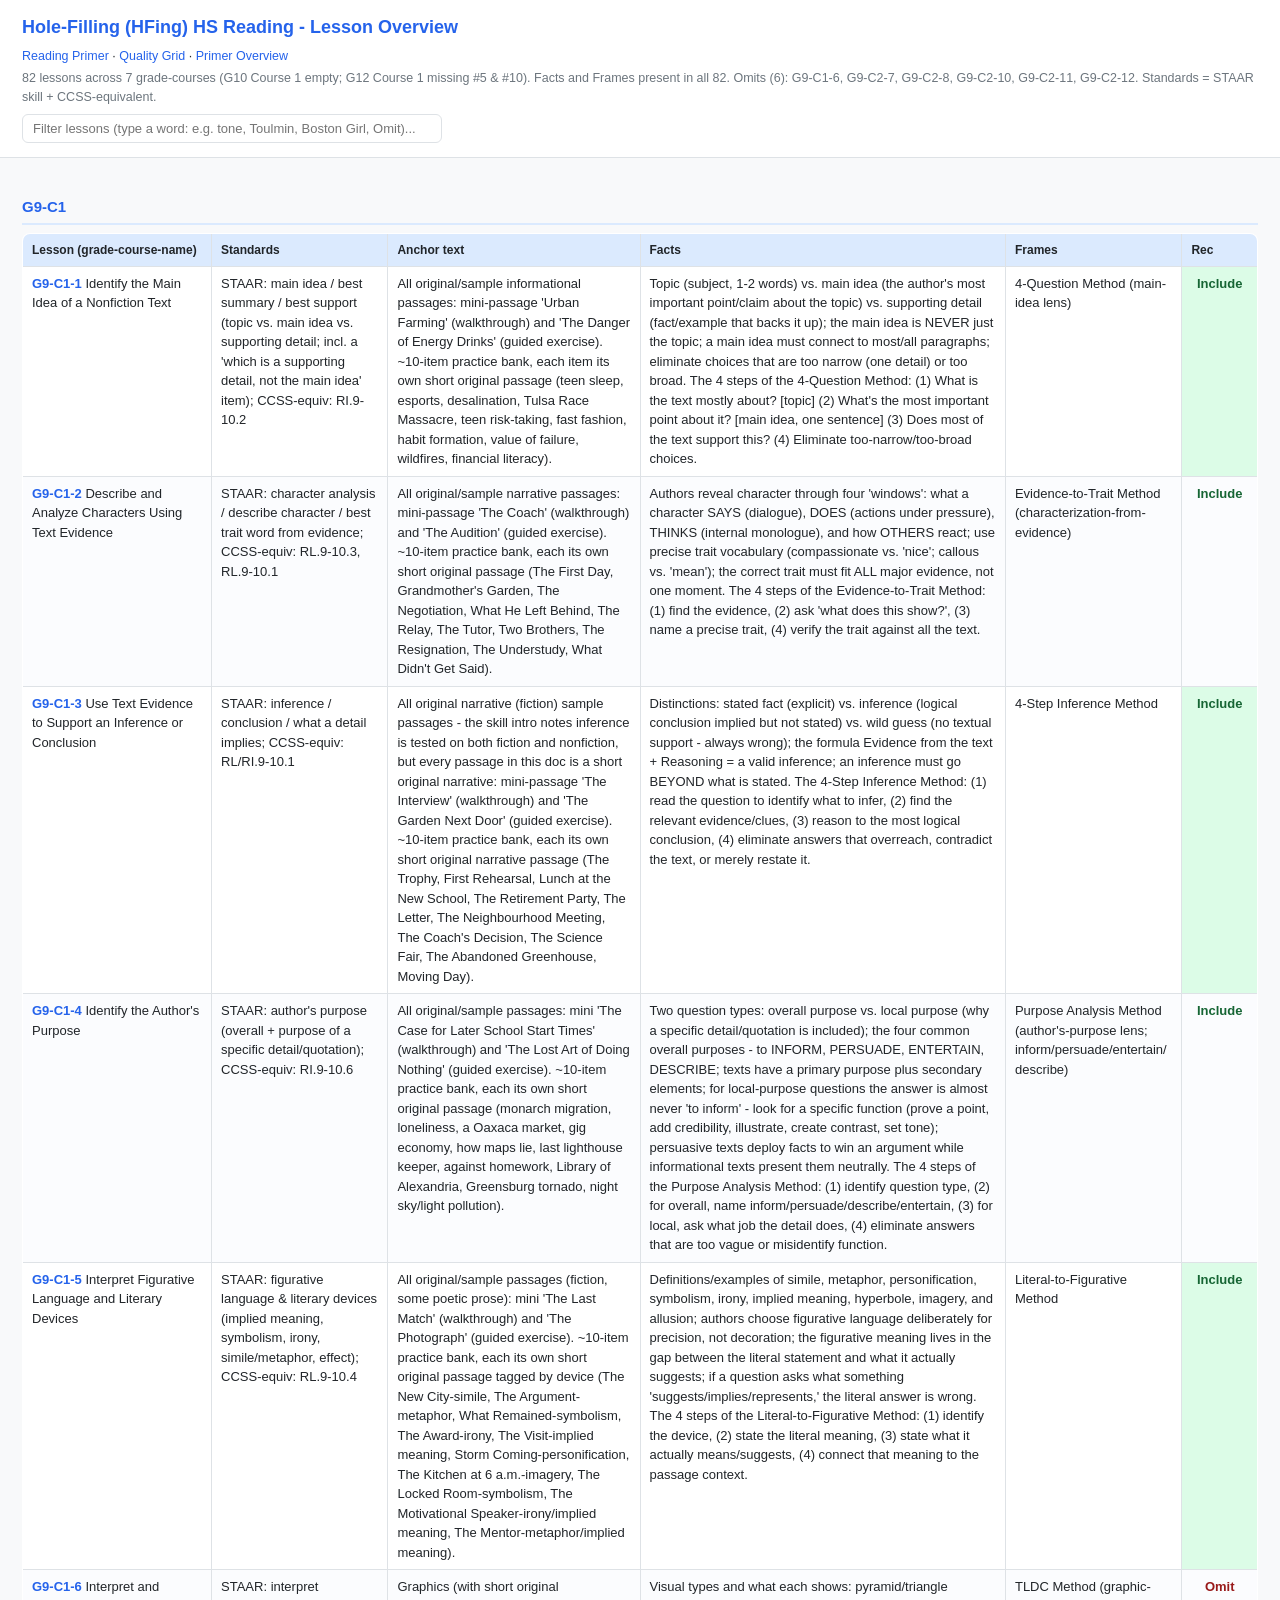
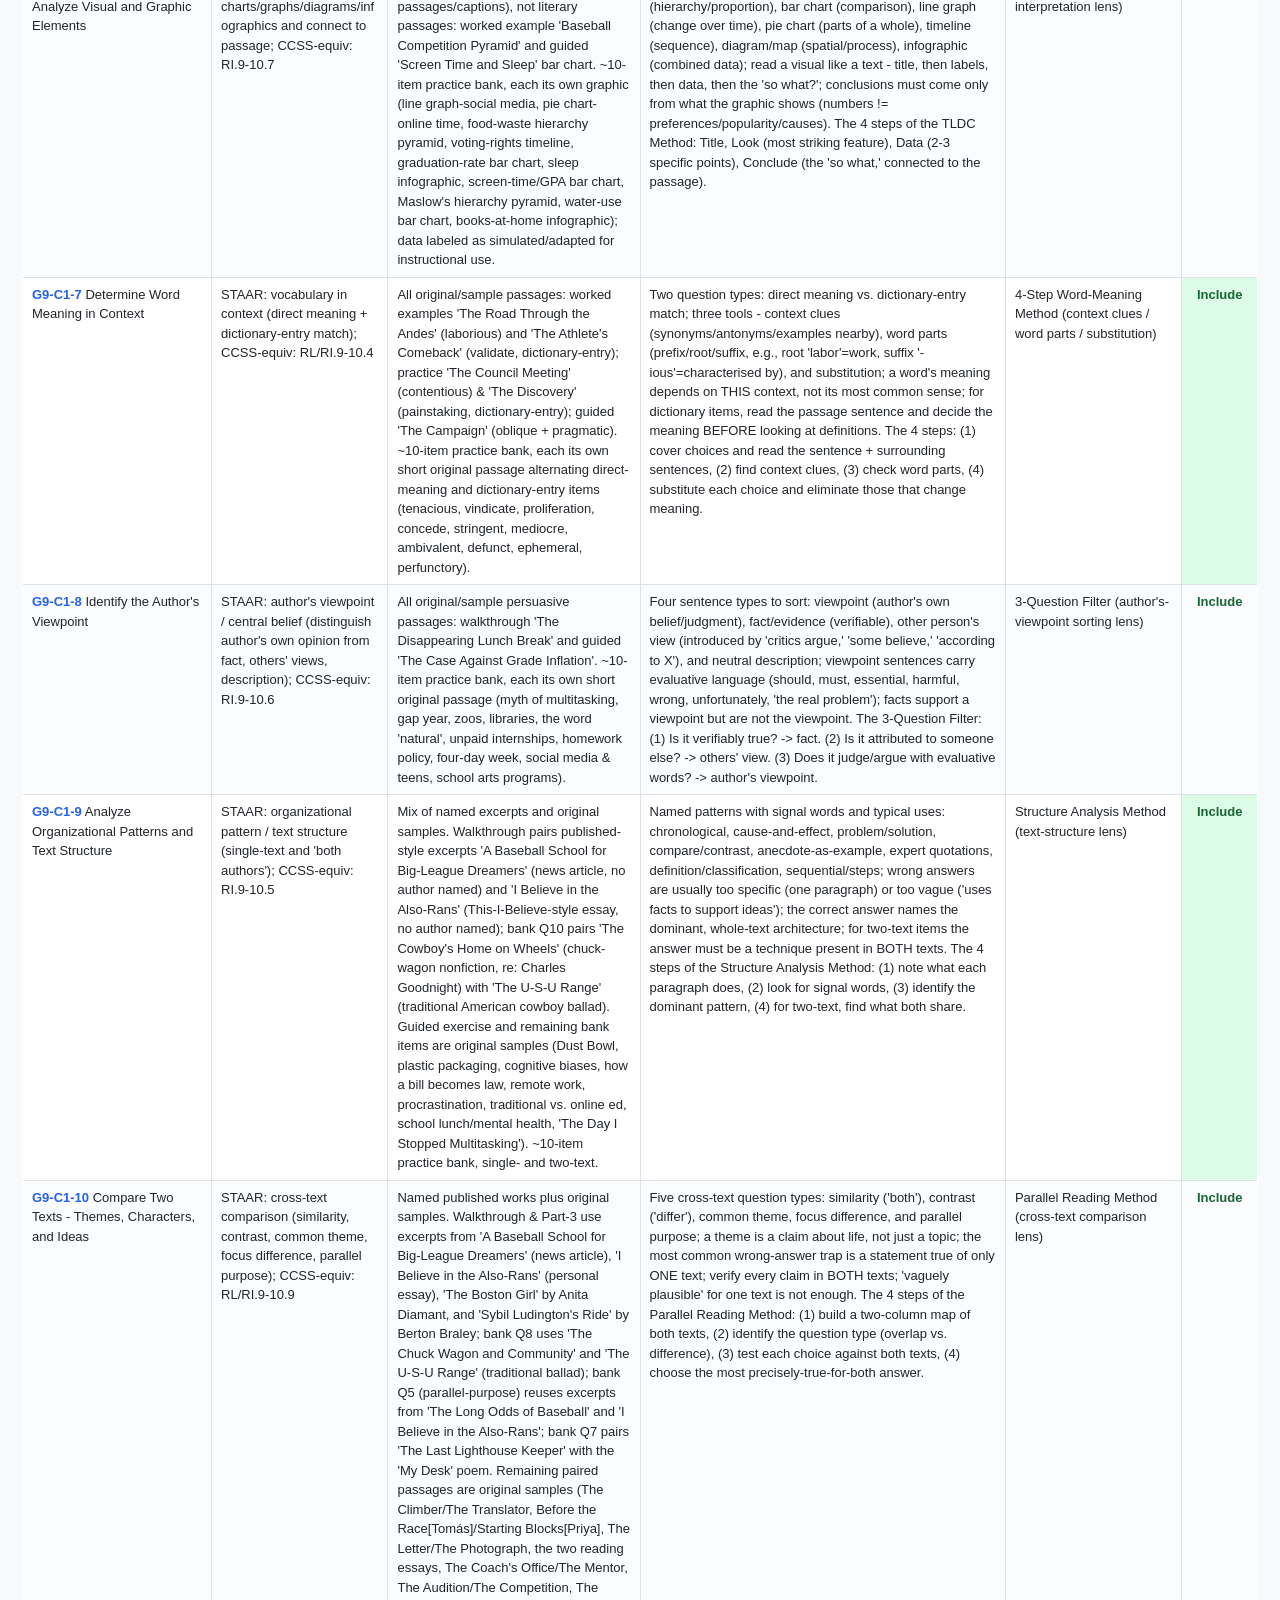
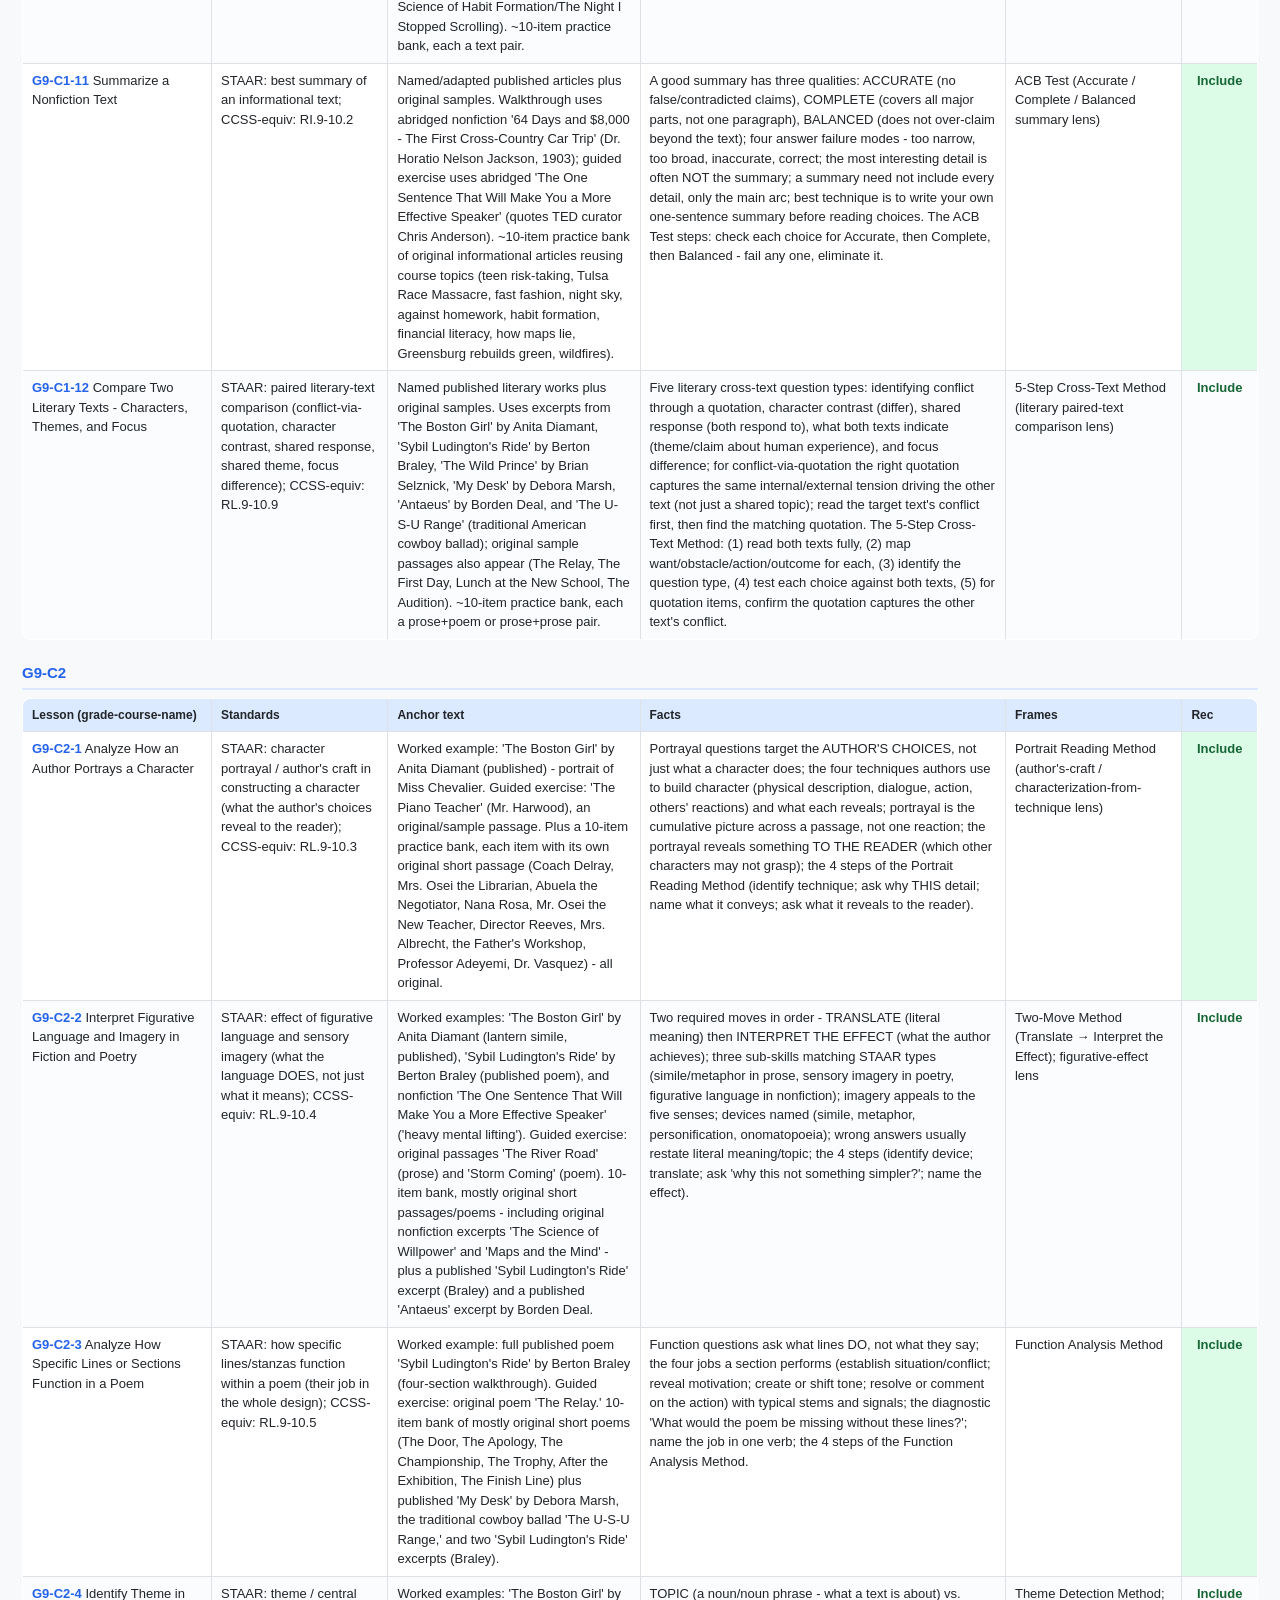
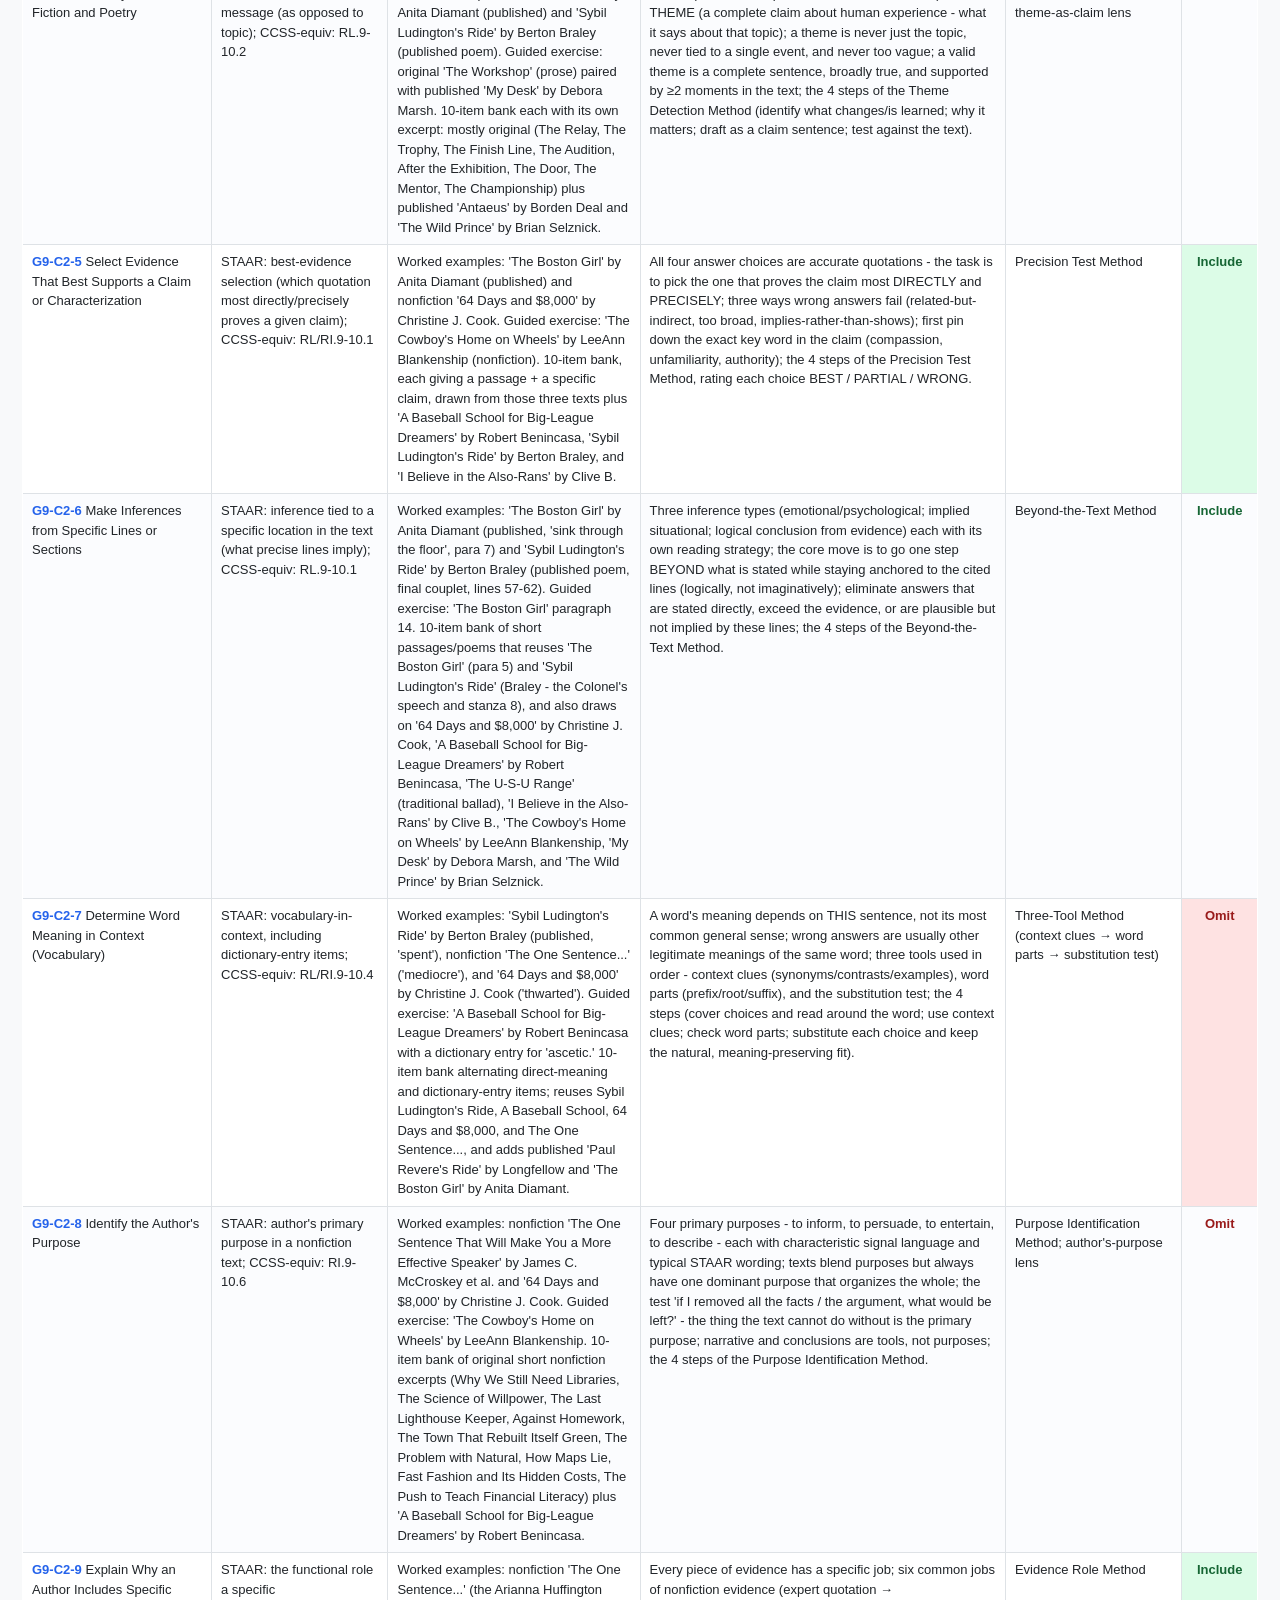
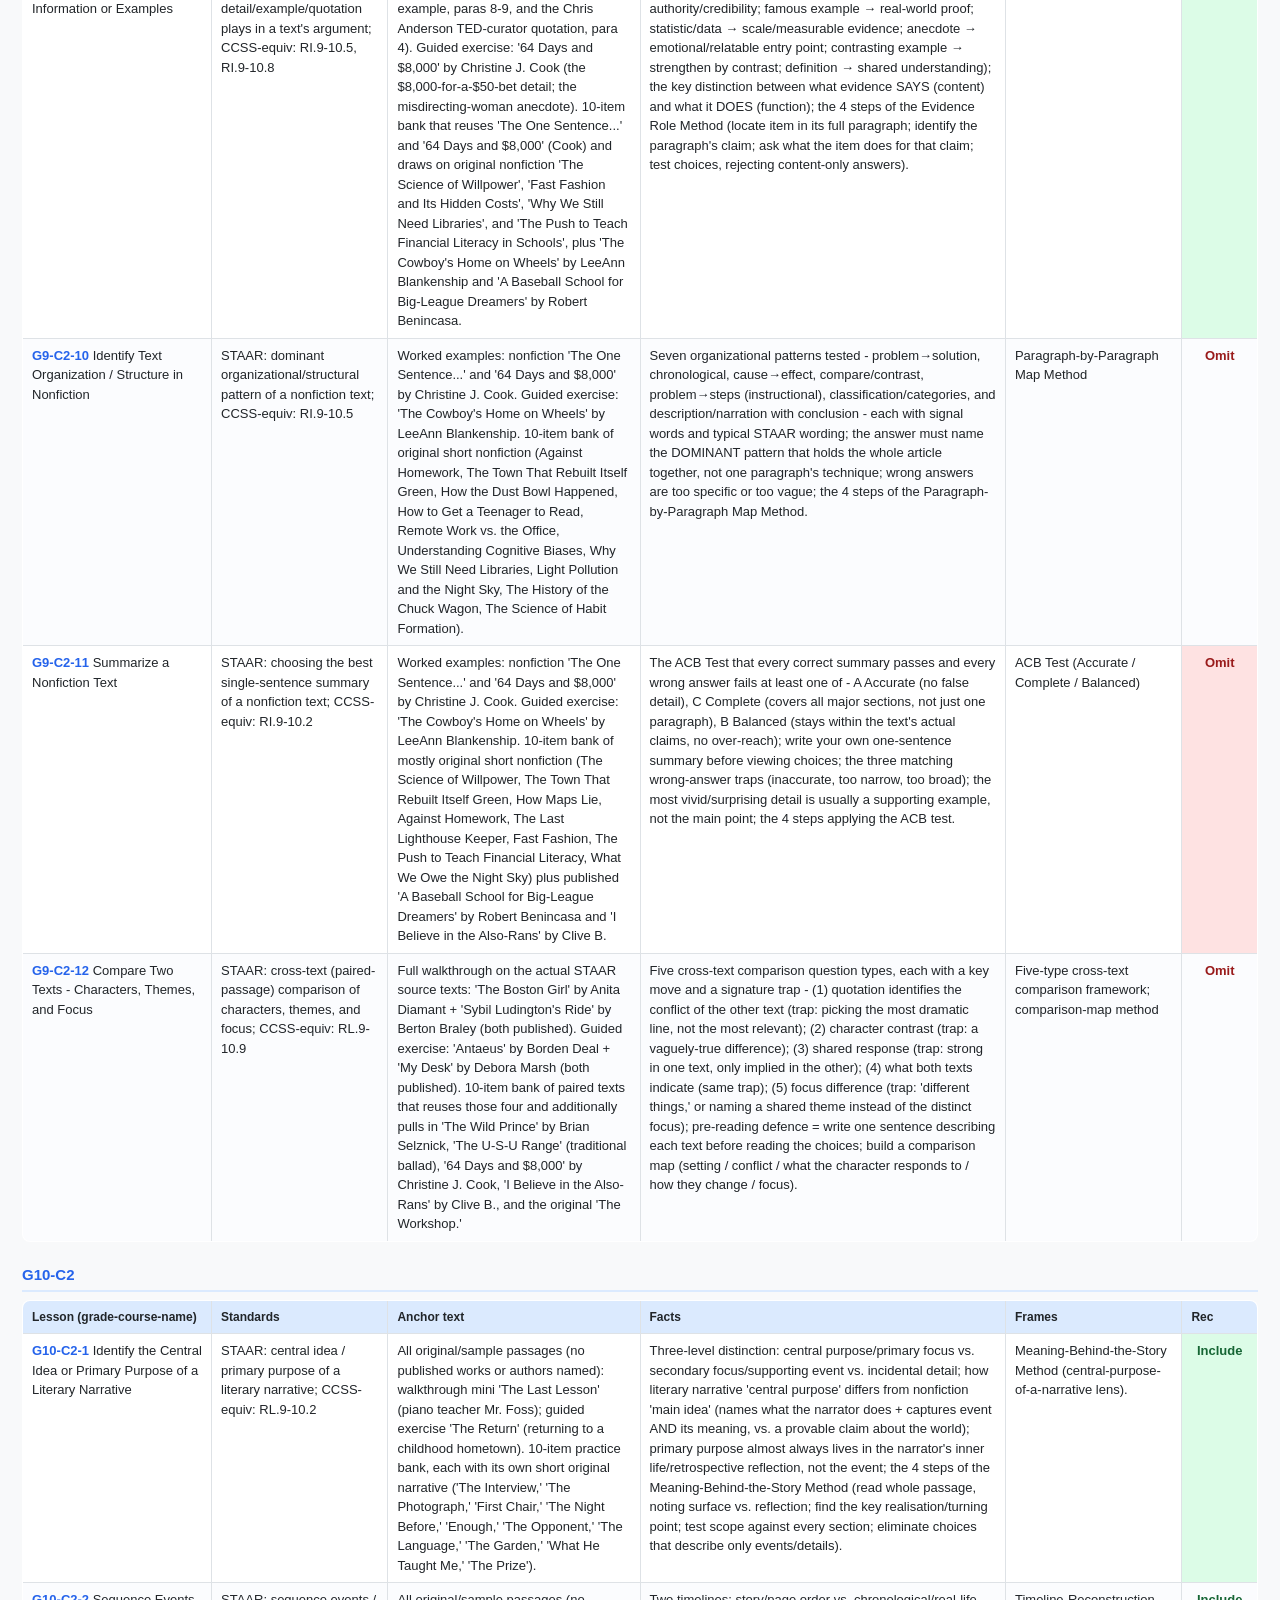
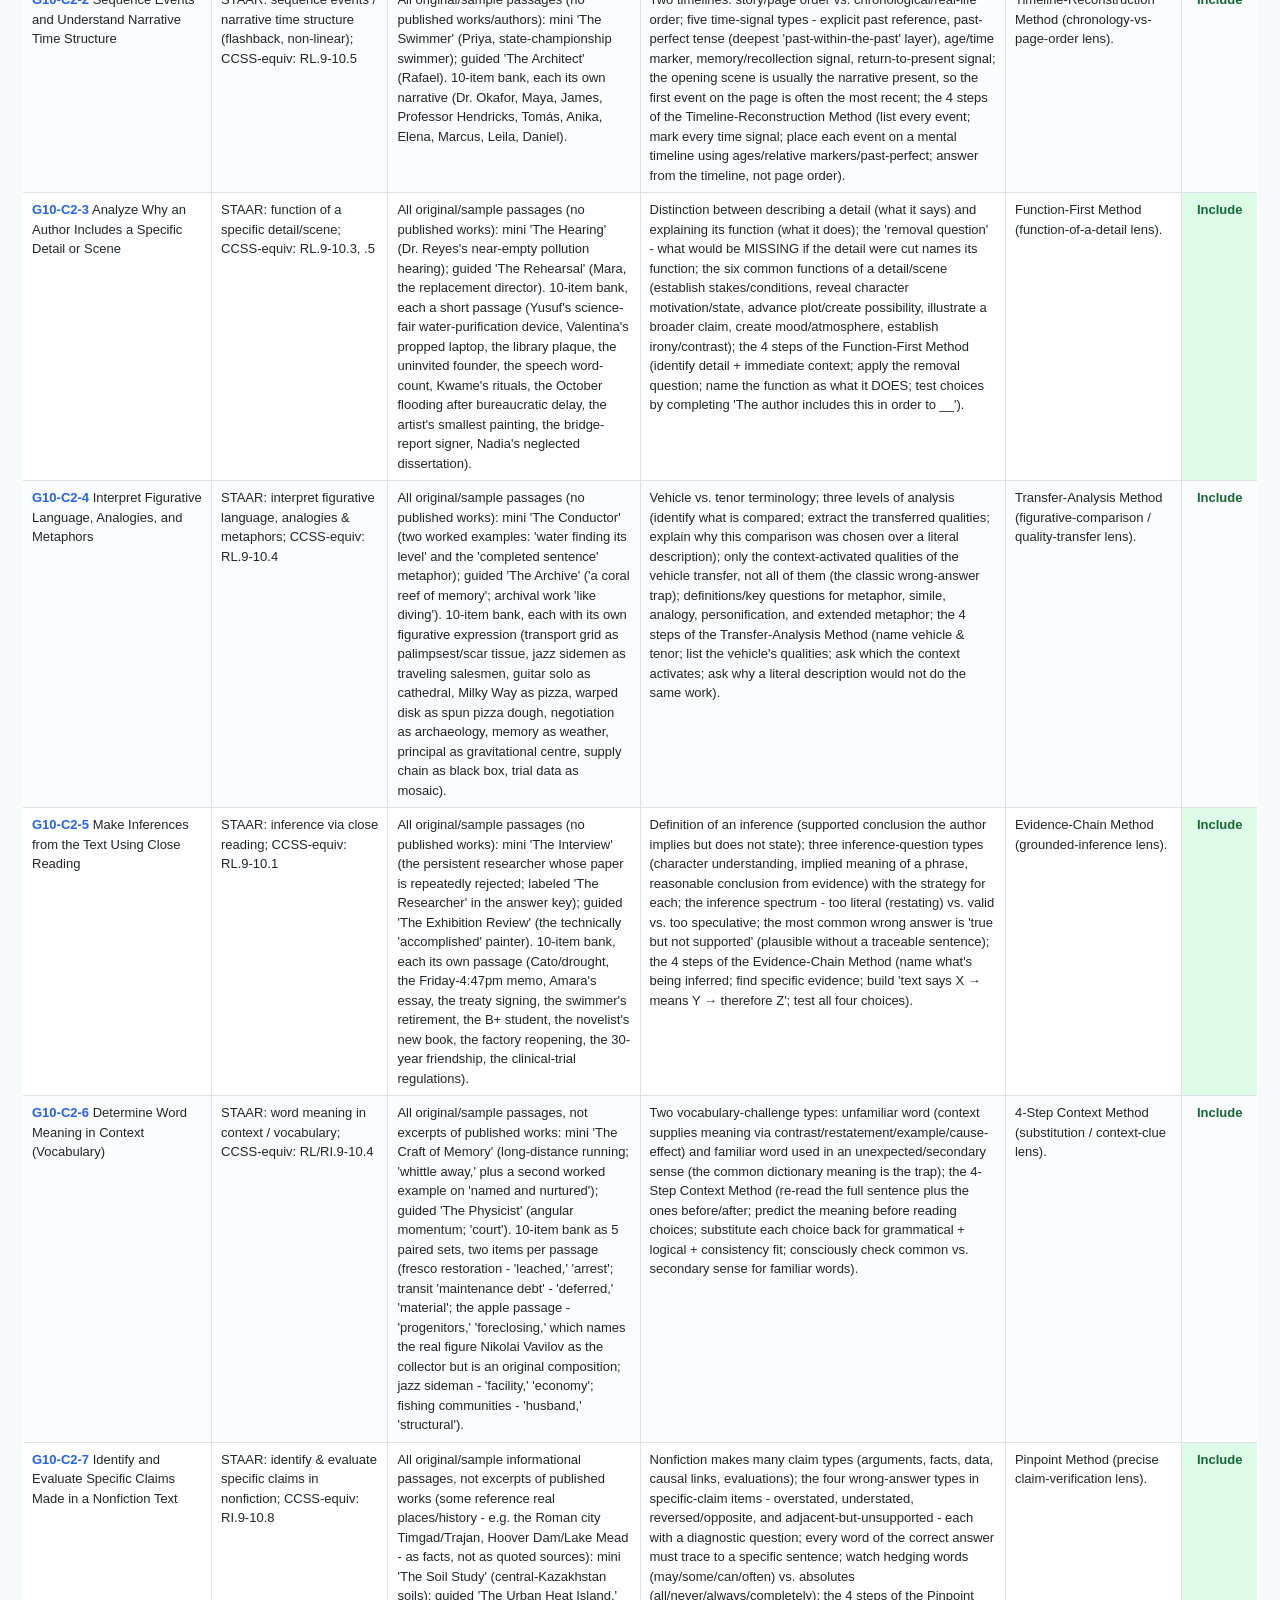
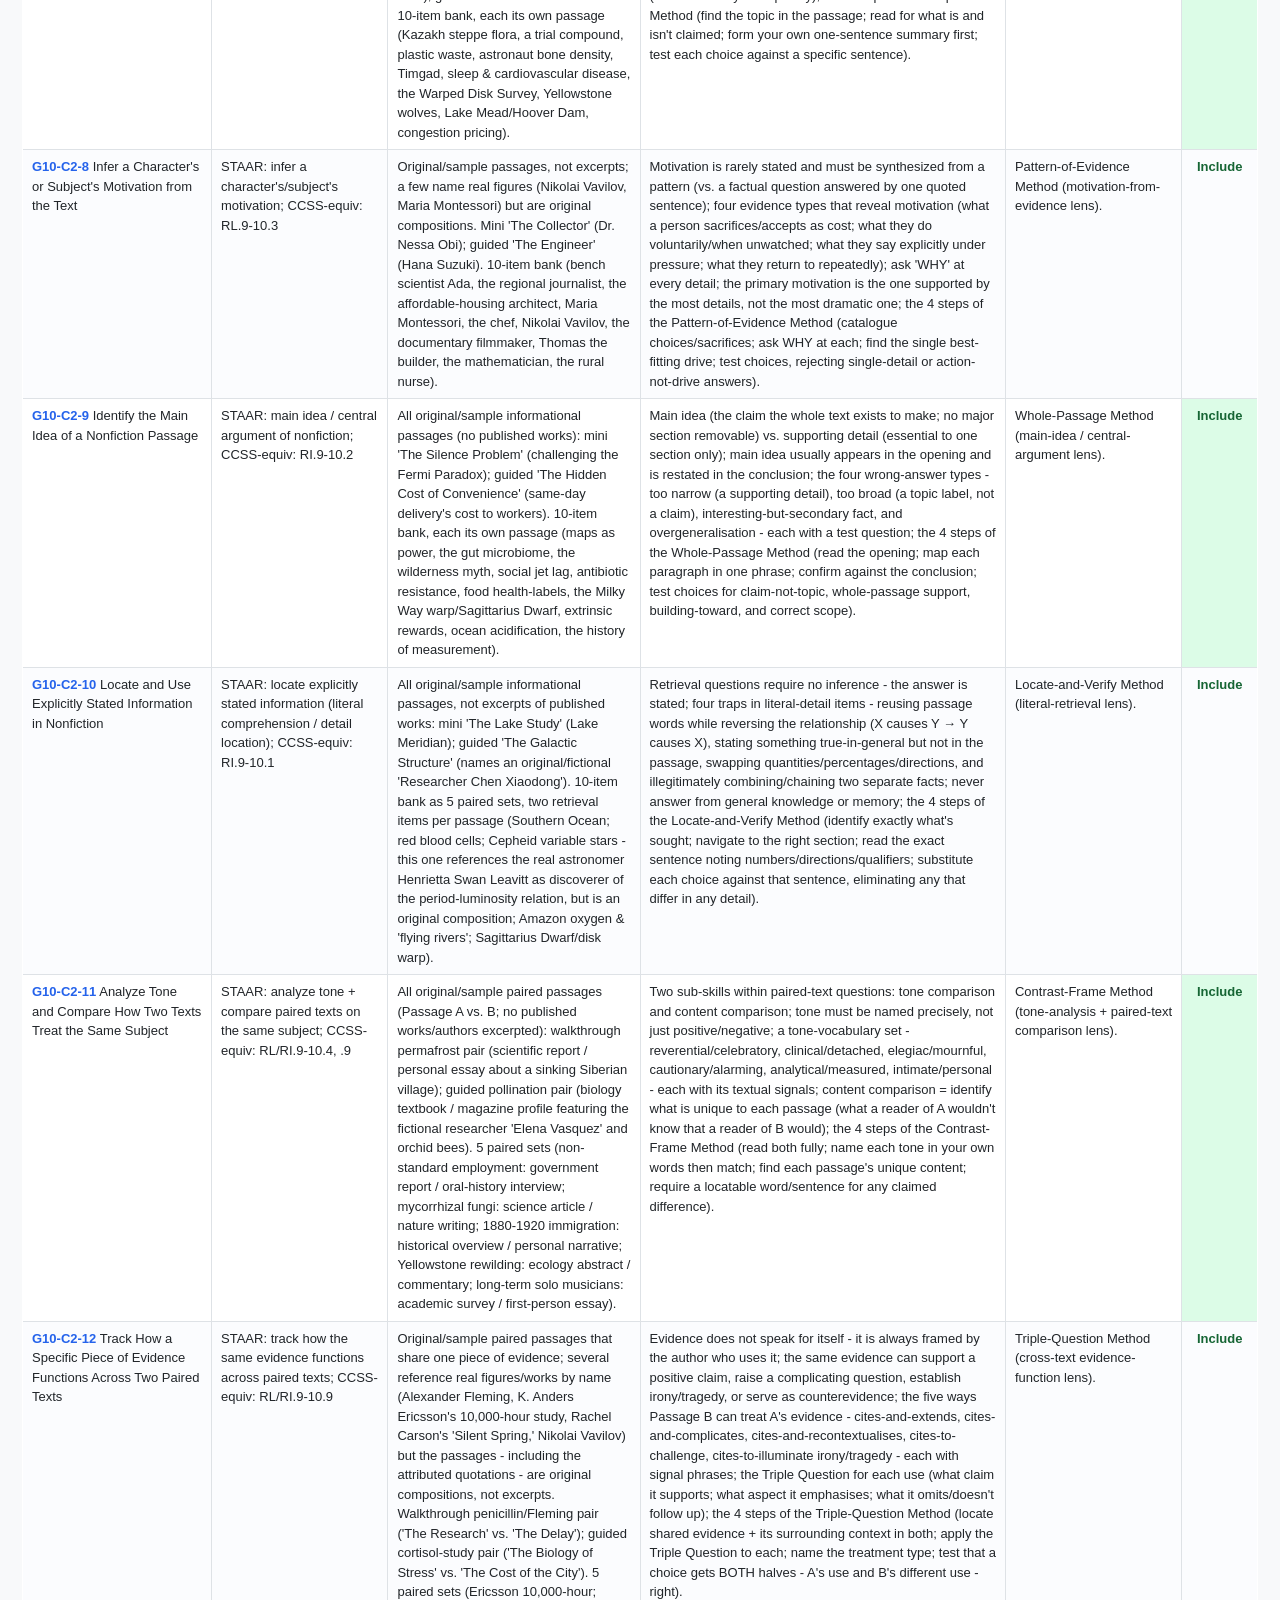
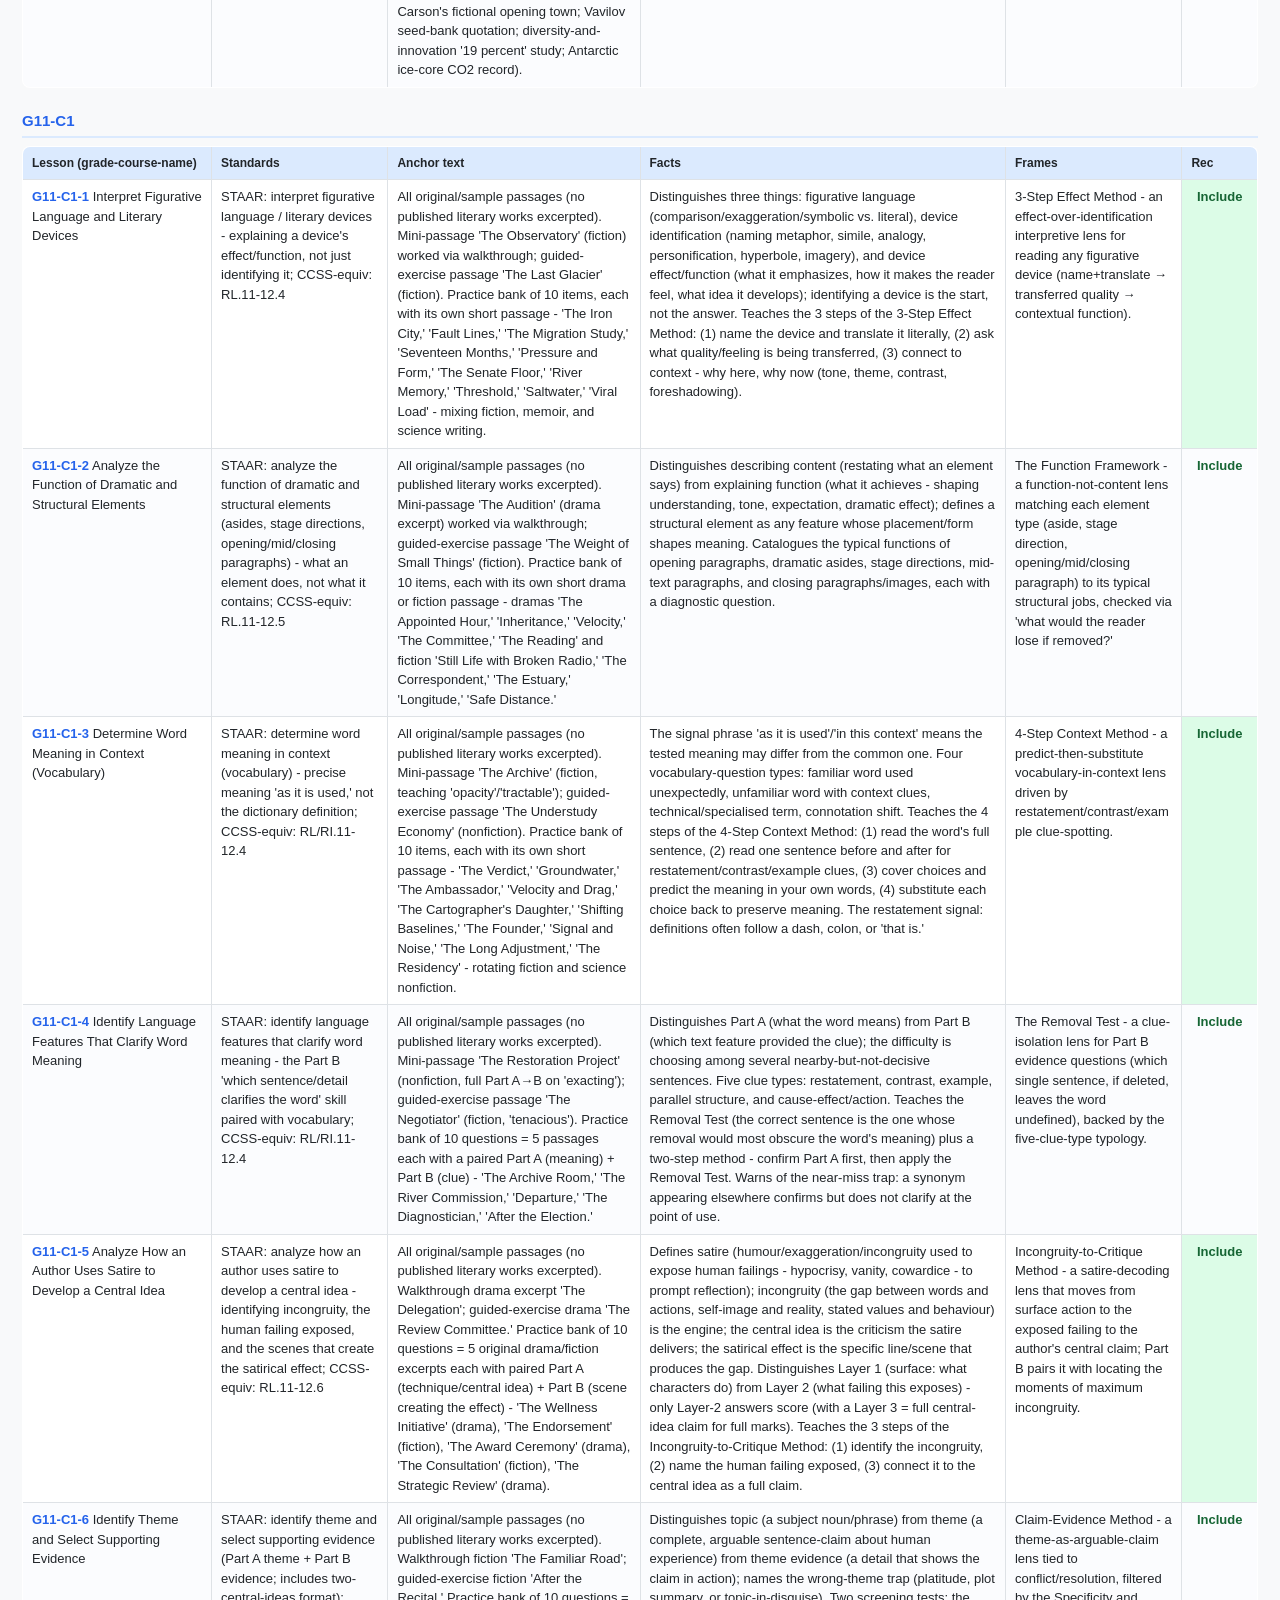
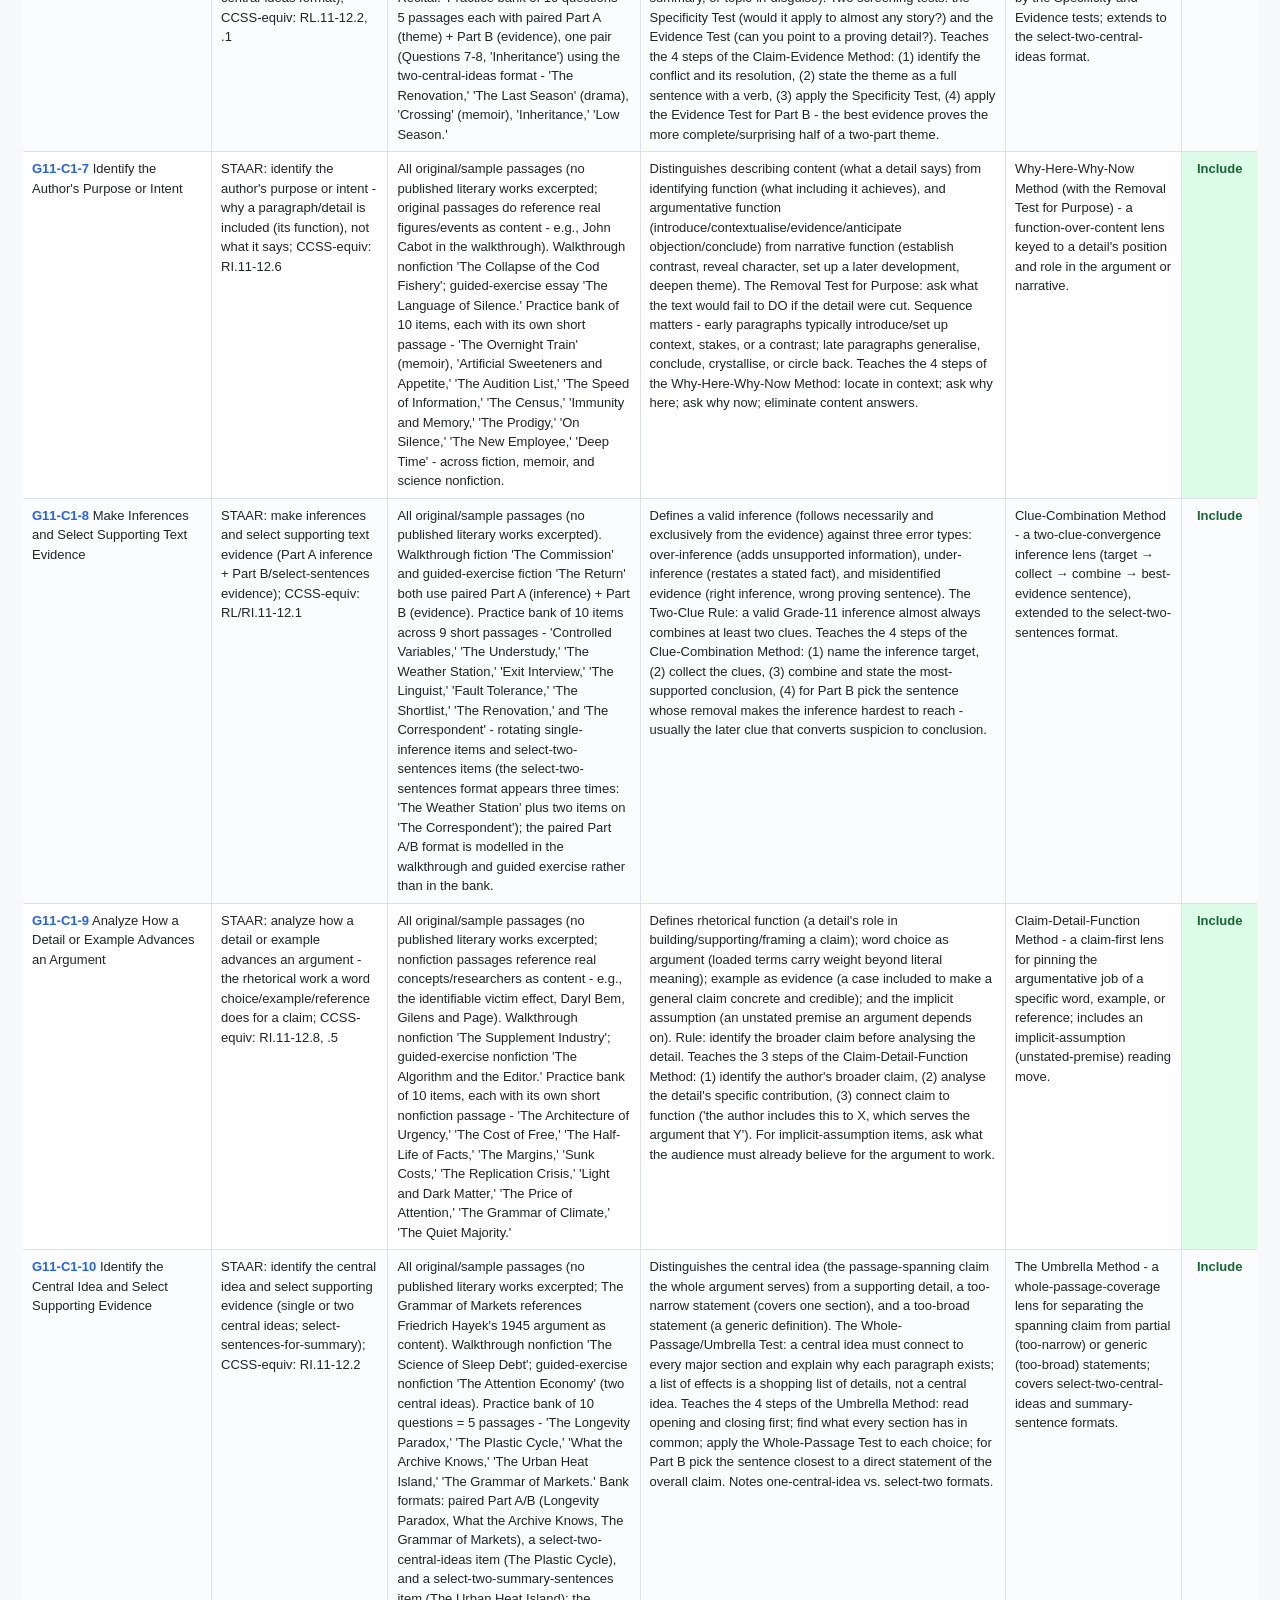
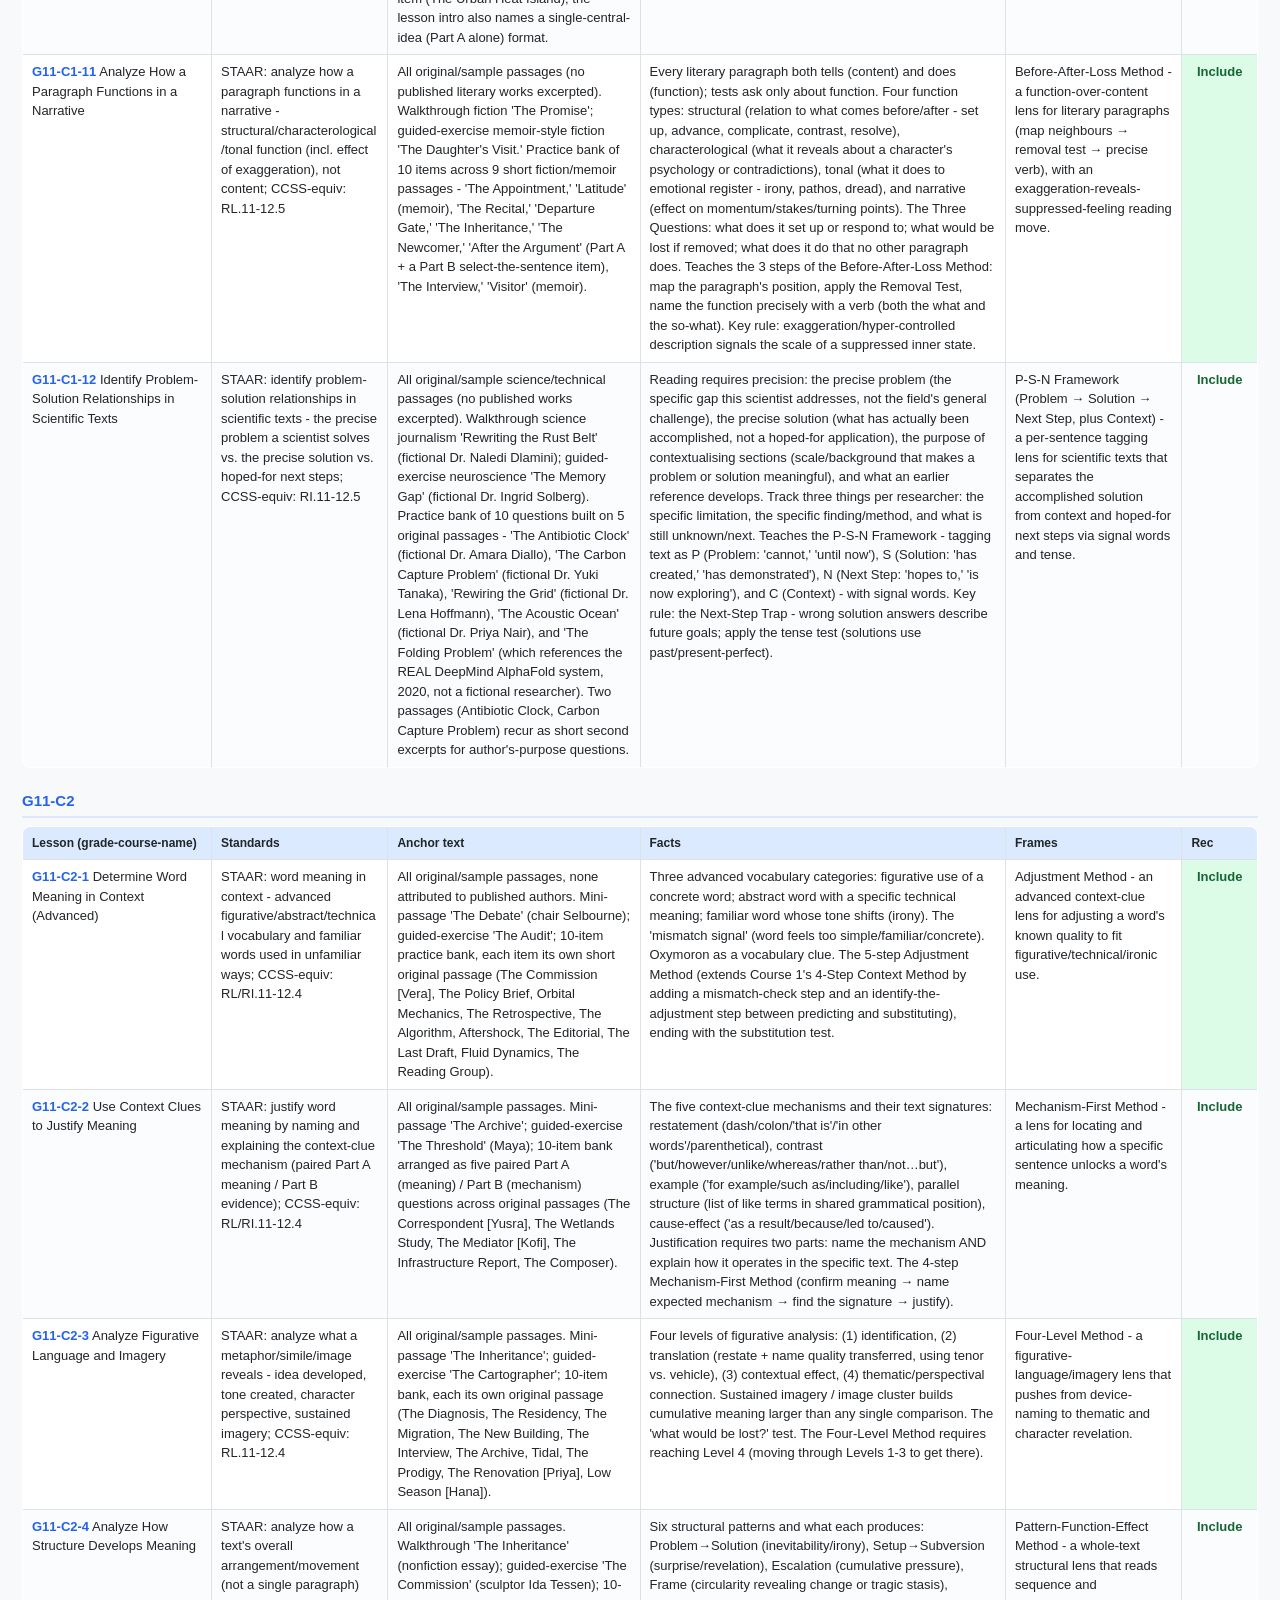
==== hfing-overview.html @ e2d39e0c "Add Primer + HFing lesson-overview pages; cross-link nav - primer-overview.html: 160 Primer lessons " ====
<!doctype html><html lang="en"><head><meta charset="utf-8"><meta name="viewport" content="width=device-width,initial-scale=1">
<title>Hole-Filling (HFing) HS Reading - Lesson Overview</title><style>
 :root{--bg:#f8f9fa;--surface:#fff;--border:#dee2e6;--text:#212529;--muted:#6c757d;--primary:#2563eb;--primary-light:#dbeafe;--ok:#166534;--ok-bg:#dcfce7;--x:#991b1b;--x-bg:#fee2e2;}
 *{box-sizing:border-box} body{font:13px/1.5 -apple-system,BlinkMacSystemFont,"Segoe UI",Roboto,sans-serif;margin:0;color:var(--text);background:var(--bg)}
 .header{background:var(--surface);border-bottom:1px solid var(--border);padding:14px 22px;position:sticky;top:0;z-index:5}
 .header h1{margin:0;font-size:18px;color:var(--primary)} .header .sub{color:var(--muted);font-size:12.5px;margin-top:3px}
 .header input{margin-top:8px;width:min(420px,100%);padding:6px 10px;border:1px solid var(--border);border-radius:6px;font-size:13px}
 .wrap{max-width:1400px;margin:0 auto;padding:16px 22px}
 h2{font-size:15px;color:var(--primary);margin:22px 0 6px;border-bottom:2px solid var(--primary-light);padding-bottom:4px}
 table{border-collapse:collapse;width:100%;background:var(--surface);border:1px solid var(--border);border-radius:8px;overflow:hidden;margin:8px 0;table-layout:fixed}
 th,td{border:1px solid var(--border);padding:7px 9px;text-align:left;vertical-align:top;word-wrap:break-word;overflow-wrap:anywhere}
 th{background:var(--primary-light);font-size:12px;font-weight:600}
 tr:nth-child(even) td{background:#fbfcfe}
 col.lesson{width:15%} col.std{width:14%} col.anchor{width:20%} col.facts{width:29%} col.frames{width:14%} col.rec{width:6%}
 .id{font-weight:700;color:var(--primary);white-space:nowrap}
 .rec{text-align:center;font-weight:600} .inc{background:var(--ok-bg);color:var(--ok)} .omit{background:var(--x-bg);color:var(--x)}
 .hide{display:none}
</style></head><body>
<header class="header"><h1>Hole-Filling (HFing) HS Reading - Lesson Overview</h1>
<nav style="margin-top:6px;font-size:12.5px"><a href="primer-g9-12.html" style="color:#2563eb;text-decoration:none;font-weight:500">Reading Primer</a> &middot; <a href="primer-quality-grid.html" style="color:#2563eb;text-decoration:none;font-weight:500">Quality Grid</a> &middot; <a href="primer-overview.html" style="color:#2563eb;text-decoration:none;font-weight:500">Primer Overview</a></nav>
<div class="sub">82 lessons across 7 grade-courses (G10 Course 1 empty; G12 Course 1 missing #5 &amp; #10). Facts and Frames present in all 82. Omits (6): G9-C1-6, G9-C2-7, G9-C2-8, G9-C2-10, G9-C2-11, G9-C2-12. Standards = STAAR skill + CCSS-equivalent.</div>
<input id="q" type="text" placeholder="Filter lessons (type a word: e.g. tone, Toulmin, Boston Girl, Omit)..." onkeyup="filt()"></header>
<div class="wrap">
<h2 data-gc="G9-C1">G9-C1</h2><table><colgroup><col class="lesson"><col class="std"><col class="anchor"><col class="facts"><col class="frames"><col class="rec"></colgroup><thead><tr><th>Lesson (grade-course-name)</th><th>Standards</th><th>Anchor text</th><th>Facts</th><th>Frames</th><th>Rec</th></tr></thead><tbody>
<tr class="row"><td><span class="id">G9-C1-1</span> Identify the Main Idea of a Nonfiction Text</td><td>STAAR: main idea / best summary / best support (topic vs. main idea vs. supporting detail; incl. a &#x27;which is a supporting detail, not the main idea&#x27; item); CCSS-equiv: RI.9-10.2</td><td>All original/sample informational passages: mini-passage &#x27;Urban Farming&#x27; (walkthrough) and &#x27;The Danger of Energy Drinks&#x27; (guided exercise). ~10-item practice bank, each item its own short original passage (teen sleep, esports, desalination, Tulsa Race Massacre, teen risk-taking, fast fashion, habit formation, value of failure, wildfires, financial literacy).</td><td>Topic (subject, 1-2 words) vs. main idea (the author&#x27;s most important point/claim about the topic) vs. supporting detail (fact/example that backs it up); the main idea is NEVER just the topic; a main idea must connect to most/all paragraphs; eliminate choices that are too narrow (one detail) or too broad. The 4 steps of the 4-Question Method: (1) What is the text mostly about? [topic] (2) What&#x27;s the most important point about it? [main idea, one sentence] (3) Does most of the text support this? (4) Eliminate too-narrow/too-broad choices.</td><td>4-Question Method (main-idea lens)</td><td class="rec inc">Include</td></tr>
<tr class="row"><td><span class="id">G9-C1-2</span> Describe and Analyze Characters Using Text Evidence</td><td>STAAR: character analysis / describe character / best trait word from evidence; CCSS-equiv: RL.9-10.3, RL.9-10.1</td><td>All original/sample narrative passages: mini-passage &#x27;The Coach&#x27; (walkthrough) and &#x27;The Audition&#x27; (guided exercise). ~10-item practice bank, each its own short original passage (The First Day, Grandmother&#x27;s Garden, The Negotiation, What He Left Behind, The Relay, The Tutor, Two Brothers, The Resignation, The Understudy, What Didn&#x27;t Get Said).</td><td>Authors reveal character through four &#x27;windows&#x27;: what a character SAYS (dialogue), DOES (actions under pressure), THINKS (internal monologue), and how OTHERS react; use precise trait vocabulary (compassionate vs. &#x27;nice&#x27;; callous vs. &#x27;mean&#x27;); the correct trait must fit ALL major evidence, not one moment. The 4 steps of the Evidence-to-Trait Method: (1) find the evidence, (2) ask &#x27;what does this show?&#x27;, (3) name a precise trait, (4) verify the trait against all the text.</td><td>Evidence-to-Trait Method (characterization-from-evidence)</td><td class="rec inc">Include</td></tr>
<tr class="row"><td><span class="id">G9-C1-3</span> Use Text Evidence to Support an Inference or Conclusion</td><td>STAAR: inference / conclusion / what a detail implies; CCSS-equiv: RL/RI.9-10.1</td><td>All original narrative (fiction) sample passages - the skill intro notes inference is tested on both fiction and nonfiction, but every passage in this doc is a short original narrative: mini-passage &#x27;The Interview&#x27; (walkthrough) and &#x27;The Garden Next Door&#x27; (guided exercise). ~10-item practice bank, each its own short original narrative passage (The Trophy, First Rehearsal, Lunch at the New School, The Retirement Party, The Letter, The Neighbourhood Meeting, The Coach&#x27;s Decision, The Science Fair, The Abandoned Greenhouse, Moving Day).</td><td>Distinctions: stated fact (explicit) vs. inference (logical conclusion implied but not stated) vs. wild guess (no textual support - always wrong); the formula Evidence from the text + Reasoning = a valid inference; an inference must go BEYOND what is stated. The 4-Step Inference Method: (1) read the question to identify what to infer, (2) find the relevant evidence/clues, (3) reason to the most logical conclusion, (4) eliminate answers that overreach, contradict the text, or merely restate it.</td><td>4-Step Inference Method</td><td class="rec inc">Include</td></tr>
<tr class="row"><td><span class="id">G9-C1-4</span> Identify the Author&#x27;s Purpose</td><td>STAAR: author&#x27;s purpose (overall + purpose of a specific detail/quotation); CCSS-equiv: RI.9-10.6</td><td>All original/sample passages: mini &#x27;The Case for Later School Start Times&#x27; (walkthrough) and &#x27;The Lost Art of Doing Nothing&#x27; (guided exercise). ~10-item practice bank, each its own short original passage (monarch migration, loneliness, a Oaxaca market, gig economy, how maps lie, last lighthouse keeper, against homework, Library of Alexandria, Greensburg tornado, night sky/light pollution).</td><td>Two question types: overall purpose vs. local purpose (why a specific detail/quotation is included); the four common overall purposes - to INFORM, PERSUADE, ENTERTAIN, DESCRIBE; texts have a primary purpose plus secondary elements; for local-purpose questions the answer is almost never &#x27;to inform&#x27; - look for a specific function (prove a point, add credibility, illustrate, create contrast, set tone); persuasive texts deploy facts to win an argument while informational texts present them neutrally. The 4 steps of the Purpose Analysis Method: (1) identify question type, (2) for overall, name inform/persuade/describe/entertain, (3) for local, ask what job the detail does, (4) eliminate answers that are too vague or misidentify function.</td><td>Purpose Analysis Method (author&#x27;s-purpose lens; inform/persuade/entertain/describe)</td><td class="rec inc">Include</td></tr>
<tr class="row"><td><span class="id">G9-C1-5</span> Interpret Figurative Language and Literary Devices</td><td>STAAR: figurative language &amp; literary devices (implied meaning, symbolism, irony, simile/metaphor, effect); CCSS-equiv: RL.9-10.4</td><td>All original/sample passages (fiction, some poetic prose): mini &#x27;The Last Match&#x27; (walkthrough) and &#x27;The Photograph&#x27; (guided exercise). ~10-item practice bank, each its own short original passage tagged by device (The New City-simile, The Argument-metaphor, What Remained-symbolism, The Award-irony, The Visit-implied meaning, Storm Coming-personification, The Kitchen at 6 a.m.-imagery, The Locked Room-symbolism, The Motivational Speaker-irony/implied meaning, The Mentor-metaphor/implied meaning).</td><td>Definitions/examples of simile, metaphor, personification, symbolism, irony, implied meaning, hyperbole, imagery, and allusion; authors choose figurative language deliberately for precision, not decoration; the figurative meaning lives in the gap between the literal statement and what it actually suggests; if a question asks what something &#x27;suggests/implies/represents,&#x27; the literal answer is wrong. The 4 steps of the Literal-to-Figurative Method: (1) identify the device, (2) state the literal meaning, (3) state what it actually means/suggests, (4) connect that meaning to the passage context.</td><td>Literal-to-Figurative Method</td><td class="rec inc">Include</td></tr>
<tr class="row"><td><span class="id">G9-C1-6</span> Interpret and Analyze Visual and Graphic Elements</td><td>STAAR: interpret charts/graphs/diagrams/infographics and connect to passage; CCSS-equiv: RI.9-10.7</td><td>Graphics (with short original passages/captions), not literary passages: worked example &#x27;Baseball Competition Pyramid&#x27; and guided &#x27;Screen Time and Sleep&#x27; bar chart. ~10-item practice bank, each its own graphic (line graph-social media, pie chart-online time, food-waste hierarchy pyramid, voting-rights timeline, graduation-rate bar chart, sleep infographic, screen-time/GPA bar chart, Maslow&#x27;s hierarchy pyramid, water-use bar chart, books-at-home infographic); data labeled as simulated/adapted for instructional use.</td><td>Visual types and what each shows: pyramid/triangle (hierarchy/proportion), bar chart (comparison), line graph (change over time), pie chart (parts of a whole), timeline (sequence), diagram/map (spatial/process), infographic (combined data); read a visual like a text - title, then labels, then data, then the &#x27;so what?&#x27;; conclusions must come only from what the graphic shows (numbers != preferences/popularity/causes). The 4 steps of the TLDC Method: Title, Look (most striking feature), Data (2-3 specific points), Conclude (the &#x27;so what,&#x27; connected to the passage).</td><td>TLDC Method (graphic-interpretation lens)</td><td class="rec omit">Omit</td></tr>
<tr class="row"><td><span class="id">G9-C1-7</span> Determine Word Meaning in Context</td><td>STAAR: vocabulary in context (direct meaning + dictionary-entry match); CCSS-equiv: RL/RI.9-10.4</td><td>All original/sample passages: worked examples &#x27;The Road Through the Andes&#x27; (laborious) and &#x27;The Athlete&#x27;s Comeback&#x27; (validate, dictionary-entry); practice &#x27;The Council Meeting&#x27; (contentious) &amp; &#x27;The Discovery&#x27; (painstaking, dictionary-entry); guided &#x27;The Campaign&#x27; (oblique + pragmatic). ~10-item practice bank, each its own short original passage alternating direct-meaning and dictionary-entry items (tenacious, vindicate, proliferation, concede, stringent, mediocre, ambivalent, defunct, ephemeral, perfunctory).</td><td>Two question types: direct meaning vs. dictionary-entry match; three tools - context clues (synonyms/antonyms/examples nearby), word parts (prefix/root/suffix, e.g., root &#x27;labor&#x27;=work, suffix &#x27;-ious&#x27;=characterised by), and substitution; a word&#x27;s meaning depends on THIS context, not its most common sense; for dictionary items, read the passage sentence and decide the meaning BEFORE looking at definitions. The 4 steps: (1) cover choices and read the sentence + surrounding sentences, (2) find context clues, (3) check word parts, (4) substitute each choice and eliminate those that change meaning.</td><td>4-Step Word-Meaning Method (context clues / word parts / substitution)</td><td class="rec inc">Include</td></tr>
<tr class="row"><td><span class="id">G9-C1-8</span> Identify the Author&#x27;s Viewpoint</td><td>STAAR: author&#x27;s viewpoint / central belief (distinguish author&#x27;s own opinion from fact, others&#x27; views, description); CCSS-equiv: RI.9-10.6</td><td>All original/sample persuasive passages: walkthrough &#x27;The Disappearing Lunch Break&#x27; and guided &#x27;The Case Against Grade Inflation&#x27;. ~10-item practice bank, each its own short original passage (myth of multitasking, gap year, zoos, libraries, the word &#x27;natural&#x27;, unpaid internships, homework policy, four-day week, social media &amp; teens, school arts programs).</td><td>Four sentence types to sort: viewpoint (author&#x27;s own belief/judgment), fact/evidence (verifiable), other person&#x27;s view (introduced by &#x27;critics argue,&#x27; &#x27;some believe,&#x27; &#x27;according to X&#x27;), and neutral description; viewpoint sentences carry evaluative language (should, must, essential, harmful, wrong, unfortunately, &#x27;the real problem&#x27;); facts support a viewpoint but are not the viewpoint. The 3-Question Filter: (1) Is it verifiably true? -&gt; fact. (2) Is it attributed to someone else? -&gt; others&#x27; view. (3) Does it judge/argue with evaluative words? -&gt; author&#x27;s viewpoint.</td><td>3-Question Filter (author&#x27;s-viewpoint sorting lens)</td><td class="rec inc">Include</td></tr>
<tr class="row"><td><span class="id">G9-C1-9</span> Analyze Organizational Patterns and Text Structure</td><td>STAAR: organizational pattern / text structure (single-text and &#x27;both authors&#x27;); CCSS-equiv: RI.9-10.5</td><td>Mix of named excerpts and original samples. Walkthrough pairs published-style excerpts &#x27;A Baseball School for Big-League Dreamers&#x27; (news article, no author named) and &#x27;I Believe in the Also-Rans&#x27; (This-I-Believe-style essay, no author named); bank Q10 pairs &#x27;The Cowboy&#x27;s Home on Wheels&#x27; (chuck-wagon nonfiction, re: Charles Goodnight) with &#x27;The U-S-U Range&#x27; (traditional American cowboy ballad). Guided exercise and remaining bank items are original samples (Dust Bowl, plastic packaging, cognitive biases, how a bill becomes law, remote work, procrastination, traditional vs. online ed, school lunch/mental health, &#x27;The Day I Stopped Multitasking&#x27;). ~10-item practice bank, single- and two-text.</td><td>Named patterns with signal words and typical uses: chronological, cause-and-effect, problem/solution, compare/contrast, anecdote-as-example, expert quotations, definition/classification, sequential/steps; wrong answers are usually too specific (one paragraph) or too vague (&#x27;uses facts to support ideas&#x27;); the correct answer names the dominant, whole-text architecture; for two-text items the answer must be a technique present in BOTH texts. The 4 steps of the Structure Analysis Method: (1) note what each paragraph does, (2) look for signal words, (3) identify the dominant pattern, (4) for two-text, find what both share.</td><td>Structure Analysis Method (text-structure lens)</td><td class="rec inc">Include</td></tr>
<tr class="row"><td><span class="id">G9-C1-10</span> Compare Two Texts - Themes, Characters, and Ideas</td><td>STAAR: cross-text comparison (similarity, contrast, common theme, focus difference, parallel purpose); CCSS-equiv: RL/RI.9-10.9</td><td>Named published works plus original samples. Walkthrough &amp; Part-3 use excerpts from &#x27;A Baseball School for Big-League Dreamers&#x27; (news article), &#x27;I Believe in the Also-Rans&#x27; (personal essay), &#x27;The Boston Girl&#x27; by Anita Diamant, and &#x27;Sybil Ludington&#x27;s Ride&#x27; by Berton Braley; bank Q8 uses &#x27;The Chuck Wagon and Community&#x27; and &#x27;The U-S-U Range&#x27; (traditional ballad); bank Q5 (parallel-purpose) reuses excerpts from &#x27;The Long Odds of Baseball&#x27; and &#x27;I Believe in the Also-Rans&#x27;; bank Q7 pairs &#x27;The Last Lighthouse Keeper&#x27; with the &#x27;My Desk&#x27; poem. Remaining paired passages are original samples (The Climber/The Translator, Before the Race[Tomás]/Starting Blocks[Priya], The Letter/The Photograph, the two reading essays, The Coach&#x27;s Office/The Mentor, The Audition/The Competition, The Science of Habit Formation/The Night I Stopped Scrolling). ~10-item practice bank, each a text pair.</td><td>Five cross-text question types: similarity (&#x27;both&#x27;), contrast (&#x27;differ&#x27;), common theme, focus difference, and parallel purpose; a theme is a claim about life, not just a topic; the most common wrong-answer trap is a statement true of only ONE text; verify every claim in BOTH texts; &#x27;vaguely plausible&#x27; for one text is not enough. The 4 steps of the Parallel Reading Method: (1) build a two-column map of both texts, (2) identify the question type (overlap vs. difference), (3) test each choice against both texts, (4) choose the most precisely-true-for-both answer.</td><td>Parallel Reading Method (cross-text comparison lens)</td><td class="rec inc">Include</td></tr>
<tr class="row"><td><span class="id">G9-C1-11</span> Summarize a Nonfiction Text</td><td>STAAR: best summary of an informational text; CCSS-equiv: RI.9-10.2</td><td>Named/adapted published articles plus original samples. Walkthrough uses abridged nonfiction &#x27;64 Days and $8,000 - The First Cross-Country Car Trip&#x27; (Dr. Horatio Nelson Jackson, 1903); guided exercise uses abridged &#x27;The One Sentence That Will Make You a More Effective Speaker&#x27; (quotes TED curator Chris Anderson). ~10-item practice bank of original informational articles reusing course topics (teen risk-taking, Tulsa Race Massacre, fast fashion, night sky, against homework, habit formation, financial literacy, how maps lie, Greensburg rebuilds green, wildfires).</td><td>A good summary has three qualities: ACCURATE (no false/contradicted claims), COMPLETE (covers all major parts, not one paragraph), BALANCED (does not over-claim beyond the text); four answer failure modes - too narrow, too broad, inaccurate, correct; the most interesting detail is often NOT the summary; a summary need not include every detail, only the main arc; best technique is to write your own one-sentence summary before reading choices. The ACB Test steps: check each choice for Accurate, then Complete, then Balanced - fail any one, eliminate it.</td><td>ACB Test (Accurate / Complete / Balanced summary lens)</td><td class="rec inc">Include</td></tr>
<tr class="row"><td><span class="id">G9-C1-12</span> Compare Two Literary Texts - Characters, Themes, and Focus</td><td>STAAR: paired literary-text comparison (conflict-via-quotation, character contrast, shared response, shared theme, focus difference); CCSS-equiv: RL.9-10.9</td><td>Named published literary works plus original samples. Uses excerpts from &#x27;The Boston Girl&#x27; by Anita Diamant, &#x27;Sybil Ludington&#x27;s Ride&#x27; by Berton Braley, &#x27;The Wild Prince&#x27; by Brian Selznick, &#x27;My Desk&#x27; by Debora Marsh, &#x27;Antaeus&#x27; by Borden Deal, and &#x27;The U-S-U Range&#x27; (traditional American cowboy ballad); original sample passages also appear (The Relay, The First Day, Lunch at the New School, The Audition). ~10-item practice bank, each a prose+poem or prose+prose pair.</td><td>Five literary cross-text question types: identifying conflict through a quotation, character contrast (differ), shared response (both respond to), what both texts indicate (theme/claim about human experience), and focus difference; for conflict-via-quotation the right quotation captures the same internal/external tension driving the other text (not just a shared topic); read the target text&#x27;s conflict first, then find the matching quotation. The 5-Step Cross-Text Method: (1) read both texts fully, (2) map want/obstacle/action/outcome for each, (3) identify the question type, (4) test each choice against both texts, (5) for quotation items, confirm the quotation captures the other text&#x27;s conflict.</td><td>5-Step Cross-Text Method (literary paired-text comparison lens)</td><td class="rec inc">Include</td></tr>
</tbody></table>
<h2 data-gc="G9-C2">G9-C2</h2><table><colgroup><col class="lesson"><col class="std"><col class="anchor"><col class="facts"><col class="frames"><col class="rec"></colgroup><thead><tr><th>Lesson (grade-course-name)</th><th>Standards</th><th>Anchor text</th><th>Facts</th><th>Frames</th><th>Rec</th></tr></thead><tbody>
<tr class="row"><td><span class="id">G9-C2-1</span> Analyze How an Author Portrays a Character</td><td>STAAR: character portrayal / author&#x27;s craft in constructing a character (what the author&#x27;s choices reveal to the reader); CCSS-equiv: RL.9-10.3</td><td>Worked example: &#x27;The Boston Girl&#x27; by Anita Diamant (published) - portrait of Miss Chevalier. Guided exercise: &#x27;The Piano Teacher&#x27; (Mr. Harwood), an original/sample passage. Plus a 10-item practice bank, each item with its own original short passage (Coach Delray, Mrs. Osei the Librarian, Abuela the Negotiator, Nana Rosa, Mr. Osei the New Teacher, Director Reeves, Mrs. Albrecht, the Father&#x27;s Workshop, Professor Adeyemi, Dr. Vasquez) - all original.</td><td>Portrayal questions target the AUTHOR&#x27;S CHOICES, not just what a character does; the four techniques authors use to build character (physical description, dialogue, action, others&#x27; reactions) and what each reveals; portrayal is the cumulative picture across a passage, not one reaction; the portrayal reveals something TO THE READER (which other characters may not grasp); the 4 steps of the Portrait Reading Method (identify technique; ask why THIS detail; name what it conveys; ask what it reveals to the reader).</td><td>Portrait Reading Method (author&#x27;s-craft / characterization-from-technique lens)</td><td class="rec inc">Include</td></tr>
<tr class="row"><td><span class="id">G9-C2-2</span> Interpret Figurative Language and Imagery in Fiction and Poetry</td><td>STAAR: effect of figurative language and sensory imagery (what the language DOES, not just what it means); CCSS-equiv: RL.9-10.4</td><td>Worked examples: &#x27;The Boston Girl&#x27; by Anita Diamant (lantern simile, published), &#x27;Sybil Ludington&#x27;s Ride&#x27; by Berton Braley (published poem), and nonfiction &#x27;The One Sentence That Will Make You a More Effective Speaker&#x27; (&#x27;heavy mental lifting&#x27;). Guided exercise: original passages &#x27;The River Road&#x27; (prose) and &#x27;Storm Coming&#x27; (poem). 10-item bank, mostly original short passages/poems - including original nonfiction excerpts &#x27;The Science of Willpower&#x27; and &#x27;Maps and the Mind&#x27; - plus a published &#x27;Sybil Ludington&#x27;s Ride&#x27; excerpt (Braley) and a published &#x27;Antaeus&#x27; excerpt by Borden Deal.</td><td>Two required moves in order - TRANSLATE (literal meaning) then INTERPRET THE EFFECT (what the author achieves); three sub-skills matching STAAR types (simile/metaphor in prose, sensory imagery in poetry, figurative language in nonfiction); imagery appeals to the five senses; devices named (simile, metaphor, personification, onomatopoeia); wrong answers usually restate literal meaning/topic; the 4 steps (identify device; translate; ask &#x27;why this not something simpler?&#x27;; name the effect).</td><td>Two-Move Method (Translate → Interpret the Effect); figurative-effect lens</td><td class="rec inc">Include</td></tr>
<tr class="row"><td><span class="id">G9-C2-3</span> Analyze How Specific Lines or Sections Function in a Poem</td><td>STAAR: how specific lines/stanzas function within a poem (their job in the whole design); CCSS-equiv: RL.9-10.5</td><td>Worked example: full published poem &#x27;Sybil Ludington&#x27;s Ride&#x27; by Berton Braley (four-section walkthrough). Guided exercise: original poem &#x27;The Relay.&#x27; 10-item bank of mostly original short poems (The Door, The Apology, The Championship, The Trophy, After the Exhibition, The Finish Line) plus published &#x27;My Desk&#x27; by Debora Marsh, the traditional cowboy ballad &#x27;The U-S-U Range,&#x27; and two &#x27;Sybil Ludington&#x27;s Ride&#x27; excerpts (Braley).</td><td>Function questions ask what lines DO, not what they say; the four jobs a section performs (establish situation/conflict; reveal motivation; create or shift tone; resolve or comment on the action) with typical stems and signals; the diagnostic &#x27;What would the poem be missing without these lines?&#x27;; name the job in one verb; the 4 steps of the Function Analysis Method.</td><td>Function Analysis Method</td><td class="rec inc">Include</td></tr>
<tr class="row"><td><span class="id">G9-C2-4</span> Identify Theme in Fiction and Poetry</td><td>STAAR: theme / central message (as opposed to topic); CCSS-equiv: RL.9-10.2</td><td>Worked examples: &#x27;The Boston Girl&#x27; by Anita Diamant (published) and &#x27;Sybil Ludington&#x27;s Ride&#x27; by Berton Braley (published poem). Guided exercise: original &#x27;The Workshop&#x27; (prose) paired with published &#x27;My Desk&#x27; by Debora Marsh. 10-item bank each with its own excerpt: mostly original (The Relay, The Trophy, The Finish Line, The Audition, After the Exhibition, The Door, The Mentor, The Championship) plus published &#x27;Antaeus&#x27; by Borden Deal and &#x27;The Wild Prince&#x27; by Brian Selznick.</td><td>TOPIC (a noun/noun phrase - what a text is about) vs. THEME (a complete claim about human experience - what it says about that topic); a theme is never just the topic, never tied to a single event, and never too vague; a valid theme is a complete sentence, broadly true, and supported by ≥2 moments in the text; the 4 steps of the Theme Detection Method (identify what changes/is learned; why it matters; draft as a claim sentence; test against the text).</td><td>Theme Detection Method; theme-as-claim lens</td><td class="rec inc">Include</td></tr>
<tr class="row"><td><span class="id">G9-C2-5</span> Select Evidence That Best Supports a Claim or Characterization</td><td>STAAR: best-evidence selection (which quotation most directly/precisely proves a given claim); CCSS-equiv: RL/RI.9-10.1</td><td>Worked examples: &#x27;The Boston Girl&#x27; by Anita Diamant (published) and nonfiction &#x27;64 Days and $8,000&#x27; by Christine J. Cook. Guided exercise: &#x27;The Cowboy&#x27;s Home on Wheels&#x27; by LeeAnn Blankenship (nonfiction). 10-item bank, each giving a passage + a specific claim, drawn from those three texts plus &#x27;A Baseball School for Big-League Dreamers&#x27; by Robert Benincasa, &#x27;Sybil Ludington&#x27;s Ride&#x27; by Berton Braley, and &#x27;I Believe in the Also-Rans&#x27; by Clive B.</td><td>All four answer choices are accurate quotations - the task is to pick the one that proves the claim most DIRECTLY and PRECISELY; three ways wrong answers fail (related-but-indirect, too broad, implies-rather-than-shows); first pin down the exact key word in the claim (compassion, unfamiliarity, authority); the 4 steps of the Precision Test Method, rating each choice BEST / PARTIAL / WRONG.</td><td>Precision Test Method</td><td class="rec inc">Include</td></tr>
<tr class="row"><td><span class="id">G9-C2-6</span> Make Inferences from Specific Lines or Sections</td><td>STAAR: inference tied to a specific location in the text (what precise lines imply); CCSS-equiv: RL.9-10.1</td><td>Worked examples: &#x27;The Boston Girl&#x27; by Anita Diamant (published, &#x27;sink through the floor&#x27;, para 7) and &#x27;Sybil Ludington&#x27;s Ride&#x27; by Berton Braley (published poem, final couplet, lines 57-62). Guided exercise: &#x27;The Boston Girl&#x27; paragraph 14. 10-item bank of short passages/poems that reuses &#x27;The Boston Girl&#x27; (para 5) and &#x27;Sybil Ludington&#x27;s Ride&#x27; (Braley - the Colonel&#x27;s speech and stanza 8), and also draws on &#x27;64 Days and $8,000&#x27; by Christine J. Cook, &#x27;A Baseball School for Big-League Dreamers&#x27; by Robert Benincasa, &#x27;The U-S-U Range&#x27; (traditional ballad), &#x27;I Believe in the Also-Rans&#x27; by Clive B., &#x27;The Cowboy&#x27;s Home on Wheels&#x27; by LeeAnn Blankenship, &#x27;My Desk&#x27; by Debora Marsh, and &#x27;The Wild Prince&#x27; by Brian Selznick.</td><td>Three inference types (emotional/psychological; implied situational; logical conclusion from evidence) each with its own reading strategy; the core move is to go one step BEYOND what is stated while staying anchored to the cited lines (logically, not imaginatively); eliminate answers that are stated directly, exceed the evidence, or are plausible but not implied by these lines; the 4 steps of the Beyond-the-Text Method.</td><td>Beyond-the-Text Method</td><td class="rec inc">Include</td></tr>
<tr class="row"><td><span class="id">G9-C2-7</span> Determine Word Meaning in Context (Vocabulary)</td><td>STAAR: vocabulary-in-context, including dictionary-entry items; CCSS-equiv: RL/RI.9-10.4</td><td>Worked examples: &#x27;Sybil Ludington&#x27;s Ride&#x27; by Berton Braley (published, &#x27;spent&#x27;), nonfiction &#x27;The One Sentence...&#x27; (&#x27;mediocre&#x27;), and &#x27;64 Days and $8,000&#x27; by Christine J. Cook (&#x27;thwarted&#x27;). Guided exercise: &#x27;A Baseball School for Big-League Dreamers&#x27; by Robert Benincasa with a dictionary entry for &#x27;ascetic.&#x27; 10-item bank alternating direct-meaning and dictionary-entry items; reuses Sybil Ludington&#x27;s Ride, A Baseball School, 64 Days and $8,000, and The One Sentence..., and adds published &#x27;Paul Revere&#x27;s Ride&#x27; by Longfellow and &#x27;The Boston Girl&#x27; by Anita Diamant.</td><td>A word&#x27;s meaning depends on THIS sentence, not its most common general sense; wrong answers are usually other legitimate meanings of the same word; three tools used in order - context clues (synonyms/contrasts/examples), word parts (prefix/root/suffix), and the substitution test; the 4 steps (cover choices and read around the word; use context clues; check word parts; substitute each choice and keep the natural, meaning-preserving fit).</td><td>Three-Tool Method (context clues → word parts → substitution test)</td><td class="rec omit">Omit</td></tr>
<tr class="row"><td><span class="id">G9-C2-8</span> Identify the Author&#x27;s Purpose</td><td>STAAR: author&#x27;s primary purpose in a nonfiction text; CCSS-equiv: RI.9-10.6</td><td>Worked examples: nonfiction &#x27;The One Sentence That Will Make You a More Effective Speaker&#x27; by James C. McCroskey et al. and &#x27;64 Days and $8,000&#x27; by Christine J. Cook. Guided exercise: &#x27;The Cowboy&#x27;s Home on Wheels&#x27; by LeeAnn Blankenship. 10-item bank of original short nonfiction excerpts (Why We Still Need Libraries, The Science of Willpower, The Last Lighthouse Keeper, Against Homework, The Town That Rebuilt Itself Green, The Problem with Natural, How Maps Lie, Fast Fashion and Its Hidden Costs, The Push to Teach Financial Literacy) plus &#x27;A Baseball School for Big-League Dreamers&#x27; by Robert Benincasa.</td><td>Four primary purposes - to inform, to persuade, to entertain, to describe - each with characteristic signal language and typical STAAR wording; texts blend purposes but always have one dominant purpose that organizes the whole; the test &#x27;if I removed all the facts / the argument, what would be left?&#x27; - the thing the text cannot do without is the primary purpose; narrative and conclusions are tools, not purposes; the 4 steps of the Purpose Identification Method.</td><td>Purpose Identification Method; author&#x27;s-purpose lens</td><td class="rec omit">Omit</td></tr>
<tr class="row"><td><span class="id">G9-C2-9</span> Explain Why an Author Includes Specific Information or Examples</td><td>STAAR: the functional role a specific detail/example/quotation plays in a text&#x27;s argument; CCSS-equiv: RI.9-10.5, RI.9-10.8</td><td>Worked examples: nonfiction &#x27;The One Sentence...&#x27; (the Arianna Huffington example, paras 8-9, and the Chris Anderson TED-curator quotation, para 4). Guided exercise: &#x27;64 Days and $8,000&#x27; by Christine J. Cook (the $8,000-for-a-$50-bet detail; the misdirecting-woman anecdote). 10-item bank that reuses &#x27;The One Sentence...&#x27; and &#x27;64 Days and $8,000&#x27; (Cook) and draws on original nonfiction &#x27;The Science of Willpower&#x27;, &#x27;Fast Fashion and Its Hidden Costs&#x27;, &#x27;Why We Still Need Libraries&#x27;, and &#x27;The Push to Teach Financial Literacy in Schools&#x27;, plus &#x27;The Cowboy&#x27;s Home on Wheels&#x27; by LeeAnn Blankenship and &#x27;A Baseball School for Big-League Dreamers&#x27; by Robert Benincasa.</td><td>Every piece of evidence has a specific job; six common jobs of nonfiction evidence (expert quotation → authority/credibility; famous example → real-world proof; statistic/data → scale/measurable evidence; anecdote → emotional/relatable entry point; contrasting example → strengthen by contrast; definition → shared understanding); the key distinction between what evidence SAYS (content) and what it DOES (function); the 4 steps of the Evidence Role Method (locate item in its full paragraph; identify the paragraph&#x27;s claim; ask what the item does for that claim; test choices, rejecting content-only answers).</td><td>Evidence Role Method</td><td class="rec inc">Include</td></tr>
<tr class="row"><td><span class="id">G9-C2-10</span> Identify Text Organization / Structure in Nonfiction</td><td>STAAR: dominant organizational/structural pattern of a nonfiction text; CCSS-equiv: RI.9-10.5</td><td>Worked examples: nonfiction &#x27;The One Sentence...&#x27; and &#x27;64 Days and $8,000&#x27; by Christine J. Cook. Guided exercise: &#x27;The Cowboy&#x27;s Home on Wheels&#x27; by LeeAnn Blankenship. 10-item bank of original short nonfiction (Against Homework, The Town That Rebuilt Itself Green, How the Dust Bowl Happened, How to Get a Teenager to Read, Remote Work vs. the Office, Understanding Cognitive Biases, Why We Still Need Libraries, Light Pollution and the Night Sky, The History of the Chuck Wagon, The Science of Habit Formation).</td><td>Seven organizational patterns tested - problem→solution, chronological, cause→effect, compare/contrast, problem→steps (instructional), classification/categories, and description/narration with conclusion - each with signal words and typical STAAR wording; the answer must name the DOMINANT pattern that holds the whole article together, not one paragraph&#x27;s technique; wrong answers are too specific or too vague; the 4 steps of the Paragraph-by-Paragraph Map Method.</td><td>Paragraph-by-Paragraph Map Method</td><td class="rec omit">Omit</td></tr>
<tr class="row"><td><span class="id">G9-C2-11</span> Summarize a Nonfiction Text</td><td>STAAR: choosing the best single-sentence summary of a nonfiction text; CCSS-equiv: RI.9-10.2</td><td>Worked examples: nonfiction &#x27;The One Sentence...&#x27; and &#x27;64 Days and $8,000&#x27; by Christine J. Cook. Guided exercise: &#x27;The Cowboy&#x27;s Home on Wheels&#x27; by LeeAnn Blankenship. 10-item bank of mostly original short nonfiction (The Science of Willpower, The Town That Rebuilt Itself Green, How Maps Lie, Against Homework, The Last Lighthouse Keeper, Fast Fashion, The Push to Teach Financial Literacy, What We Owe the Night Sky) plus published &#x27;A Baseball School for Big-League Dreamers&#x27; by Robert Benincasa and &#x27;I Believe in the Also-Rans&#x27; by Clive B.</td><td>The ACB Test that every correct summary passes and every wrong answer fails at least one of - A Accurate (no false detail), C Complete (covers all major sections, not just one paragraph), B Balanced (stays within the text&#x27;s actual claims, no over-reach); write your own one-sentence summary before viewing choices; the three matching wrong-answer traps (inaccurate, too narrow, too broad); the most vivid/surprising detail is usually a supporting example, not the main point; the 4 steps applying the ACB test.</td><td>ACB Test (Accurate / Complete / Balanced)</td><td class="rec omit">Omit</td></tr>
<tr class="row"><td><span class="id">G9-C2-12</span> Compare Two Texts - Characters, Themes, and Focus</td><td>STAAR: cross-text (paired-passage) comparison of characters, themes, and focus; CCSS-equiv: RL.9-10.9</td><td>Full walkthrough on the actual STAAR source texts: &#x27;The Boston Girl&#x27; by Anita Diamant + &#x27;Sybil Ludington&#x27;s Ride&#x27; by Berton Braley (both published). Guided exercise: &#x27;Antaeus&#x27; by Borden Deal + &#x27;My Desk&#x27; by Debora Marsh (both published). 10-item bank of paired texts that reuses those four and additionally pulls in &#x27;The Wild Prince&#x27; by Brian Selznick, &#x27;The U-S-U Range&#x27; (traditional ballad), &#x27;64 Days and $8,000&#x27; by Christine J. Cook, &#x27;I Believe in the Also-Rans&#x27; by Clive B., and the original &#x27;The Workshop.&#x27;</td><td>Five cross-text comparison question types, each with a key move and a signature trap - (1) quotation identifies the conflict of the other text (trap: picking the most dramatic line, not the most relevant); (2) character contrast (trap: a vaguely-true difference); (3) shared response (trap: strong in one text, only implied in the other); (4) what both texts indicate (same trap); (5) focus difference (trap: &#x27;different things,&#x27; or naming a shared theme instead of the distinct focus); pre-reading defence = write one sentence describing each text before reading the choices; build a comparison map (setting / conflict / what the character responds to / how they change / focus).</td><td>Five-type cross-text comparison framework; comparison-map method</td><td class="rec omit">Omit</td></tr>
</tbody></table>
<h2 data-gc="G10-C2">G10-C2</h2><table><colgroup><col class="lesson"><col class="std"><col class="anchor"><col class="facts"><col class="frames"><col class="rec"></colgroup><thead><tr><th>Lesson (grade-course-name)</th><th>Standards</th><th>Anchor text</th><th>Facts</th><th>Frames</th><th>Rec</th></tr></thead><tbody>
<tr class="row"><td><span class="id">G10-C2-1</span> Identify the Central Idea or Primary Purpose of a Literary Narrative</td><td>STAAR: central idea / primary purpose of a literary narrative; CCSS-equiv: RL.9-10.2</td><td>All original/sample passages (no published works or authors named): walkthrough mini &#x27;The Last Lesson&#x27; (piano teacher Mr. Foss); guided exercise &#x27;The Return&#x27; (returning to a childhood hometown). 10-item practice bank, each with its own short original narrative (&#x27;The Interview,&#x27; &#x27;The Photograph,&#x27; &#x27;First Chair,&#x27; &#x27;The Night Before,&#x27; &#x27;Enough,&#x27; &#x27;The Opponent,&#x27; &#x27;The Language,&#x27; &#x27;The Garden,&#x27; &#x27;What He Taught Me,&#x27; &#x27;The Prize&#x27;).</td><td>Three-level distinction: central purpose/primary focus vs. secondary focus/supporting event vs. incidental detail; how literary narrative &#x27;central purpose&#x27; differs from nonfiction &#x27;main idea&#x27; (names what the narrator does + captures event AND its meaning, vs. a provable claim about the world); primary purpose almost always lives in the narrator&#x27;s inner life/retrospective reflection, not the event; the 4 steps of the Meaning-Behind-the-Story Method (read whole passage, noting surface vs. reflection; find the key realisation/turning point; test scope against every section; eliminate choices that describe only events/details).</td><td>Meaning-Behind-the-Story Method (central-purpose-of-a-narrative lens).</td><td class="rec inc">Include</td></tr>
<tr class="row"><td><span class="id">G10-C2-2</span> Sequence Events and Understand Narrative Time Structure</td><td>STAAR: sequence events / narrative time structure (flashback, non-linear); CCSS-equiv: RL.9-10.5</td><td>All original/sample passages (no published works/authors): mini &#x27;The Swimmer&#x27; (Priya, state-championship swimmer); guided &#x27;The Architect&#x27; (Rafael). 10-item bank, each its own narrative (Dr. Okafor, Maya, James, Professor Hendricks, Tomás, Anika, Elena, Marcus, Leila, Daniel).</td><td>Two timelines: story/page order vs. chronological/real-life order; five time-signal types - explicit past reference, past-perfect tense (deepest &#x27;past-within-the-past&#x27; layer), age/time marker, memory/recollection signal, return-to-present signal; the opening scene is usually the narrative present, so the first event on the page is often the most recent; the 4 steps of the Timeline-Reconstruction Method (list every event; mark every time signal; place each event on a mental timeline using ages/relative markers/past-perfect; answer from the timeline, not page order).</td><td>Timeline-Reconstruction Method (chronology-vs-page-order lens).</td><td class="rec inc">Include</td></tr>
<tr class="row"><td><span class="id">G10-C2-3</span> Analyze Why an Author Includes a Specific Detail or Scene</td><td>STAAR: function of a specific detail/scene; CCSS-equiv: RL.9-10.3, .5</td><td>All original/sample passages (no published works): mini &#x27;The Hearing&#x27; (Dr. Reyes&#x27;s near-empty pollution hearing); guided &#x27;The Rehearsal&#x27; (Mara, the replacement director). 10-item bank, each a short passage (Yusuf&#x27;s science-fair water-purification device, Valentina&#x27;s propped laptop, the library plaque, the uninvited founder, the speech word-count, Kwame&#x27;s rituals, the October flooding after bureaucratic delay, the artist&#x27;s smallest painting, the bridge-report signer, Nadia&#x27;s neglected dissertation).</td><td>Distinction between describing a detail (what it says) and explaining its function (what it does); the &#x27;removal question&#x27; - what would be MISSING if the detail were cut names its function; the six common functions of a detail/scene (establish stakes/conditions, reveal character motivation/state, advance plot/create possibility, illustrate a broader claim, create mood/atmosphere, establish irony/contrast); the 4 steps of the Function-First Method (identify detail + immediate context; apply the removal question; name the function as what it DOES; test choices by completing &#x27;The author includes this in order to __&#x27;).</td><td>Function-First Method (function-of-a-detail lens).</td><td class="rec inc">Include</td></tr>
<tr class="row"><td><span class="id">G10-C2-4</span> Interpret Figurative Language, Analogies, and Metaphors</td><td>STAAR: interpret figurative language, analogies &amp; metaphors; CCSS-equiv: RL.9-10.4</td><td>All original/sample passages (no published works): mini &#x27;The Conductor&#x27; (two worked examples: &#x27;water finding its level&#x27; and the &#x27;completed sentence&#x27; metaphor); guided &#x27;The Archive&#x27; (&#x27;a coral reef of memory&#x27;; archival work &#x27;like diving&#x27;). 10-item bank, each with its own figurative expression (transport grid as palimpsest/scar tissue, jazz sidemen as traveling salesmen, guitar solo as cathedral, Milky Way as pizza, warped disk as spun pizza dough, negotiation as archaeology, memory as weather, principal as gravitational centre, supply chain as black box, trial data as mosaic).</td><td>Vehicle vs. tenor terminology; three levels of analysis (identify what is compared; extract the transferred qualities; explain why this comparison was chosen over a literal description); only the context-activated qualities of the vehicle transfer, not all of them (the classic wrong-answer trap); definitions/key questions for metaphor, simile, analogy, personification, and extended metaphor; the 4 steps of the Transfer-Analysis Method (name vehicle &amp; tenor; list the vehicle&#x27;s qualities; ask which the context activates; ask why a literal description would not do the same work).</td><td>Transfer-Analysis Method (figurative-comparison / quality-transfer lens).</td><td class="rec inc">Include</td></tr>
<tr class="row"><td><span class="id">G10-C2-5</span> Make Inferences from the Text Using Close Reading</td><td>STAAR: inference via close reading; CCSS-equiv: RL.9-10.1</td><td>All original/sample passages (no published works): mini &#x27;The Interview&#x27; (the persistent researcher whose paper is repeatedly rejected; labeled &#x27;The Researcher&#x27; in the answer key); guided &#x27;The Exhibition Review&#x27; (the technically &#x27;accomplished&#x27; painter). 10-item bank, each its own passage (Cato/drought, the Friday-4:47pm memo, Amara&#x27;s essay, the treaty signing, the swimmer&#x27;s retirement, the B+ student, the novelist&#x27;s new book, the factory reopening, the 30-year friendship, the clinical-trial regulations).</td><td>Definition of an inference (supported conclusion the author implies but does not state); three inference-question types (character understanding, implied meaning of a phrase, reasonable conclusion from evidence) with the strategy for each; the inference spectrum - too literal (restating) vs. valid vs. too speculative; the most common wrong answer is &#x27;true but not supported&#x27; (plausible without a traceable sentence); the 4 steps of the Evidence-Chain Method (name what&#x27;s being inferred; find specific evidence; build &#x27;text says X → means Y → therefore Z&#x27;; test all four choices).</td><td>Evidence-Chain Method (grounded-inference lens).</td><td class="rec inc">Include</td></tr>
<tr class="row"><td><span class="id">G10-C2-6</span> Determine Word Meaning in Context (Vocabulary)</td><td>STAAR: word meaning in context / vocabulary; CCSS-equiv: RL/RI.9-10.4</td><td>All original/sample passages, not excerpts of published works: mini &#x27;The Craft of Memory&#x27; (long-distance running; &#x27;whittle away,&#x27; plus a second worked example on &#x27;named and nurtured&#x27;); guided &#x27;The Physicist&#x27; (angular momentum; &#x27;court&#x27;). 10-item bank as 5 paired sets, two items per passage (fresco restoration - &#x27;leached,&#x27; &#x27;arrest&#x27;; transit &#x27;maintenance debt&#x27; - &#x27;deferred,&#x27; &#x27;material&#x27;; the apple passage - &#x27;progenitors,&#x27; &#x27;foreclosing,&#x27; which names the real figure Nikolai Vavilov as the collector but is an original composition; jazz sideman - &#x27;facility,&#x27; &#x27;economy&#x27;; fishing communities - &#x27;husband,&#x27; &#x27;structural&#x27;).</td><td>Two vocabulary-challenge types: unfamiliar word (context supplies meaning via contrast/restatement/example/cause-effect) and familiar word used in an unexpected/secondary sense (the common dictionary meaning is the trap); the 4-Step Context Method (re-read the full sentence plus the ones before/after; predict the meaning before reading choices; substitute each choice back for grammatical + logical + consistency fit; consciously check common vs. secondary sense for familiar words).</td><td>4-Step Context Method (substitution / context-clue lens).</td><td class="rec inc">Include</td></tr>
<tr class="row"><td><span class="id">G10-C2-7</span> Identify and Evaluate Specific Claims Made in a Nonfiction Text</td><td>STAAR: identify &amp; evaluate specific claims in nonfiction; CCSS-equiv: RI.9-10.8</td><td>All original/sample informational passages, not excerpts of published works (some reference real places/history - e.g. the Roman city Timgad/Trajan, Hoover Dam/Lake Mead - as facts, not as quoted sources): mini &#x27;The Soil Study&#x27; (central-Kazakhstan soils); guided &#x27;The Urban Heat Island.&#x27; 10-item bank, each its own passage (Kazakh steppe flora, a trial compound, plastic waste, astronaut bone density, Timgad, sleep &amp; cardiovascular disease, the Warped Disk Survey, Yellowstone wolves, Lake Mead/Hoover Dam, congestion pricing).</td><td>Nonfiction makes many claim types (arguments, facts, data, causal links, evaluations); the four wrong-answer types in specific-claim items - overstated, understated, reversed/opposite, and adjacent-but-unsupported - each with a diagnostic question; every word of the correct answer must trace to a specific sentence; watch hedging words (may/some/can/often) vs. absolutes (all/never/always/completely); the 4 steps of the Pinpoint Method (find the topic in the passage; read for what is and isn&#x27;t claimed; form your own one-sentence summary first; test each choice against a specific sentence).</td><td>Pinpoint Method (precise claim-verification lens).</td><td class="rec inc">Include</td></tr>
<tr class="row"><td><span class="id">G10-C2-8</span> Infer a Character&#x27;s or Subject&#x27;s Motivation from the Text</td><td>STAAR: infer a character&#x27;s/subject&#x27;s motivation; CCSS-equiv: RL.9-10.3</td><td>Original/sample passages, not excerpts; a few name real figures (Nikolai Vavilov, Maria Montessori) but are original compositions. Mini &#x27;The Collector&#x27; (Dr. Nessa Obi); guided &#x27;The Engineer&#x27; (Hana Suzuki). 10-item bank (bench scientist Ada, the regional journalist, the affordable-housing architect, Maria Montessori, the chef, Nikolai Vavilov, the documentary filmmaker, Thomas the builder, the mathematician, the rural nurse).</td><td>Motivation is rarely stated and must be synthesized from a pattern (vs. a factual question answered by one quoted sentence); four evidence types that reveal motivation (what a person sacrifices/accepts as cost; what they do voluntarily/when unwatched; what they say explicitly under pressure; what they return to repeatedly); ask &#x27;WHY&#x27; at every detail; the primary motivation is the one supported by the most details, not the most dramatic one; the 4 steps of the Pattern-of-Evidence Method (catalogue choices/sacrifices; ask WHY at each; find the single best-fitting drive; test choices, rejecting single-detail or action-not-drive answers).</td><td>Pattern-of-Evidence Method (motivation-from-evidence lens).</td><td class="rec inc">Include</td></tr>
<tr class="row"><td><span class="id">G10-C2-9</span> Identify the Main Idea of a Nonfiction Passage</td><td>STAAR: main idea / central argument of nonfiction; CCSS-equiv: RI.9-10.2</td><td>All original/sample informational passages (no published works): mini &#x27;The Silence Problem&#x27; (challenging the Fermi Paradox); guided &#x27;The Hidden Cost of Convenience&#x27; (same-day delivery&#x27;s cost to workers). 10-item bank, each its own passage (maps as power, the gut microbiome, the wilderness myth, social jet lag, antibiotic resistance, food health-labels, the Milky Way warp/Sagittarius Dwarf, extrinsic rewards, ocean acidification, the history of measurement).</td><td>Main idea (the claim the whole text exists to make; no major section removable) vs. supporting detail (essential to one section only); main idea usually appears in the opening and is restated in the conclusion; the four wrong-answer types - too narrow (a supporting detail), too broad (a topic label, not a claim), interesting-but-secondary fact, and overgeneralisation - each with a test question; the 4 steps of the Whole-Passage Method (read the opening; map each paragraph in one phrase; confirm against the conclusion; test choices for claim-not-topic, whole-passage support, building-toward, and correct scope).</td><td>Whole-Passage Method (main-idea / central-argument lens).</td><td class="rec inc">Include</td></tr>
<tr class="row"><td><span class="id">G10-C2-10</span> Locate and Use Explicitly Stated Information in Nonfiction</td><td>STAAR: locate explicitly stated information (literal comprehension / detail location); CCSS-equiv: RI.9-10.1</td><td>All original/sample informational passages, not excerpts of published works: mini &#x27;The Lake Study&#x27; (Lake Meridian); guided &#x27;The Galactic Structure&#x27; (names an original/fictional &#x27;Researcher Chen Xiaodong&#x27;). 10-item bank as 5 paired sets, two retrieval items per passage (Southern Ocean; red blood cells; Cepheid variable stars - this one references the real astronomer Henrietta Swan Leavitt as discoverer of the period-luminosity relation, but is an original composition; Amazon oxygen &amp; &#x27;flying rivers&#x27;; Sagittarius Dwarf/disk warp).</td><td>Retrieval questions require no inference - the answer is stated; four traps in literal-detail items - reusing passage words while reversing the relationship (X causes Y → Y causes X), stating something true-in-general but not in the passage, swapping quantities/percentages/directions, and illegitimately combining/chaining two separate facts; never answer from general knowledge or memory; the 4 steps of the Locate-and-Verify Method (identify exactly what&#x27;s sought; navigate to the right section; read the exact sentence noting numbers/directions/qualifiers; substitute each choice against that sentence, eliminating any that differ in any detail).</td><td>Locate-and-Verify Method (literal-retrieval lens).</td><td class="rec inc">Include</td></tr>
<tr class="row"><td><span class="id">G10-C2-11</span> Analyze Tone and Compare How Two Texts Treat the Same Subject</td><td>STAAR: analyze tone + compare paired texts on the same subject; CCSS-equiv: RL/RI.9-10.4, .9</td><td>All original/sample paired passages (Passage A vs. B; no published works/authors excerpted): walkthrough permafrost pair (scientific report / personal essay about a sinking Siberian village); guided pollination pair (biology textbook / magazine profile featuring the fictional researcher &#x27;Elena Vasquez&#x27; and orchid bees). 5 paired sets (non-standard employment: government report / oral-history interview; mycorrhizal fungi: science article / nature writing; 1880-1920 immigration: historical overview / personal narrative; Yellowstone rewilding: ecology abstract / commentary; long-term solo musicians: academic survey / first-person essay).</td><td>Two sub-skills within paired-text questions: tone comparison and content comparison; tone must be named precisely, not just positive/negative; a tone-vocabulary set - reverential/celebratory, clinical/detached, elegiac/mournful, cautionary/alarming, analytical/measured, intimate/personal - each with its textual signals; content comparison = identify what is unique to each passage (what a reader of A wouldn&#x27;t know that a reader of B would); the 4 steps of the Contrast-Frame Method (read both fully; name each tone in your own words then match; find each passage&#x27;s unique content; require a locatable word/sentence for any claimed difference).</td><td>Contrast-Frame Method (tone-analysis + paired-text comparison lens).</td><td class="rec inc">Include</td></tr>
<tr class="row"><td><span class="id">G10-C2-12</span> Track How a Specific Piece of Evidence Functions Across Two Paired Texts</td><td>STAAR: track how the same evidence functions across paired texts; CCSS-equiv: RL/RI.9-10.9</td><td>Original/sample paired passages that share one piece of evidence; several reference real figures/works by name (Alexander Fleming, K. Anders Ericsson&#x27;s 10,000-hour study, Rachel Carson&#x27;s &#x27;Silent Spring,&#x27; Nikolai Vavilov) but the passages - including the attributed quotations - are original compositions, not excerpts. Walkthrough penicillin/Fleming pair (&#x27;The Research&#x27; vs. &#x27;The Delay&#x27;); guided cortisol-study pair (&#x27;The Biology of Stress&#x27; vs. &#x27;The Cost of the City&#x27;). 5 paired sets (Ericsson 10,000-hour; Carson&#x27;s fictional opening town; Vavilov seed-bank quotation; diversity-and-innovation &#x27;19 percent&#x27; study; Antarctic ice-core CO2 record).</td><td>Evidence does not speak for itself - it is always framed by the author who uses it; the same evidence can support a positive claim, raise a complicating question, establish irony/tragedy, or serve as counterevidence; the five ways Passage B can treat A&#x27;s evidence - cites-and-extends, cites-and-complicates, cites-and-recontextualises, cites-to-challenge, cites-to-illuminate irony/tragedy - each with signal phrases; the Triple Question for each use (what claim it supports; what aspect it emphasises; what it omits/doesn&#x27;t follow up); the 4 steps of the Triple-Question Method (locate shared evidence + its surrounding context in both; apply the Triple Question to each; name the treatment type; test that a choice gets BOTH halves - A&#x27;s use and B&#x27;s different use - right).</td><td>Triple-Question Method (cross-text evidence-function lens).</td><td class="rec inc">Include</td></tr>
</tbody></table>
<h2 data-gc="G11-C1">G11-C1</h2><table><colgroup><col class="lesson"><col class="std"><col class="anchor"><col class="facts"><col class="frames"><col class="rec"></colgroup><thead><tr><th>Lesson (grade-course-name)</th><th>Standards</th><th>Anchor text</th><th>Facts</th><th>Frames</th><th>Rec</th></tr></thead><tbody>
<tr class="row"><td><span class="id">G11-C1-1</span> Interpret Figurative Language and Literary Devices</td><td>STAAR: interpret figurative language / literary devices - explaining a device&#x27;s effect/function, not just identifying it; CCSS-equiv: RL.11-12.4</td><td>All original/sample passages (no published literary works excerpted). Mini-passage &#x27;The Observatory&#x27; (fiction) worked via walkthrough; guided-exercise passage &#x27;The Last Glacier&#x27; (fiction). Practice bank of 10 items, each with its own short passage - &#x27;The Iron City,&#x27; &#x27;Fault Lines,&#x27; &#x27;The Migration Study,&#x27; &#x27;Seventeen Months,&#x27; &#x27;Pressure and Form,&#x27; &#x27;The Senate Floor,&#x27; &#x27;River Memory,&#x27; &#x27;Threshold,&#x27; &#x27;Saltwater,&#x27; &#x27;Viral Load&#x27; - mixing fiction, memoir, and science writing.</td><td>Distinguishes three things: figurative language (comparison/exaggeration/symbolic vs. literal), device identification (naming metaphor, simile, analogy, personification, hyperbole, imagery), and device effect/function (what it emphasizes, how it makes the reader feel, what idea it develops); identifying a device is the start, not the answer. Teaches the 3 steps of the 3-Step Effect Method: (1) name the device and translate it literally, (2) ask what quality/feeling is being transferred, (3) connect to context - why here, why now (tone, theme, contrast, foreshadowing).</td><td>3-Step Effect Method - an effect-over-identification interpretive lens for reading any figurative device (name+translate → transferred quality → contextual function).</td><td class="rec inc">Include</td></tr>
<tr class="row"><td><span class="id">G11-C1-2</span> Analyze the Function of Dramatic and Structural Elements</td><td>STAAR: analyze the function of dramatic and structural elements (asides, stage directions, opening/mid/closing paragraphs) - what an element does, not what it contains; CCSS-equiv: RL.11-12.5</td><td>All original/sample passages (no published literary works excerpted). Mini-passage &#x27;The Audition&#x27; (drama excerpt) worked via walkthrough; guided-exercise passage &#x27;The Weight of Small Things&#x27; (fiction). Practice bank of 10 items, each with its own short drama or fiction passage - dramas &#x27;The Appointed Hour,&#x27; &#x27;Inheritance,&#x27; &#x27;Velocity,&#x27; &#x27;The Committee,&#x27; &#x27;The Reading&#x27; and fiction &#x27;Still Life with Broken Radio,&#x27; &#x27;The Correspondent,&#x27; &#x27;The Estuary,&#x27; &#x27;Longitude,&#x27; &#x27;Safe Distance.&#x27;</td><td>Distinguishes describing content (restating what an element says) from explaining function (what it achieves - shaping understanding, tone, expectation, dramatic effect); defines a structural element as any feature whose placement/form shapes meaning. Catalogues the typical functions of opening paragraphs, dramatic asides, stage directions, mid-text paragraphs, and closing paragraphs/images, each with a diagnostic question.</td><td>The Function Framework - a function-not-content lens matching each element type (aside, stage direction, opening/mid/closing paragraph) to its typical structural jobs, checked via &#x27;what would the reader lose if removed?&#x27;</td><td class="rec inc">Include</td></tr>
<tr class="row"><td><span class="id">G11-C1-3</span> Determine Word Meaning in Context (Vocabulary)</td><td>STAAR: determine word meaning in context (vocabulary) - precise meaning &#x27;as it is used,&#x27; not the dictionary definition; CCSS-equiv: RL/RI.11-12.4</td><td>All original/sample passages (no published literary works excerpted). Mini-passage &#x27;The Archive&#x27; (fiction, teaching &#x27;opacity&#x27;/&#x27;tractable&#x27;); guided-exercise passage &#x27;The Understudy Economy&#x27; (nonfiction). Practice bank of 10 items, each with its own short passage - &#x27;The Verdict,&#x27; &#x27;Groundwater,&#x27; &#x27;The Ambassador,&#x27; &#x27;Velocity and Drag,&#x27; &#x27;The Cartographer&#x27;s Daughter,&#x27; &#x27;Shifting Baselines,&#x27; &#x27;The Founder,&#x27; &#x27;Signal and Noise,&#x27; &#x27;The Long Adjustment,&#x27; &#x27;The Residency&#x27; - rotating fiction and science nonfiction.</td><td>The signal phrase &#x27;as it is used&#x27;/&#x27;in this context&#x27; means the tested meaning may differ from the common one. Four vocabulary-question types: familiar word used unexpectedly, unfamiliar word with context clues, technical/specialised term, connotation shift. Teaches the 4 steps of the 4-Step Context Method: (1) read the word&#x27;s full sentence, (2) read one sentence before and after for restatement/contrast/example clues, (3) cover choices and predict the meaning in your own words, (4) substitute each choice back to preserve meaning. The restatement signal: definitions often follow a dash, colon, or &#x27;that is.&#x27;</td><td>4-Step Context Method - a predict-then-substitute vocabulary-in-context lens driven by restatement/contrast/example clue-spotting.</td><td class="rec inc">Include</td></tr>
<tr class="row"><td><span class="id">G11-C1-4</span> Identify Language Features That Clarify Word Meaning</td><td>STAAR: identify language features that clarify word meaning - the Part B &#x27;which sentence/detail clarifies the word&#x27; skill paired with vocabulary; CCSS-equiv: RL/RI.11-12.4</td><td>All original/sample passages (no published literary works excerpted). Mini-passage &#x27;The Restoration Project&#x27; (nonfiction, full Part A→B on &#x27;exacting&#x27;); guided-exercise passage &#x27;The Negotiator&#x27; (fiction, &#x27;tenacious&#x27;). Practice bank of 10 questions = 5 passages each with a paired Part A (meaning) + Part B (clue) - &#x27;The Archive Room,&#x27; &#x27;The River Commission,&#x27; &#x27;Departure,&#x27; &#x27;The Diagnostician,&#x27; &#x27;After the Election.&#x27;</td><td>Distinguishes Part A (what the word means) from Part B (which text feature provided the clue); the difficulty is choosing among several nearby-but-not-decisive sentences. Five clue types: restatement, contrast, example, parallel structure, and cause-effect/action. Teaches the Removal Test (the correct sentence is the one whose removal would most obscure the word&#x27;s meaning) plus a two-step method - confirm Part A first, then apply the Removal Test. Warns of the near-miss trap: a synonym appearing elsewhere confirms but does not clarify at the point of use.</td><td>The Removal Test - a clue-isolation lens for Part B evidence questions (which single sentence, if deleted, leaves the word undefined), backed by the five-clue-type typology.</td><td class="rec inc">Include</td></tr>
<tr class="row"><td><span class="id">G11-C1-5</span> Analyze How an Author Uses Satire to Develop a Central Idea</td><td>STAAR: analyze how an author uses satire to develop a central idea - identifying incongruity, the human failing exposed, and the scenes that create the satirical effect; CCSS-equiv: RL.11-12.6</td><td>All original/sample passages (no published literary works excerpted). Walkthrough drama excerpt &#x27;The Delegation&#x27;; guided-exercise drama &#x27;The Review Committee.&#x27; Practice bank of 10 questions = 5 original drama/fiction excerpts each with paired Part A (technique/central idea) + Part B (scene creating the effect) - &#x27;The Wellness Initiative&#x27; (drama), &#x27;The Endorsement&#x27; (fiction), &#x27;The Award Ceremony&#x27; (drama), &#x27;The Consultation&#x27; (fiction), &#x27;The Strategic Review&#x27; (drama).</td><td>Defines satire (humour/exaggeration/incongruity used to expose human failings - hypocrisy, vanity, cowardice - to prompt reflection); incongruity (the gap between words and actions, self-image and reality, stated values and behaviour) is the engine; the central idea is the criticism the satire delivers; the satirical effect is the specific line/scene that produces the gap. Distinguishes Layer 1 (surface: what characters do) from Layer 2 (what failing this exposes) - only Layer-2 answers score (with a Layer 3 = full central-idea claim for full marks). Teaches the 3 steps of the Incongruity-to-Critique Method: (1) identify the incongruity, (2) name the human failing exposed, (3) connect it to the central idea as a full claim.</td><td>Incongruity-to-Critique Method - a satire-decoding lens that moves from surface action to the exposed failing to the author&#x27;s central claim; Part B pairs it with locating the moments of maximum incongruity.</td><td class="rec inc">Include</td></tr>
<tr class="row"><td><span class="id">G11-C1-6</span> Identify Theme and Select Supporting Evidence</td><td>STAAR: identify theme and select supporting evidence (Part A theme + Part B evidence; includes two-central-ideas format); CCSS-equiv: RL.11-12.2, .1</td><td>All original/sample passages (no published literary works excerpted). Walkthrough fiction &#x27;The Familiar Road&#x27;; guided-exercise fiction &#x27;After the Recital.&#x27; Practice bank of 10 questions = 5 passages each with paired Part A (theme) + Part B (evidence), one pair (Questions 7-8, &#x27;Inheritance&#x27;) using the two-central-ideas format - &#x27;The Renovation,&#x27; &#x27;The Last Season&#x27; (drama), &#x27;Crossing&#x27; (memoir), &#x27;Inheritance,&#x27; &#x27;Low Season.&#x27;</td><td>Distinguishes topic (a subject noun/phrase) from theme (a complete, arguable sentence-claim about human experience) from theme evidence (a detail that shows the claim in action); names the wrong-theme trap (platitude, plot summary, or topic-in-disguise). Two screening tests: the Specificity Test (would it apply to almost any story?) and the Evidence Test (can you point to a proving detail?). Teaches the 4 steps of the Claim-Evidence Method: (1) identify the conflict and its resolution, (2) state the theme as a full sentence with a verb, (3) apply the Specificity Test, (4) apply the Evidence Test for Part B - the best evidence proves the more complete/surprising half of a two-part theme.</td><td>Claim-Evidence Method - a theme-as-arguable-claim lens tied to conflict/resolution, filtered by the Specificity and Evidence tests; extends to the select-two-central-ideas format.</td><td class="rec inc">Include</td></tr>
<tr class="row"><td><span class="id">G11-C1-7</span> Identify the Author&#x27;s Purpose or Intent</td><td>STAAR: identify the author&#x27;s purpose or intent - why a paragraph/detail is included (its function), not what it says; CCSS-equiv: RI.11-12.6</td><td>All original/sample passages (no published literary works excerpted; original passages do reference real figures/events as content - e.g., John Cabot in the walkthrough). Walkthrough nonfiction &#x27;The Collapse of the Cod Fishery&#x27;; guided-exercise essay &#x27;The Language of Silence.&#x27; Practice bank of 10 items, each with its own short passage - &#x27;The Overnight Train&#x27; (memoir), &#x27;Artificial Sweeteners and Appetite,&#x27; &#x27;The Audition List,&#x27; &#x27;The Speed of Information,&#x27; &#x27;The Census,&#x27; &#x27;Immunity and Memory,&#x27; &#x27;The Prodigy,&#x27; &#x27;On Silence,&#x27; &#x27;The New Employee,&#x27; &#x27;Deep Time&#x27; - across fiction, memoir, and science nonfiction.</td><td>Distinguishes describing content (what a detail says) from identifying function (what including it achieves), and argumentative function (introduce/contextualise/evidence/anticipate objection/conclude) from narrative function (establish contrast, reveal character, set up a later development, deepen theme). The Removal Test for Purpose: ask what the text would fail to DO if the detail were cut. Sequence matters - early paragraphs typically introduce/set up context, stakes, or a contrast; late paragraphs generalise, conclude, crystallise, or circle back. Teaches the 4 steps of the Why-Here-Why-Now Method: locate in context; ask why here; ask why now; eliminate content answers.</td><td>Why-Here-Why-Now Method (with the Removal Test for Purpose) - a function-over-content lens keyed to a detail&#x27;s position and role in the argument or narrative.</td><td class="rec inc">Include</td></tr>
<tr class="row"><td><span class="id">G11-C1-8</span> Make Inferences and Select Supporting Text Evidence</td><td>STAAR: make inferences and select supporting text evidence (Part A inference + Part B/select-sentences evidence); CCSS-equiv: RL/RI.11-12.1</td><td>All original/sample passages (no published literary works excerpted). Walkthrough fiction &#x27;The Commission&#x27; and guided-exercise fiction &#x27;The Return&#x27; both use paired Part A (inference) + Part B (evidence). Practice bank of 10 items across 9 short passages - &#x27;Controlled Variables,&#x27; &#x27;The Understudy,&#x27; &#x27;The Weather Station,&#x27; &#x27;Exit Interview,&#x27; &#x27;The Linguist,&#x27; &#x27;Fault Tolerance,&#x27; &#x27;The Shortlist,&#x27; &#x27;The Renovation,&#x27; and &#x27;The Correspondent&#x27; - rotating single-inference items and select-two-sentences items (the select-two-sentences format appears three times: &#x27;The Weather Station&#x27; plus two items on &#x27;The Correspondent&#x27;); the paired Part A/B format is modelled in the walkthrough and guided exercise rather than in the bank.</td><td>Defines a valid inference (follows necessarily and exclusively from the evidence) against three error types: over-inference (adds unsupported information), under-inference (restates a stated fact), and misidentified evidence (right inference, wrong proving sentence). The Two-Clue Rule: a valid Grade-11 inference almost always combines at least two clues. Teaches the 4 steps of the Clue-Combination Method: (1) name the inference target, (2) collect the clues, (3) combine and state the most-supported conclusion, (4) for Part B pick the sentence whose removal makes the inference hardest to reach - usually the later clue that converts suspicion to conclusion.</td><td>Clue-Combination Method - a two-clue-convergence inference lens (target → collect → combine → best-evidence sentence), extended to the select-two-sentences format.</td><td class="rec inc">Include</td></tr>
<tr class="row"><td><span class="id">G11-C1-9</span> Analyze How a Detail or Example Advances an Argument</td><td>STAAR: analyze how a detail or example advances an argument - the rhetorical work a word choice/example/reference does for a claim; CCSS-equiv: RI.11-12.8, .5</td><td>All original/sample passages (no published literary works excerpted; nonfiction passages reference real concepts/researchers as content - e.g., the identifiable victim effect, Daryl Bem, Gilens and Page). Walkthrough nonfiction &#x27;The Supplement Industry&#x27;; guided-exercise nonfiction &#x27;The Algorithm and the Editor.&#x27; Practice bank of 10 items, each with its own short nonfiction passage - &#x27;The Architecture of Urgency,&#x27; &#x27;The Cost of Free,&#x27; &#x27;The Half-Life of Facts,&#x27; &#x27;The Margins,&#x27; &#x27;Sunk Costs,&#x27; &#x27;The Replication Crisis,&#x27; &#x27;Light and Dark Matter,&#x27; &#x27;The Price of Attention,&#x27; &#x27;The Grammar of Climate,&#x27; &#x27;The Quiet Majority.&#x27;</td><td>Defines rhetorical function (a detail&#x27;s role in building/supporting/framing a claim); word choice as argument (loaded terms carry weight beyond literal meaning); example as evidence (a case included to make a general claim concrete and credible); and the implicit assumption (an unstated premise an argument depends on). Rule: identify the broader claim before analysing the detail. Teaches the 3 steps of the Claim-Detail-Function Method: (1) identify the author&#x27;s broader claim, (2) analyse the detail&#x27;s specific contribution, (3) connect claim to function (&#x27;the author includes this to X, which serves the argument that Y&#x27;). For implicit-assumption items, ask what the audience must already believe for the argument to work.</td><td>Claim-Detail-Function Method - a claim-first lens for pinning the argumentative job of a specific word, example, or reference; includes an implicit-assumption (unstated-premise) reading move.</td><td class="rec inc">Include</td></tr>
<tr class="row"><td><span class="id">G11-C1-10</span> Identify the Central Idea and Select Supporting Evidence</td><td>STAAR: identify the central idea and select supporting evidence (single or two central ideas; select-sentences-for-summary); CCSS-equiv: RI.11-12.2</td><td>All original/sample passages (no published literary works excerpted; The Grammar of Markets references Friedrich Hayek&#x27;s 1945 argument as content). Walkthrough nonfiction &#x27;The Science of Sleep Debt&#x27;; guided-exercise nonfiction &#x27;The Attention Economy&#x27; (two central ideas). Practice bank of 10 questions = 5 passages - &#x27;The Longevity Paradox,&#x27; &#x27;The Plastic Cycle,&#x27; &#x27;What the Archive Knows,&#x27; &#x27;The Urban Heat Island,&#x27; &#x27;The Grammar of Markets.&#x27; Bank formats: paired Part A/B (Longevity Paradox, What the Archive Knows, The Grammar of Markets), a select-two-central-ideas item (The Plastic Cycle), and a select-two-summary-sentences item (The Urban Heat Island); the lesson intro also names a single-central-idea (Part A alone) format.</td><td>Distinguishes the central idea (the passage-spanning claim the whole argument serves) from a supporting detail, a too-narrow statement (covers one section), and a too-broad statement (a generic definition). The Whole-Passage/Umbrella Test: a central idea must connect to every major section and explain why each paragraph exists; a list of effects is a shopping list of details, not a central idea. Teaches the 4 steps of the Umbrella Method: read opening and closing first; find what every section has in common; apply the Whole-Passage Test to each choice; for Part B pick the sentence closest to a direct statement of the overall claim. Notes one-central-idea vs. select-two formats.</td><td>The Umbrella Method - a whole-passage-coverage lens for separating the spanning claim from partial (too-narrow) or generic (too-broad) statements; covers select-two-central-ideas and summary-sentence formats.</td><td class="rec inc">Include</td></tr>
<tr class="row"><td><span class="id">G11-C1-11</span> Analyze How a Paragraph Functions in a Narrative</td><td>STAAR: analyze how a paragraph functions in a narrative - structural/characterological/tonal function (incl. effect of exaggeration), not content; CCSS-equiv: RL.11-12.5</td><td>All original/sample passages (no published literary works excerpted). Walkthrough fiction &#x27;The Promise&#x27;; guided-exercise memoir-style fiction &#x27;The Daughter&#x27;s Visit.&#x27; Practice bank of 10 items across 9 short fiction/memoir passages - &#x27;The Appointment,&#x27; &#x27;Latitude&#x27; (memoir), &#x27;The Recital,&#x27; &#x27;Departure Gate,&#x27; &#x27;The Inheritance,&#x27; &#x27;The Newcomer,&#x27; &#x27;After the Argument&#x27; (Part A + a Part B select-the-sentence item), &#x27;The Interview,&#x27; &#x27;Visitor&#x27; (memoir).</td><td>Every literary paragraph both tells (content) and does (function); tests ask only about function. Four function types: structural (relation to what comes before/after - set up, advance, complicate, contrast, resolve), characterological (what it reveals about a character&#x27;s psychology or contradictions), tonal (what it does to emotional register - irony, pathos, dread), and narrative (effect on momentum/stakes/turning points). The Three Questions: what does it set up or respond to; what would be lost if removed; what does it do that no other paragraph does. Teaches the 3 steps of the Before-After-Loss Method: map the paragraph&#x27;s position, apply the Removal Test, name the function precisely with a verb (both the what and the so-what). Key rule: exaggeration/hyper-controlled description signals the scale of a suppressed inner state.</td><td>Before-After-Loss Method - a function-over-content lens for literary paragraphs (map neighbours → removal test → precise verb), with an exaggeration-reveals-suppressed-feeling reading move.</td><td class="rec inc">Include</td></tr>
<tr class="row"><td><span class="id">G11-C1-12</span> Identify Problem-Solution Relationships in Scientific Texts</td><td>STAAR: identify problem-solution relationships in scientific texts - the precise problem a scientist solves vs. the precise solution vs. hoped-for next steps; CCSS-equiv: RI.11-12.5</td><td>All original/sample science/technical passages (no published works excerpted). Walkthrough science journalism &#x27;Rewriting the Rust Belt&#x27; (fictional Dr. Naledi Dlamini); guided-exercise neuroscience &#x27;The Memory Gap&#x27; (fictional Dr. Ingrid Solberg). Practice bank of 10 questions built on 5 original passages - &#x27;The Antibiotic Clock&#x27; (fictional Dr. Amara Diallo), &#x27;The Carbon Capture Problem&#x27; (fictional Dr. Yuki Tanaka), &#x27;Rewiring the Grid&#x27; (fictional Dr. Lena Hoffmann), &#x27;The Acoustic Ocean&#x27; (fictional Dr. Priya Nair), and &#x27;The Folding Problem&#x27; (which references the REAL DeepMind AlphaFold system, 2020, not a fictional researcher). Two passages (Antibiotic Clock, Carbon Capture Problem) recur as short second excerpts for author&#x27;s-purpose questions.</td><td>Reading requires precision: the precise problem (the specific gap this scientist addresses, not the field&#x27;s general challenge), the precise solution (what has actually been accomplished, not a hoped-for application), the purpose of contextualising sections (scale/background that makes a problem or solution meaningful), and what an earlier reference develops. Track three things per researcher: the specific limitation, the specific finding/method, and what is still unknown/next. Teaches the P-S-N Framework - tagging text as P (Problem: &#x27;cannot,&#x27; &#x27;until now&#x27;), S (Solution: &#x27;has created,&#x27; &#x27;has demonstrated&#x27;), N (Next Step: &#x27;hopes to,&#x27; &#x27;is now exploring&#x27;), and C (Context) - with signal words. Key rule: the Next-Step Trap - wrong solution answers describe future goals; apply the tense test (solutions use past/present-perfect).</td><td>P-S-N Framework (Problem → Solution → Next Step, plus Context) - a per-sentence tagging lens for scientific texts that separates the accomplished solution from context and hoped-for next steps via signal words and tense.</td><td class="rec inc">Include</td></tr>
</tbody></table>
<h2 data-gc="G11-C2">G11-C2</h2><table><colgroup><col class="lesson"><col class="std"><col class="anchor"><col class="facts"><col class="frames"><col class="rec"></colgroup><thead><tr><th>Lesson (grade-course-name)</th><th>Standards</th><th>Anchor text</th><th>Facts</th><th>Frames</th><th>Rec</th></tr></thead><tbody>
<tr class="row"><td><span class="id">G11-C2-1</span> Determine Word Meaning in Context (Advanced)</td><td>STAAR: word meaning in context - advanced figurative/abstract/technical vocabulary and familiar words used in unfamiliar ways; CCSS-equiv: RL/RI.11-12.4</td><td>All original/sample passages, none attributed to published authors. Mini-passage &#x27;The Debate&#x27; (chair Selbourne); guided-exercise &#x27;The Audit&#x27;; 10-item practice bank, each item its own short original passage (The Commission [Vera], The Policy Brief, Orbital Mechanics, The Retrospective, The Algorithm, Aftershock, The Editorial, The Last Draft, Fluid Dynamics, The Reading Group).</td><td>Three advanced vocabulary categories: figurative use of a concrete word; abstract word with a specific technical meaning; familiar word whose tone shifts (irony). The &#x27;mismatch signal&#x27; (word feels too simple/familiar/concrete). Oxymoron as a vocabulary clue. The 5-step Adjustment Method (extends Course 1&#x27;s 4-Step Context Method by adding a mismatch-check step and an identify-the-adjustment step between predicting and substituting), ending with the substitution test.</td><td>Adjustment Method - an advanced context-clue lens for adjusting a word&#x27;s known quality to fit figurative/technical/ironic use.</td><td class="rec inc">Include</td></tr>
<tr class="row"><td><span class="id">G11-C2-2</span> Use Context Clues to Justify Meaning</td><td>STAAR: justify word meaning by naming and explaining the context-clue mechanism (paired Part A meaning / Part B evidence); CCSS-equiv: RL/RI.11-12.4</td><td>All original/sample passages. Mini-passage &#x27;The Archive&#x27;; guided-exercise &#x27;The Threshold&#x27; (Maya); 10-item bank arranged as five paired Part A (meaning) / Part B (mechanism) questions across original passages (The Correspondent [Yusra], The Wetlands Study, The Mediator [Kofi], The Infrastructure Report, The Composer).</td><td>The five context-clue mechanisms and their text signatures: restatement (dash/colon/&#x27;that is&#x27;/&#x27;in other words&#x27;/parenthetical), contrast (&#x27;but/however/unlike/whereas/rather than/not…but&#x27;), example (&#x27;for example/such as/including/like&#x27;), parallel structure (list of like terms in shared grammatical position), cause-effect (&#x27;as a result/because/led to/caused&#x27;). Justification requires two parts: name the mechanism AND explain how it operates in the specific text. The 4-step Mechanism-First Method (confirm meaning → name expected mechanism → find the signature → justify).</td><td>Mechanism-First Method - a lens for locating and articulating how a specific sentence unlocks a word&#x27;s meaning.</td><td class="rec inc">Include</td></tr>
<tr class="row"><td><span class="id">G11-C2-3</span> Analyze Figurative Language and Imagery</td><td>STAAR: analyze what a metaphor/simile/image reveals - idea developed, tone created, character perspective, sustained imagery; CCSS-equiv: RL.11-12.4</td><td>All original/sample passages. Mini-passage &#x27;The Inheritance&#x27;; guided-exercise &#x27;The Cartographer&#x27;; 10-item bank, each its own original passage (The Diagnosis, The Residency, The Migration, The New Building, The Interview, The Archive, Tidal, The Prodigy, The Renovation [Priya], Low Season [Hana]).</td><td>Four levels of figurative analysis: (1) identification, (2) translation (restate + name quality transferred, using tenor vs. vehicle), (3) contextual effect, (4) thematic/perspectival connection. Sustained imagery / image cluster builds cumulative meaning larger than any single comparison. The &#x27;what would be lost?&#x27; test. The Four-Level Method requires reaching Level 4 (moving through Levels 1-3 to get there).</td><td>Four-Level Method - a figurative-language/imagery lens that pushes from device-naming to thematic and character revelation.</td><td class="rec inc">Include</td></tr>
<tr class="row"><td><span class="id">G11-C2-4</span> Analyze How Structure Develops Meaning</td><td>STAAR: analyze how a text&#x27;s overall arrangement/movement (not a single paragraph) produces meaning; CCSS-equiv: RL.11-12.5</td><td>All original/sample passages. Walkthrough &#x27;The Inheritance&#x27; (nonfiction essay); guided-exercise &#x27;The Commission&#x27; (sculptor Ida Tessen); 10-item bank, each its own original passage (The Threshold, The Glacier, The Negotiation [Mirembe], Portrait of a City, The Letter [Eitan], Two Cities, The Expedition, Still Life [Nadia], The Appointment, The Return).</td><td>Six structural patterns and what each produces: Problem→Solution (inevitability/irony), Setup→Subversion (surprise/revelation), Escalation (cumulative pressure), Frame (circularity revealing change or tragic stasis), Juxtaposition (mutual illumination), Mosaic/Accumulation (impressionistic complexity). Read the transitions (contrast/time/return signals). Repetition at structural positions is always meaningful. The 3-step Pattern-Function-Effect Method.</td><td>Pattern-Function-Effect Method - a whole-text structural lens that reads sequence and arrangement as designed meaning.</td><td class="rec inc">Include</td></tr>
<tr class="row"><td><span class="id">G11-C2-5</span> Identify and Analyze Theme (Advanced)</td><td>STAAR: state theme as a universal claim about human experience and track multiple interacting themes; CCSS-equiv: RL.11-12.2</td><td>All original/sample passages. Walkthrough &#x27;The Understudy&#x27; (Celeste); guided-exercise &#x27;The Cartographer&#x27;s Daughter&#x27;; 10-item bank, each its own original passage (After the Championship, The Novelist, The Migration [Adaeze], The Two Brothers, The City at Night, The Renovation [Priya], The Listener [Dr. Anand], The Study, The Silence, The Estuary).</td><td>Distinctions: plot summary vs. specific theme vs. universal theme vs. two-theme interaction. The Universality Test (replace proper nouns with general human categories) and the Specificity Test. Theme relationships: tension, dialogue, or causal connection. The most valuable theme often contains an internal irony/contradiction. The 5-step Expand-and-Connect Method (identify conflicts → state a theme per conflict + Universality Test → Specificity Test → find dual-supporting evidence → name the relationship).</td><td>Expand-and-Connect Method - a lens for extracting universal themes and mapping how two or more themes interact.</td><td class="rec inc">Include</td></tr>
<tr class="row"><td><span class="id">G11-C2-6</span> Identify Central Ideas and Summarize Effectively</td><td>STAAR: identify central idea(s) and build a precise summary through selection; CCSS-equiv: RI.11-12.2</td><td>All original/sample nonfiction passages. Walkthrough &#x27;The Architecture of Trust&#x27;; guided-exercise &#x27;The Attention Economy&#x27;; 10-item bank, each its own original passage (The Nocebo Effect, The Overstory, Civic Architecture, The Replication Crisis, The Language of Diagnosis, The Cost of Certainty, Soil and Memory, The Problem of Legacy, The Migrant City, The Measurement Problem). Note: the bank passage &#x27;The Overstory&#x27; shares its title and subject (tree/mycorrhizal communication) with Richard Powers&#x27; 2018 novel, but the text here is an original nonfiction paragraph, not an excerpt - not attributed to Powers.</td><td>Summarizing is selection, not compression. Five content types to cut: specific examples, statistics/numbers, repeated ideas, biographical/background detail, qualifications/hedges. The Substitution Test (can it be replaced by &#x27;for example&#x27;? then cut). The Whole-Passage Test (a central idea must explain multiple sections). A summary transfers argument structure, not texture. The 4-step Select-and-Cut Method.</td><td>Select-and-Cut Method - a lens for distinguishing load-bearing claims from scaffolding when summarizing.</td><td class="rec inc">Include</td></tr>
<tr class="row"><td><span class="id">G11-C2-7</span> Analyze Author&#x27;s Purpose and Strategy</td><td>STAAR: analyze how an author&#x27;s cumulative choices serve overall purpose and position the reader; CCSS-equiv: RI.11-12.6</td><td>All original/sample essays. &#x27;Scarcity&#x27; cites the real researchers Sendhil Mullainathan &amp; Eldar Shafir as content, but the passage is original (no passage is an excerpt of a published work). Walkthrough &#x27;The Limits of Willpower&#x27;; guided-exercise &#x27;What the Algorithm Knows&#x27;; 10-item bank, each its own original passage (The Emergency, The Market Correction, The Archive, The Spectator, Scarcity, The Quiet Cost, The Consent Problem, The Education Paradox, Friction, The Finish Line).</td><td>Six authorial strategies and their reader effects: establish stakes first, concede then redirect, defer the key term, anchor with an extreme case, end with implication, shift register. Purpose before strategy (identify overall purpose first). &#x27;Credibility architecture&#x27; - strategies keep an implied sceptical reader engaged. The 3-step Purpose-Strategy-Effect Method with the formula &#x27;The author [strategy verb] by [what], in order to [effect].&#x27;</td><td>Purpose-Strategy-Effect Method - an authorial-strategy lens connecting each rhetorical choice to the reader it is designed to move.</td><td class="rec inc">Include</td></tr>
<tr class="row"><td><span class="id">G11-C2-8</span> Analyze How Details Support Ideas</td><td>STAAR: trace how a specific detail/word/example builds a paragraph claim and the text&#x27;s central idea; CCSS-equiv: RI.11-12.5, .8</td><td>All original/sample passages. Walkthrough &#x27;The Silence Effect&#x27;; guided-exercise &#x27;The Grammar of Money&#x27;; 10-item bank, each its own original passage (The Nocebo Effect, After the Flood, The Antibiotic Clock [Dr. Amara Diallo], The Invisible Infrastructure, The Second Attempt, The Consensus Problem, The Last Performance, The Precision Economy [uses Henry Ford as example content], The Cartographer&#x27;s Daughter, The Benefit of the Doubt).</td><td>Ladder: description vs. weak analysis vs. strong analysis vs. chain analysis. Analysis requires a linking verb: establishes, demonstrates, suggests, reveals, contrasts with, undermines, confirms, extends, qualifies. The Linking-Verb Test. The &#x27;load-bearing detail&#x27; (its removal collapses a claim). The 4-step Detail-Claim-Chain Method (detail → paragraph claim → central idea).</td><td>Detail-Claim-Chain Method - a lens for linking (not describing) a small detail up to the large idea it supports.</td><td class="rec inc">Include</td></tr>
<tr class="row"><td><span class="id">G11-C2-9</span> Make Precise Inferences</td><td>STAAR: draw a text-supported inference calibrated to exactly what the evidence proves; CCSS-equiv: RL/RI.11-12.1</td><td>All original/sample passages. Mini-passage &#x27;The Director&#x27;s Meeting&#x27;; guided-exercise &#x27;The Partnership&#x27; (Yolanda &amp; Felix); 10-item bank, each its own original passage (The Handover, The Clearance, The Field Trial, The Appointment, The Bequest, The Inspection, The Drought Year, The Acceptance Speech, The Transition, The Merger).</td><td>A precise inference is fully supported and no stronger/weaker than the evidence. Three forms of imprecision: over-inference (adds motivation/certainty/causation/generalization), under-inference (restates the text), off-target inference (right clue, wrong subject). The Calibration Test (over / under / exactly right), applied to every choice. Text shows behavior/effect, rarely proves motivation. The 5-step Calibration Method (extends Course 1&#x27;s Clue-Combination Method with a calibration step).</td><td>Calibration Method - an inference lens that tests each conclusion (and each distractor) against exactly what the text can prove.</td><td class="rec inc">Include</td></tr>
<tr class="row"><td><span class="id">G11-C2-10</span> Select the Most Precise Textual Evidence</td><td>STAAR: choose the sentence that most directly proves a specific claim (&#x27;best evidence&#x27; / Part B stems); CCSS-equiv: RL/RI.11-12.1</td><td>All original/sample passages. Walkthrough &#x27;The Correspondent&#x27; (Yusra); guided-exercise &#x27;The Director&#x27; (Dr. Anand); 10-item bank arranged as five paired Part A (claim/inference) / Part B (evidence) sets across original passages (The Commission [Vera], The Inspection, The Debt [Marcus], The Archive [history essay], The Consultant).</td><td>At this level every choice is relevant; the task is directness (fewest inferential steps). Four wrong-answer types and how to eliminate each: adjacent, partial, over-proving, distant evidence. Compare choices against each other, don&#x27;t evaluate in isolation. Directness = logical, not physical, proximity. The Removal Test. The 4-step Directness Ranking Method.</td><td>Directness Ranking Method - an evidence-selection lens that ranks candidate sentences by how completely and directly they prove the stated claim.</td><td class="rec inc">Include</td></tr>
<tr class="row"><td><span class="id">G11-C2-11</span> Analyze Character Development</td><td>STAAR: analyze how an author builds a character across a whole text and what the construction reveals; CCSS-equiv: RL.11-12.3</td><td>All original/sample fiction, memoir, and drama passages. Walkthrough &#x27;The Arbiter&#x27; (Kofi); guided-exercise &#x27;The Examiner&#x27; (Professor Voss); 10-item bank, each its own original passage (The Mentor [Dr. Reyes/Delara], The Inheritance, The Protégé, The Transfer, Late Night [drama excerpt - Elena &amp; Julian], The Review, The Father, The Offer, The Veteran, The Deputy [Miriam]).</td><td>A character is defined by the gap between stated self-understanding and revealed behavior (&#x27;the gap IS the character&#x27;). Four development methods: contradiction, repeated pattern, relationship mirror, withholding-and-gap. Key rule: do not attribute motive - describe the gap and hedge (&#x27;may/suggests&#x27;) rather than diagnose cause. The 4-step Pattern-Gap-Revelation Method (stated self-understanding → trace the pattern → identify the gap → name what it reveals).</td><td>Pattern-Gap-Revelation Method - a characterization lens reading the divergence between what a character claims and what they do.</td><td class="rec inc">Include</td></tr>
<tr class="row"><td><span class="id">G11-C2-12</span> Analyze Tone, Poetry Structure and Compare Texts</td><td>STAAR: analyze cumulative tone, poetic-structure meaning, and how two texts treat a shared theme differently; CCSS-equiv: RL.11-12.4, .5, .9</td><td>All original/sample poems and prose. Comparative walkthrough paired texts &#x27;Estuary&#x27; (prose poem) and &#x27;Still Here&#x27; (poem); guided-exercise Text A &#x27;Inventory&#x27; (poem) + Text B &#x27;The First Week&#x27; (memoir excerpt). 10-item bank spanning three components - tone (The Coastline, The Negotiation, The Clearing), poetry structure (After, The Return, Still Life), and cross-text comparison pairs (The Calendar / The Inventory; The Long View / Still Life with River).</td><td>Tone is cumulative (word choice, imagery, rhythm, structure), not read from one sentence; tone vocabulary (elegiac, sardonic, reverent, dispassionate, intimate). Poetic-structure devices: repetition/anaphora, tonal shift (marked by &#x27;but/yet/until&#x27; or a stanza break), form-and-meaning (line length, white space). Cross-text comparison = shared theme (universal) + perspective/attitude difference + treatment difference; name the difference precisely, not the similarity. The 3-part Accumulate-Identify-Compare Method.</td><td>Accumulate-Identify-Compare Method - a combined lens for building a tone from evidence, reading poetic structure as meaning, and comparing two texts&#x27; treatment of one theme.</td><td class="rec inc">Include</td></tr>
</tbody></table>
<h2 data-gc="G12-C1">G12-C1</h2><table><colgroup><col class="lesson"><col class="std"><col class="anchor"><col class="facts"><col class="frames"><col class="rec"></colgroup><thead><tr><th>Lesson (grade-course-name)</th><th>Standards</th><th>Anchor text</th><th>Facts</th><th>Frames</th><th>Rec</th></tr></thead><tbody>
<tr class="row"><td><span class="id">G12-C1-1</span> Determine Word Meaning in Context (Vocabulary)</td><td>STAAR: determine word meaning in context / vocabulary; CCSS-equiv: RL/RI.11-12.4</td><td>All original/sample passages (no published works or named authors). Instructional mini-passage &#x27;The Understudy&#x27; and guided exercise &#x27;The Silent Language of Architecture.&#x27; 10-item practice bank, each item its own short original passage (e.g., &#x27;The Negotiator,&#x27; profile of marine biologist Dr. Yara Osei, a history of the printing press, &#x27;The City in Winter,&#x27; a memoir &#x27;Learning to Swim&#x27;).</td><td>Three context-clue types at G12: definition (word restated via signal phrases &#x27;that is&#x27;/&#x27;which means&#x27;/&#x27;in other words&#x27;), contrast (opposite signaled by &#x27;but&#x27;/&#x27;however&#x27;/&#x27;unlike&#x27;/&#x27;although&#x27;), and inference (no signal; infer from tone/situation - the most common type). Vocab questions test meaning-in-context, not prior word knowledge; a common word can carry an unfamiliar meaning. The 3-Step Method: (1) locate the word and read the full sentence plus the ones before/after; (2) identify the clue type; (3) substitute each answer choice back and keep the one that fits logically without changing the passage&#x27;s meaning.</td><td>3-Step Context-Clue Method (context-clue lens for word meaning)</td><td class="rec inc">Include</td></tr>
<tr class="row"><td><span class="id">G12-C1-2</span> Make Inferences Supported by Text Evidence</td><td>STAAR: make inferences supported by text evidence; CCSS-equiv: RL/RI.11-12.1</td><td>All original/sample passages. Mini-passage &#x27;The Interview&#x27; and guided exercise &#x27;The Audition Tape.&#x27; 10-item practice bank, each with its own short original passage (&#x27;The Map Room,&#x27; &#x27;Learning to Drive,&#x27; &#x27;The Tenant,&#x27; &#x27;The Science Fair,&#x27; &#x27;The Last Season,&#x27; etc.).</td><td>A valid inference IS supported by specific text details, is the most logical conclusion given all evidence, and is consistent with the passage&#x27;s tone/purpose; it is NOT a personal belief, a wild leap, or something directly stated (that is a fact, not an inference). Inference is not guessing - you must be able to point to the words that led you there. The 4-step Evidence-to-Inference Method: (1) identify what the question is really asking; (2) return to the cited lines and read around them; (3) ask what the details add up to (patterns, unusual word choices, what a character does NOT say, structural choices); (4) test each choice against the text, eliminating choices that are directly stated, contradicted, or unsupported.</td><td>Evidence-to-Inference Method</td><td class="rec inc">Include</td></tr>
<tr class="row"><td><span class="id">G12-C1-3</span> Analyze Why an Author Includes Specific Information or Examples</td><td>STAAR: analyze the function of a detail / why an author includes information or examples; CCSS-equiv: RI.11-12.5</td><td>All original/sample passages (some reference real figures/works within the text - e.g., John Cage&#x27;s 4&#x27;33&quot;, Gregory Rabassa translating García Márquez&#x27;s &#x27;One Hundred Years of Solitude,&#x27; Einstein, Keynes, Kübler-Ross - but the passages themselves are original). Mini-passage &#x27;The Value of Silence in Music&#x27; and guided exercise &#x27;The Translator&#x27;s Dilemma.&#x27; 10-item practice bank, each its own passage (&#x27;The Architecture of Trust,&#x27; &#x27;The Case for Boredom,&#x27; essays on food/social media/urban rewilding/libraries, etc.).</td><td>Six common authorial functions at G12: support a claim (evidence), illustrate an idea (concrete story/analogy), acknowledge a counterargument, establish credibility (expert quotation/research), create emotional resonance (anecdote/personal detail), and shift or develop the argument. Key distinction: what a detail SAYS (content) vs. what it DOES (function) - correct answers name a function, distractors restate content. The 4-step Function-Finder Method: (1) note the cited detail; (2) zoom out to the section&#x27;s argument; (3) name the function using the list; (4) eliminate answers that merely describe surface content.</td><td>Function-Finder Method (function-of-detail / rhetorical-function lens)</td><td class="rec inc">Include</td></tr>
<tr class="row"><td><span class="id">G12-C1-4</span> Identify the Main Idea or Primary Purpose of a Nonfiction Text</td><td>STAAR: identify main idea, primary purpose, or evidence type of a nonfiction text; CCSS-equiv: RI.11-12.2</td><td>All original/sample nonfiction passages. Mini-passage &#x27;The Case Against Homework&#x27; and guided exercise &#x27;The End of Expertise?&#x27; Practice bank of 8 original passages (&#x27;The Myth of Multitasking,&#x27; &#x27;Learning from Failure: The Case of the Challenger Disaster,&#x27; &#x27;In Defense of Difficulty,&#x27; &#x27;Cities and the Climate Crisis,&#x27; &#x27;What We Owe the Ocean,&#x27; &#x27;The Invisible Labor of Caregiving,&#x27; &#x27;Against Nostalgia,&#x27; &#x27;On Learning a Second Language as an Adult&#x27;); two passages carry sub-questions (4a/4b, 8a/8b) for 10 items total.</td><td>Three definitions: Main Idea = the most important claim covering the whole passage (makes a point, not just a topic; usually stated/restated in intro and conclusion). Primary Purpose = what the author is doing to the reader, expressed as a verb (inform, persuade, argue, challenge, describe, advocate, critique) - answers &#x27;why written,&#x27; not &#x27;what it says.&#x27; Type of Evidence = the dominant support strategy (personal anecdote, expert quotation/research, data/statistics, extended example, hypothetical). Topic ≠ main idea; &#x27;to inform&#x27; is usually wrong when the author signals a stance (&#x27;should,&#x27; &#x27;however,&#x27; &#x27;the evidence suggests&#x27;). The 4-step Whole-Passage Method: read intro/conclusion; identify the author&#x27;s overall stance; eliminate too-narrow/too-broad/contradicted choices; for purpose use a verb, for evidence count which type dominates.</td><td>Whole-Passage Method (main-idea / author&#x27;s-purpose synthesis lens)</td><td class="rec inc">Include</td></tr>
<tr class="row"><td><span class="id">G12-C1-6</span> Select Evidence That Best Supports a Theme or Key Idea</td><td>STAAR: select the quotation/detail that best supports a theme or key idea; CCSS-equiv: RL/RI.11-12.1</td><td>All original/sample passages. Mini-passage &#x27;The Apiarist&#x27; and guided exercise &#x27;The Light Between Them.&#x27; 10-item practice bank, each providing a passage plus a specific claim with four genuine quotations from that passage as options (&#x27;The River Guide,&#x27; &#x27;What Cities Forget,&#x27; &#x27;The Pianist&#x27;s Return,&#x27; &#x27;On Apologies,&#x27; &#x27;The Inheritance,&#x27; etc.).</td><td>Three evaluation concepts: relevance vs. proof (a choice can relate to the topic without proving the specific claim - you want the one that demonstrates, not merely touches, the claim); directness (best evidence connects in one step; multi-inferential-step evidence is weaker); completeness (best evidence covers the full claim, not just part). All four options are real quotations, so partial or merely-related evidence is wrong. The 4-step Claim-Match Method: (1) restate the claim precisely in your own words; (2) ask of each option &#x27;would this prove the claim if challenged?&#x27;; (3) eliminate options that prove a different claim, are too vague, or need extra reasoning; (4) select the option that most directly and completely embodies the claim.</td><td>Claim-Match Method (best-evidence-selection lens)</td><td class="rec inc">Include</td></tr>
<tr class="row"><td><span class="id">G12-C1-7</span> Analyze How an Author Uses Rhetorical or Structural Choices for Effect</td><td>STAAR: analyze how an author&#x27;s rhetorical or structural choices create effect; CCSS-equiv: RI.11-12.6; RL.11-12.5</td><td>All original/sample passages, fiction and nonfiction. Mini-passage &#x27;The Museum After Hours&#x27; and guided exercise &#x27;The Inheritance of Silence.&#x27; 10-item practice bank, each its own passage (&#x27;On Returning Home,&#x27; &#x27;The Last Practice,&#x27; an essay on screen time, &#x27;Night Drive,&#x27; &#x27;Why I Write,&#x27; &#x27;The Disappearing Bees,&#x27; etc.).</td><td>Seven commonly tested craft choices and their typical effects: rhetorical questions (engage/invite reflection), sentence fragments (urgency, fragmented thought, isolation, pace), opening anecdote/self-deprecating remark (voice, rapport, disarming), repetition/anaphora (emphasis, rhythm, accumulation), shift in person (intimacy, universality, changed stakes), short abrupt final sentence (finality, pivot), and parallel structures (accumulation, equivalence, climax). Effect = what a choice ACCOMPLISHES, not what the author does; device effects are context-dependent (a fragment does not always signal urgency). The 4-step Contrast Method: name the choice precisely; ask &#x27;what would be lost if written conventionally?&#x27;; name the effect with effect-vocabulary; eliminate answers that describe content or misattribute the cause.</td><td>Contrast Method (&#x27;what would be lost if written differently&#x27; craft/rhetorical-effect lens)</td><td class="rec inc">Include</td></tr>
<tr class="row"><td><span class="id">G12-C1-8</span> Identify Tone and Its Effect on the Reader</td><td>STAAR: identify tone and its effect on the reader; CCSS-equiv: RL/RI.11-12.4</td><td>All original/sample passages, fiction and nonfiction. Mini-passage &#x27;The Last Season&#x27; (an orchard sold after three generations) and guided exercise &#x27;The Expert in the Room.&#x27; 10-item practice bank, each its own passage (&#x27;The Empty City,&#x27; &#x27;The Art of the Apology Tour,&#x27; &#x27;The Night Before,&#x27; &#x27;On Political Polling,&#x27; &#x27;First Generation,&#x27; &#x27;To My Younger Self,&#x27; etc.).</td><td>Tone = the author&#x27;s/narrator&#x27;s attitude toward the subject, distinct from mood (the atmosphere the reader feels); tone is carried by word choice, sentence structure, inclusion/omission, and framing. Precise tone vocabulary matters - &#x27;sad&#x27; ≠ &#x27;melancholic,&#x27; &#x27;critical&#x27; ≠ &#x27;contemptuous&#x27;; the lesson gives five tone categories (positive/warm, negative/critical, measured/analytical, uncertain/complex, urgent/forceful) each with G12-level word banks. Correct answers are the most precisely supported word; adjacent words are near-misses. The 4-step Word-Evidence Method: note the strongest emotionally charged words; ask what attitude they suggest; name the tone with a precise word (avoid vague &#x27;positive/serious&#x27;); eliminate adjacent-but-imprecise options and distinguish tone from mood.</td><td>Word-Evidence Method (precise-tone-vocabulary lens)</td><td class="rec inc">Include</td></tr>
<tr class="row"><td><span class="id">G12-C1-9</span> Interpret Meaning Through Connotation and Implied Ideas</td><td>STAAR: interpret connotation and implied meaning; CCSS-equiv: RL/RI.11-12.4</td><td>All original/sample passages across essay, fiction, and journalism. Mini-passage &#x27;The Industry of Wellness&#x27; and guided exercise &#x27;The Science of Happiness.&#x27; 10-item practice bank, each its own passage (&#x27;The Architect,&#x27; &#x27;On Social Media Metrics,&#x27; &#x27;The Candidate,&#x27; &#x27;The Second Opinion,&#x27; &#x27;The Attention Economy,&#x27; &#x27;On Detective Fiction,&#x27; etc.).</td><td>Connotation = the emotional/associative meaning a word carries beyond its dictionary definition (&#x27;cheap&#x27; vs. &#x27;affordable&#x27;); implied meaning = an idea communicated without being stated, living in word choice, framing, structure, and context. Distinguished from vocabulary (Skill 1): vocab asks what a word MEANS in context; connotation/implication asks what the author&#x27;s WORD CHOICE communicates about attitude or argument. Fragments and qualifiers (&#x27;anyway,&#x27; &#x27;in theory,&#x27; &#x27;so to speak&#x27;) often carry the implication and undercut the main clause. The 4-step Gap Method: identify the key word/phrase; find the gap between the neutral version and the chosen word; read the surrounding context; eliminate answers that read too literally or overreach, choosing the most precise defensible interpretation.</td><td>Gap Method (neutral-vs-chosen-word connotation/implication lens)</td><td class="rec inc">Include</td></tr>
<tr class="row"><td><span class="id">G12-C1-11</span> Analyze Characterization Using Specific Textual Details</td><td>STAAR: analyze characterization using specific textual details; CCSS-equiv: RL.11-12.3</td><td>All original/sample passages, literary fiction and literary nonfiction. Mini-passage &#x27;The Hours&#x27; (a mother&#x27;s ledger) and guided exercise &#x27;The Tutor&#x27; (Professor Anand). 10-item practice bank, each its own passage (&#x27;The Negotiation,&#x27; &#x27;The Visit,&#x27; &#x27;The Scholarship,&#x27; &#x27;The Surgeon,&#x27; &#x27;The Return,&#x27; &#x27;The Map,&#x27; &#x27;The Archive,&#x27; etc.).</td><td>The core G12 move: go from what a character DOES to what it REVEALS (surface to depth) - never just identify the action. Five channels of characterization: what they DO (esp. under pressure/unobserved), what they SAY (word choice, volunteer vs. withhold), what they THINK (internal monologue), what OTHERS do in response, and what the NARRATOR reveals through selected detail. Use precise trait vocabulary (not &#x27;nice&#x27; → generous/protective; not &#x27;smart&#x27; → meticulous/strategic) and match trait intensity to the evidence (cautious ≠ paranoid; determined ≠ ruthless). The 4-step Surface-to-Depth Method: locate the detail; ask what it requires of / costs the person; name the trait precisely; eliminate answers that only describe the surface, add unsupported traits, are contradicted, or overstate.</td><td>Surface-to-Depth Method (characterization-from-evidence lens)</td><td class="rec inc">Include</td></tr>
<tr class="row"><td><span class="id">G12-C1-12</span> Compare Two Texts - Perspective, Content, and Purpose</td><td>STAAR: compare two texts across perspective, content, and purpose (paired-text analysis); CCSS-equiv: RL/RI.11-12.9</td><td>All original/sample paired passages. Walkthrough pair &#x27;The Silence Between Stars&#x27; (A) / &#x27;What the Data Cannot Tell Us&#x27; (B); guided pair &#x27;On Teaching&#x27; (A) / &#x27;What Schools Measure&#x27; (B). Practice bank = 5 paired passages / 10 questions: photographs &amp; memory (&#x27;The Photograph Album&#x27; / &#x27;The Archive&#x27;), learning languages (&#x27;On Learning Languages&#x27; / &#x27;The Limits of Translation&#x27;), generalist vs. expertise (&#x27;The Generalist&#x27; / &#x27;In Defense of Expertise&#x27;), long-term (tree-planting) thinking (&#x27;The Slowness of Trees&#x27; / &#x27;The Short-Term Bias&#x27;), and urban parks (&#x27;The Case for Urban Parks&#x27; / &#x27;The Ecology of Cities&#x27;).</td><td>Five comparison dimensions: perspective/point of view, central argument/main idea, purpose, tone/attitude, and structure/approach. For similarity questions the overlap must be a specific shared claim, question, attitude, or approach - a shared topic alone is never a valid similarity. For difference questions the answer has two halves and BOTH must accurately describe their respective texts. Distractors commonly describe one text accurately while misrepresenting the other, or recast a similarity as a difference (or vice versa); paired texts need not disagree. The 5-step Parallel Analysis Method: build a comparison profile of each text; identify which dimension the question tests; for similarities find the precise genuine overlap; for differences find a genuine contrasting dimension; eliminate answers where either half is inaccurate or overstated.</td><td>Parallel Analysis Method (five-dimension cross-text comparison / comparison-profile lens)</td><td class="rec inc">Include</td></tr>
</tbody></table>
<h2 data-gc="G12-C2">G12-C2</h2><table><colgroup><col class="lesson"><col class="std"><col class="anchor"><col class="facts"><col class="frames"><col class="rec"></colgroup><thead><tr><th>Lesson (grade-course-name)</th><th>Standards</th><th>Anchor text</th><th>Facts</th><th>Frames</th><th>Rec</th></tr></thead><tbody>
<tr class="row"><td><span class="id">G12-C2-1</span> Determine Word Meaning in Context (Advanced)</td><td>STAAR: word meaning in context (advanced figurative/technical/ironic); CCSS-equiv: RL/RI.11-12.4</td><td>All original/sample passages; no published works reproduced and no real authors named. Walkthrough mini-passage &#x27;The Negotiated Settlement&#x27;; guided-exercise passage &#x27;The Infrastructure of Memory&#x27;; 10-item practice bank, each item its own short original excerpt (Profile of a Chess Grandmaster, essay on Urban Planning, novel &#x27;The Draft&#x27;, science article on Population Genetics, literary essay &#x27;On Revising&#x27;, short story &#x27;The Hearing&#x27;, essay on Architecture, Profile of a Diplomat, short story &#x27;The Revision&#x27;, essay on Institutional Language).</td><td>Four advanced vocabulary categories: figurative transfer, technical field meaning, tone-shifted/ironic use, oxymoron/semantic clash. The &#x27;Mismatch Signal&#x27; as reliability cue. The 6 steps of the Advanced Adjustment Method (read full sentence + grammatical role; read one sentence before/after for context clues; check for mismatch; identify the surviving/transferring quality; check tone and register; substitute and confirm). Builds on Course 1&#x27;s 3-Step Method (Skill 1) and Gap Method (Skill 9).</td><td>Advanced Adjustment Method (advanced word-in-context lens)</td><td class="rec inc">Include</td></tr>
<tr class="row"><td><span class="id">G12-C2-2</span> Make Complex Inferences About Character and Ideas</td><td>STAAR: complex inference about character/motivation/psychological state; CCSS-equiv: RL.11-12.1, .3</td><td>All original/sample passages; no real authors named (character names are fictional). Walkthrough &#x27;The Translator&#x27; (Fatima); guided-exercise &#x27;The Prodigy&#x27; (Leon); 10-item practice bank, each its own short original narrative (The Correspondent, The Successor, The Retirement, The Rehearsal, The Inheritance, The Expert, The Apology, The Translator&#x27;s Daughter, The Last Commission, The Departure).</td><td>Why complex inferences are harder: evidence is distributed across the passage, details point in different directions, the obvious interpretation is often incomplete, psychological insight is required. The Accumulation Test (an inference must hold against every major detail). The 5 steps of the Multi-Signal Method (identify the inference subject; collect &gt;=3 signals from across the passage; find the pattern; check for internal contradictions; eliminate single-detail/surface/extreme/imported answers). Recaps C1 Evidence-to-Inference (Skill 2) and Surface-to-Depth (Skill 11) methods.</td><td>Multi-Signal Method (plus the Accumulation Test)</td><td class="rec inc">Include</td></tr>
<tr class="row"><td><span class="id">G12-C2-3</span> Analyze Author&#x27;s Purpose and Argument (Advanced)</td><td>STAAR: author&#x27;s purpose and argument design (advanced); CCSS-equiv: RI.11-12.6, .8</td><td>All original/sample nonfiction passages; no real authors named. Walkthrough &#x27;The Comfort of Distance&#x27;; guided-exercise &#x27;On the Vocabulary of Innovation&#x27;; 10-item practice bank of original essays (The Case Against Resilience, &#x27;What We Talk About When We Talk About Choice&#x27;, On Uncertainty, The Problem of Representation, On Productivity, The Language of Inevitability, What Experts Are For, The Seriousness of Play, On Forgetting, On Apology and Power).</td><td>The distinction between an argument&#x27;s purpose (goal) and its design (route). The 6 advanced argument moves: establish common ground, reframe the terms, acknowledge and absorb counterarguments, control pace/sequencing of concessions, address the reader directly, end with escalation. The 5 steps of the Argument Architecture Method (identify central claim; map structure; identify the reader position created; locate the hardest moment; identify the escalation). Builds on C1 Function-Finder (Skill 3) and Whole-Passage (Skill 4) methods.</td><td>Argument Architecture Method</td><td class="rec inc">Include</td></tr>
<tr class="row"><td><span class="id">G12-C2-4</span> Analyze How Specific Details and Examples Function Rhetorically</td><td>STAAR: rhetorical function of specific details/examples; CCSS-equiv: RI.11-12.5, .6</td><td>All passages are original/sample nonfiction (no published works reproduced), but note: unlike the other lessons, one excerpt names real historical figures as its subject - the Q6 essay &#x27;On Expertise and Humility&#x27; recounts the physicist Lord Kelvin declaring physics essentially complete c.1900 and the Michelson-Morley experiment. Walkthrough &#x27;The Measurement Problem&#x27;; guided-exercise &#x27;The Slow Emergency&#x27;; 10-item practice bank of original essay excerpts (On Institutional Memory, The Language of Risk, On Endings, On Causation, The Cost of Certainty, On Expertise and Humility, On the Obligation to Read Carefully, On Gratitude, On Transparency, The Invisible Cost).</td><td>Function-vs-content distinction (wrong answers describe what a detail says, not what it does). The 6 advanced rhetorical functions: concretisation of an abstract claim, pre-emption of resistance, calibration of scale/stakes, credentialing through specificity, analogy as reframing, the strategic concession. The 5 steps of the Precision Function Method (identify the detail precisely; ask what the argument needs at this moment; identify the specific quality performing the function; name the effect on the reader; eliminate content-only/mis-placed/mis-specified answers). Builds on C1 Function-Finder Method (Skill 3).</td><td>Precision Function Method</td><td class="rec inc">Include</td></tr>
<tr class="row"><td><span class="id">G12-C2-5</span> Interpret Figurative Language for Deeper Meaning and Effect</td><td>STAAR: figurative-language interpretation for meaning/theme; CCSS-equiv: RL.11-12.4</td><td>All passages are original/sample (no published works reproduced), but note: the Q10 literary essay &#x27;On Unfinished Work&#x27; names a real author as its subject - Franz Kafka and his unpublished manuscripts. Walkthrough &#x27;The Cartography of Loss&#x27;; guided-exercise &#x27;The Economics of Attention&#x27;; 10-item practice bank of original excerpts (short story &#x27;The Inheritance&#x27;, a literary essay on the canon, novel &#x27;The River&#x27;, memoir &#x27;The Diagnosis&#x27;, essay &#x27;On Institutions&#x27;, novel &#x27;The Archive&#x27;, short story &#x27;The Marathon&#x27;, a personal essay, poem &#x27;After the Argument&#x27;, literary essay &#x27;On Unfinished Work&#x27;).</td><td>Figurative language as compressed argument, not decoration. Four interpretive questions: what the author chooses NOT to say; what the comparison assumes/implies about BOTH tenor and vehicle; how the image develops/changes across the text; what the image says that prose cannot. The Residue Test (account for every significant property of the image). The 5 steps of the Deep-Image Method (identify device and both sides; identify the quality transferred; ask what it assumes about both sides; connect to meaning/tone/theme; apply the Residue Test). Builds on C1 Three-Question Method (Skill 5).</td><td>Deep-Image Method (plus the Residue Test)</td><td class="rec inc">Include</td></tr>
<tr class="row"><td><span class="id">G12-C2-6</span> Identify and Analyze Tone with Precision</td><td>STAAR: tone identification with precision, tone shifts, mixed tone; CCSS-equiv: RL.11-12.4</td><td>All original/sample passages; no real authors named. Walkthrough &#x27;The Optimists&#x27;; guided-exercise &#x27;The Veteran&#x27;; 10-item practice bank of original excerpts (essay &#x27;The Consultants&#x27;, personal essay &#x27;The Prize&#x27;, memoir &#x27;The Lesson&#x27;, a political essay on reform, short story &#x27;The Reunion&#x27;, personal essay &#x27;Learning to Fail&#x27;, science essay &#x27;The Consensus&#x27;, novel &#x27;The Departure&#x27;, a cultural essay on nostalgia, memoir &#x27;The Competition&#x27;).</td><td>Six adjacent tone pairs and how to distinguish each from text evidence: sardonic vs wry, reflective vs rueful, earnest vs naive, impassioned vs strident, detached vs clinical, nostalgic vs sentimental. Handling tone shifts (within a passage) and mixed/coexisting tones. The Evidence-Before-Label Rule (collect &gt;=3 words/phrases before naming a tone). The 5 steps of the Precision Tone Method (collect word evidence; sort into categories; name the tone precisely; test against adjacent tones; explain the mechanism). Builds on C1 Word-Evidence Method (Skill 8).</td><td>Precision Tone Method</td><td class="rec inc">Include</td></tr>
<tr class="row"><td><span class="id">G12-C2-7</span> Identify Theme and Explain Its Development (Advanced)</td><td>STAAR: theme identification and development (advanced); CCSS-equiv: RL.11-12.2</td><td>All original/sample passages; no real authors named. Walkthrough &#x27;The New Language&#x27; (Valentina); guided-exercise &#x27;The Long Way&#x27; (Ama); 10-item practice bank of original narratives (The Understudies, The Renovation, The Apology, The Heir, The Translator, &#x27;The Departure - 2&#x27;, The Expert Witness, The Collection, The Second Language, The Last Practice).</td><td>Distinction between topic and theme; a Grade-12 theme is complex, distributed, and precise (makes an arguable claim). What makes a theme complex: contains paradox/tension, complicates a common assumption, involves an ambiguous transformation, develops at multiple levels, resists reduction to a moral. The Tension Test (accurate themes usually contain a &#x27;but&#x27;/&#x27;and yet&#x27;). The 5 steps of the Theme Development Method (identify what changes and what does not; locate the moment of complication; trace development across &gt;=3 points; express theme with precision + tension; test against the whole text). Builds on C1 Change Method (Skill 10).</td><td>Theme Development Method (plus the Tension Test)</td><td class="rec inc">Include</td></tr>
<tr class="row"><td><span class="id">G12-C2-8</span> Analyze Poetic Structure and Shifts in Meaning</td><td>STAAR: poetic structure and shifts in meaning; CCSS-equiv: RL.11-12.5</td><td>All original/sample poems; no authors named (though the practice poem &#x27;The Same River&#x27; alludes, unattributed, to Heraclitus&#x27;s &#x27;you cannot step twice into the same river&#x27;). Walkthrough: untitled 3-stanza poem (stanzas I-III) about a mother learning to swim at sixty-four; guided-exercise poem &#x27;Market Day&#x27;; 10-item practice bank of original poems (The Same River, Instructions for the Living, Anniversary, Self-Portrait at Forty, The Glass, Inheritance, Migration, Study, Two Languages, The Long View).</td><td>A poem read as a sequence/argument; the shift is often where the insight lives. The 6 types of poetic shift: tonal, focus, speaker/address, tense, image/metaphor, structural/syntactic. The Pivot Question (&#x27;what does the poem know at the end that it did not know at the beginning?&#x27;). The 5 steps of the Arc Method (map opening position; identify first shift; identify subsequent shifts + final position; ask the pivot question; connect shifts to overall meaning). Builds on C1 skills for line/stanza function (Skill 2) and the Contrast Method (Skill 7).</td><td>Arc Method (plus the Pivot Question)</td><td class="rec inc">Include</td></tr>
<tr class="row"><td><span class="id">G12-C2-9</span> Interpret Imagery as a Tool for Character and Theme</td><td>STAAR: imagery interpretation for character/theme; CCSS-equiv: RL.11-12.4</td><td>All original/sample passages; no real authors named. Walkthrough &#x27;The Visit&#x27;; guided-exercise &#x27;The Photograph&#x27; (Lucia); 10-item practice bank of original excerpts (short story &#x27;The Room&#x27;, memoir &#x27;The Photograph Session&#x27;, novel &#x27;The Workshop&#x27;, short story &#x27;The Interview&#x27;, novel &#x27;The Kitchen&#x27;, short story &#x27;The Return&#x27;, literary essay &#x27;The Studio&#x27;, short story &#x27;The Lesson&#x27;, novel &#x27;The Vigil&#x27;, novel &#x27;The House&#x27;).</td><td>Physical/sensory description is never neutral; the act of noticing reveals the noticer. The 4 ways imagery functions: physical description as emotional state, sensory detail as relational indicator, recurring image as thematic carrier, physical action as emotional subtext. The Noticing Question (&#x27;why does this character notice this detail, this way, at this moment?&#x27;). The 5 steps of the Sensory-to-Significance Method (identify the image precisely; ask who is noticing and when; name the emotional quality; connect to character or theme; check for recurrence/development). Builds on C1 Three-Question (Skill 5) and Surface-to-Depth (Skill 11) methods.</td><td>Sensory-to-Significance Method (plus the Noticing Question)</td><td class="rec inc">Include</td></tr>
<tr class="row"><td><span class="id">G12-C2-10</span> Analyze Character Through Internal Conflict and Moral Dilemmas</td><td>STAAR: internal conflict / moral-dilemma analysis; CCSS-equiv: RL.11-12.3</td><td>All original/sample passages; no real authors named. Walkthrough &#x27;The Recommendation&#x27; (Prof. Adisa / doctoral student Lior); guided-exercise &#x27;The Silence&#x27; (Teodora); 10-item practice bank of original narratives (The Mentor, The Witness, The Funding, The Auditor, The Conversation, The Disclosure, The Interview, The Estate, The Departure, The Evidence).</td><td>A dilemma must be a specific two-sided tension, not a single emotion. The 5 types of internal conflict/moral dilemma: obligation vs desire, self-knowledge vs self-deception, complicity vs conscience, loyalty vs integrity, identity vs expectation. The Two-Column Test (both columns must hold something the character genuinely values). Signs of a live conflict (delay, deflection, self-justification, acting against stated principle). The 5 steps of the Conflict Anatomy Method (name both commitments; find the collision point; read the response for evidence of conflict; name the conflict with a &#x27;because&#x27; clause; eliminate single-emotion/one-sided/moral-judgment answers). Builds on C1 Surface-to-Depth (Skill 11) and C2 Multi-Signal (Skill 2) methods.</td><td>Conflict Anatomy Method (plus the Two-Column Test)</td><td class="rec inc">Include</td></tr>
<tr class="row"><td><span class="id">G12-C2-11</span> Compare Texts Across Genre (Poetry and Fiction)</td><td>STAAR: cross-genre paired-text comparison (poetry and fiction); CCSS-equiv: RL.11-12.9</td><td>All original/sample poem+prose pairs; no real authors named. Walkthrough pair: poem &#x27;What She Left&#x27; with short story &#x27;The First Winter&#x27; (Rosa); guided-exercise pair: poem &#x27;The Gardener&#x27; with short story &#x27;What He Knew&#x27;; Part 4 is 5 original paired passages (Two Silences / Afterward; Cartography / The Other Side; Asking / The Long Way Round; The Window / The Study; The Agreement / The Summer) yielding 10 questions, each pair its own short poem + prose excerpt.</td><td>Genre is not neutral: a poem&#x27;s resources (compression, line break, single speaker, present tense) differ from prose&#x27;s (scene, character interaction, time, reported speech). The 5 comparison dimensions: tone/register, how central idea/theme is developed, the speaker/narrator/character&#x27;s relationship to subject, imagery/figurative language, structural choices. The Genre-Specific Question (&#x27;could this have been done in the other genre?&#x27;). The 5 steps of the Genre-Profile Method (build a profile per text; identify shared territory; map the difference; test similarity/difference answers rigorously; connect each difference to the genre property that enables it). Builds on C1 Parallel Analysis Method (Skill 12) and C2 Skills 5-8.</td><td>Genre-Profile Method (cross-genre comparison lens)</td><td class="rec inc">Include</td></tr>
<tr class="row"><td><span class="id">G12-C2-12</span> Analyze How Ideas Develop Across a Nonfiction Text</td><td>STAAR: development of ideas/central idea across a nonfiction text; CCSS-equiv: RI.11-12.3, .5</td><td>All original/sample nonfiction passages; no real authors named (real economic frameworks such as GDP, the Human Development Index and Genuine Progress Indicator are referenced as subject matter in Passage A). Walkthrough &#x27;The Problem with Expertise&#x27;; guided-exercise &#x27;The Value of Boredom&#x27;; Part 4 uses 6 lettered original passages (A: On Measuring Progress; B: The Reading Brain; C: The Architecture of Trust; D: The Persistence of Analogue; E: The Invisible Work; F: On Changing Your Mind) supporting 10 questions.</td><td>A nonfiction text is a sequence, not separate points; the central idea emerges from the whole structure. The 6 structural functions: establish the problem/premise, concede/acknowledge the obvious, complicate/reframe, support through specific evidence/example, extend/escalate the stakes, resolve or complicate resolution or leave open. The Section-Function Question (&#x27;what has the argument become possible to say after this section?&#x27;). The 5 steps of the Idea Arc Method (identify the central idea precisely; map each section&#x27;s function; trace dependencies; identify the argument&#x27;s pivot; explain what the whole achieves). Synthesises C1 Whole-Passage Method (Skill 4) and C2 Argument Architecture (Skill 3) + Precision Function (Skill 4) methods.</td><td>Idea Arc Method</td><td class="rec inc">Include</td></tr>
</tbody></table></div>
<script>
function filt(){var q=document.getElementById('q').value.toLowerCase();
document.querySelectorAll('tr.row').forEach(function(r){r.classList.toggle('hide', q && r.textContent.toLowerCase().indexOf(q)<0);});
document.querySelectorAll('h2[data-gc]').forEach(function(h){var t=h.nextElementSibling;var any=t.querySelectorAll('tr.row:not(.hide)').length;h.style.display=any?'':'none';t.style.display=any?'':'none';});}
</script></body></html>
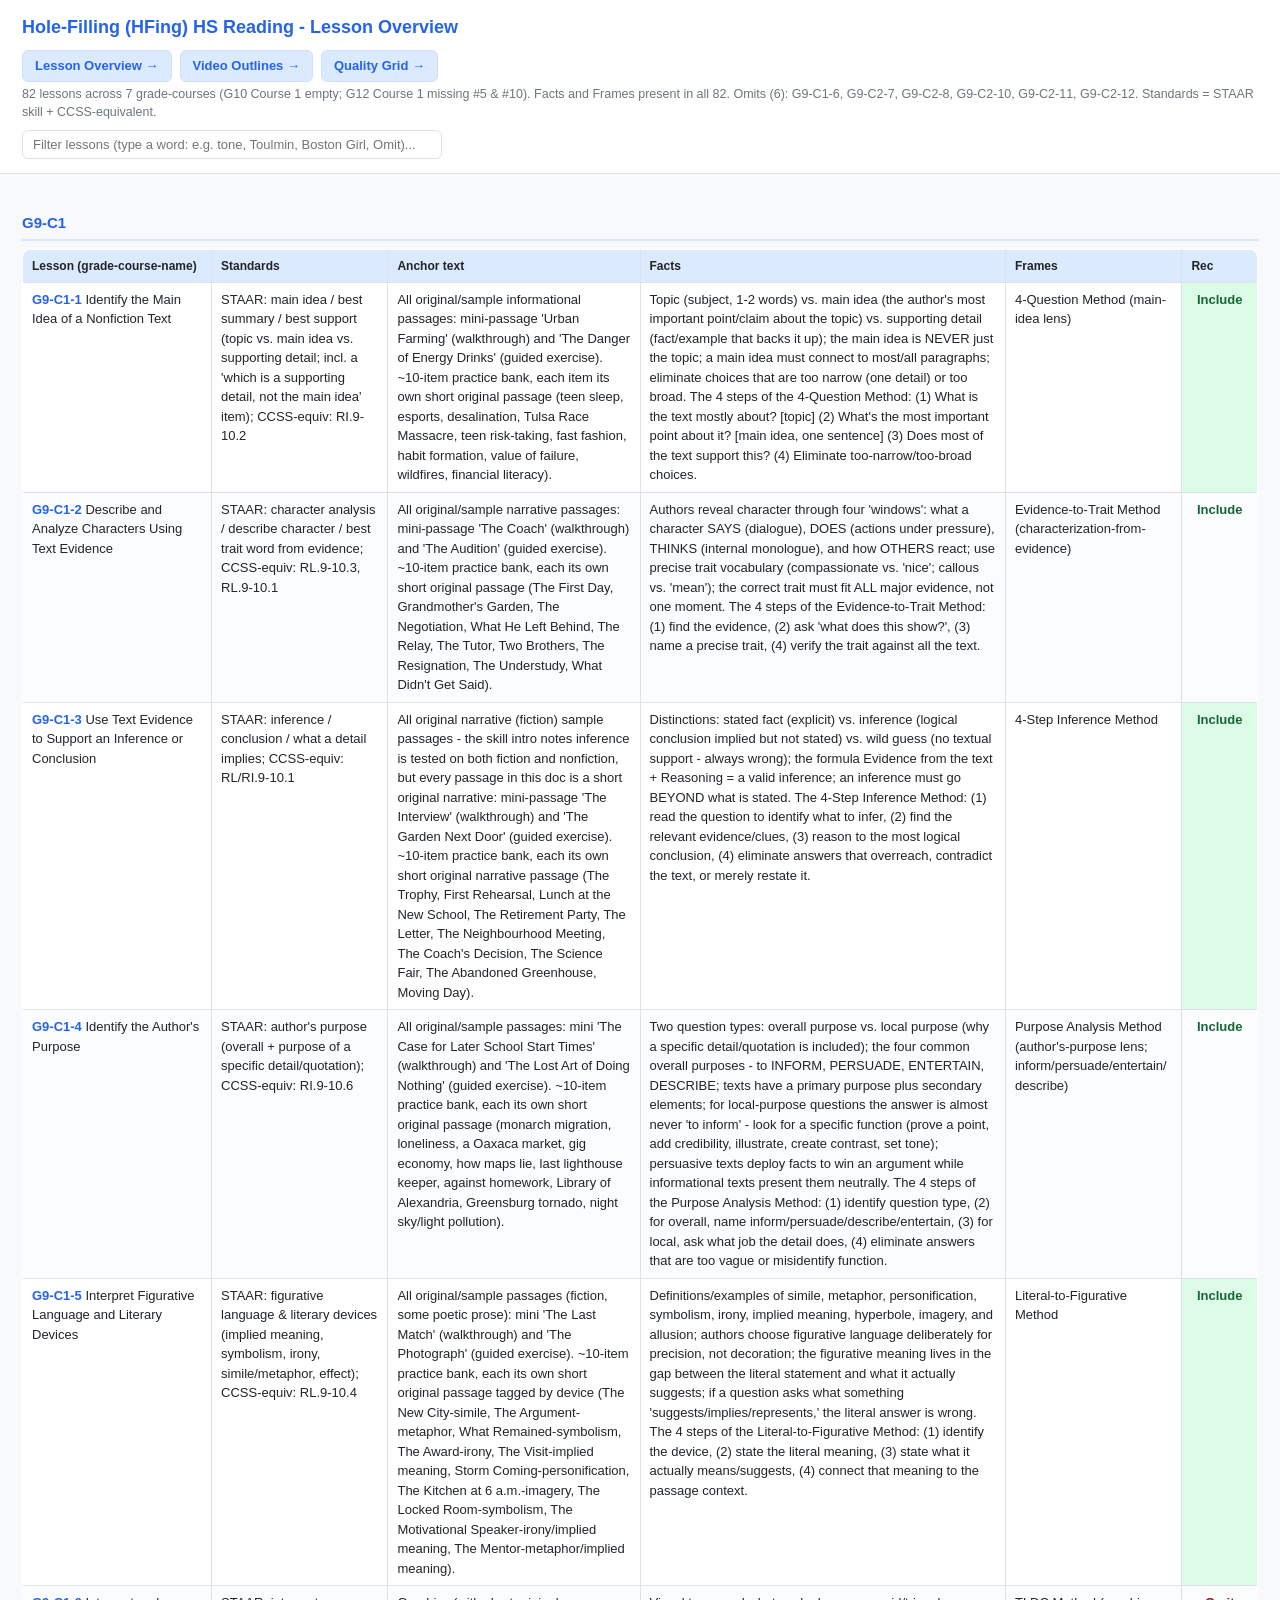
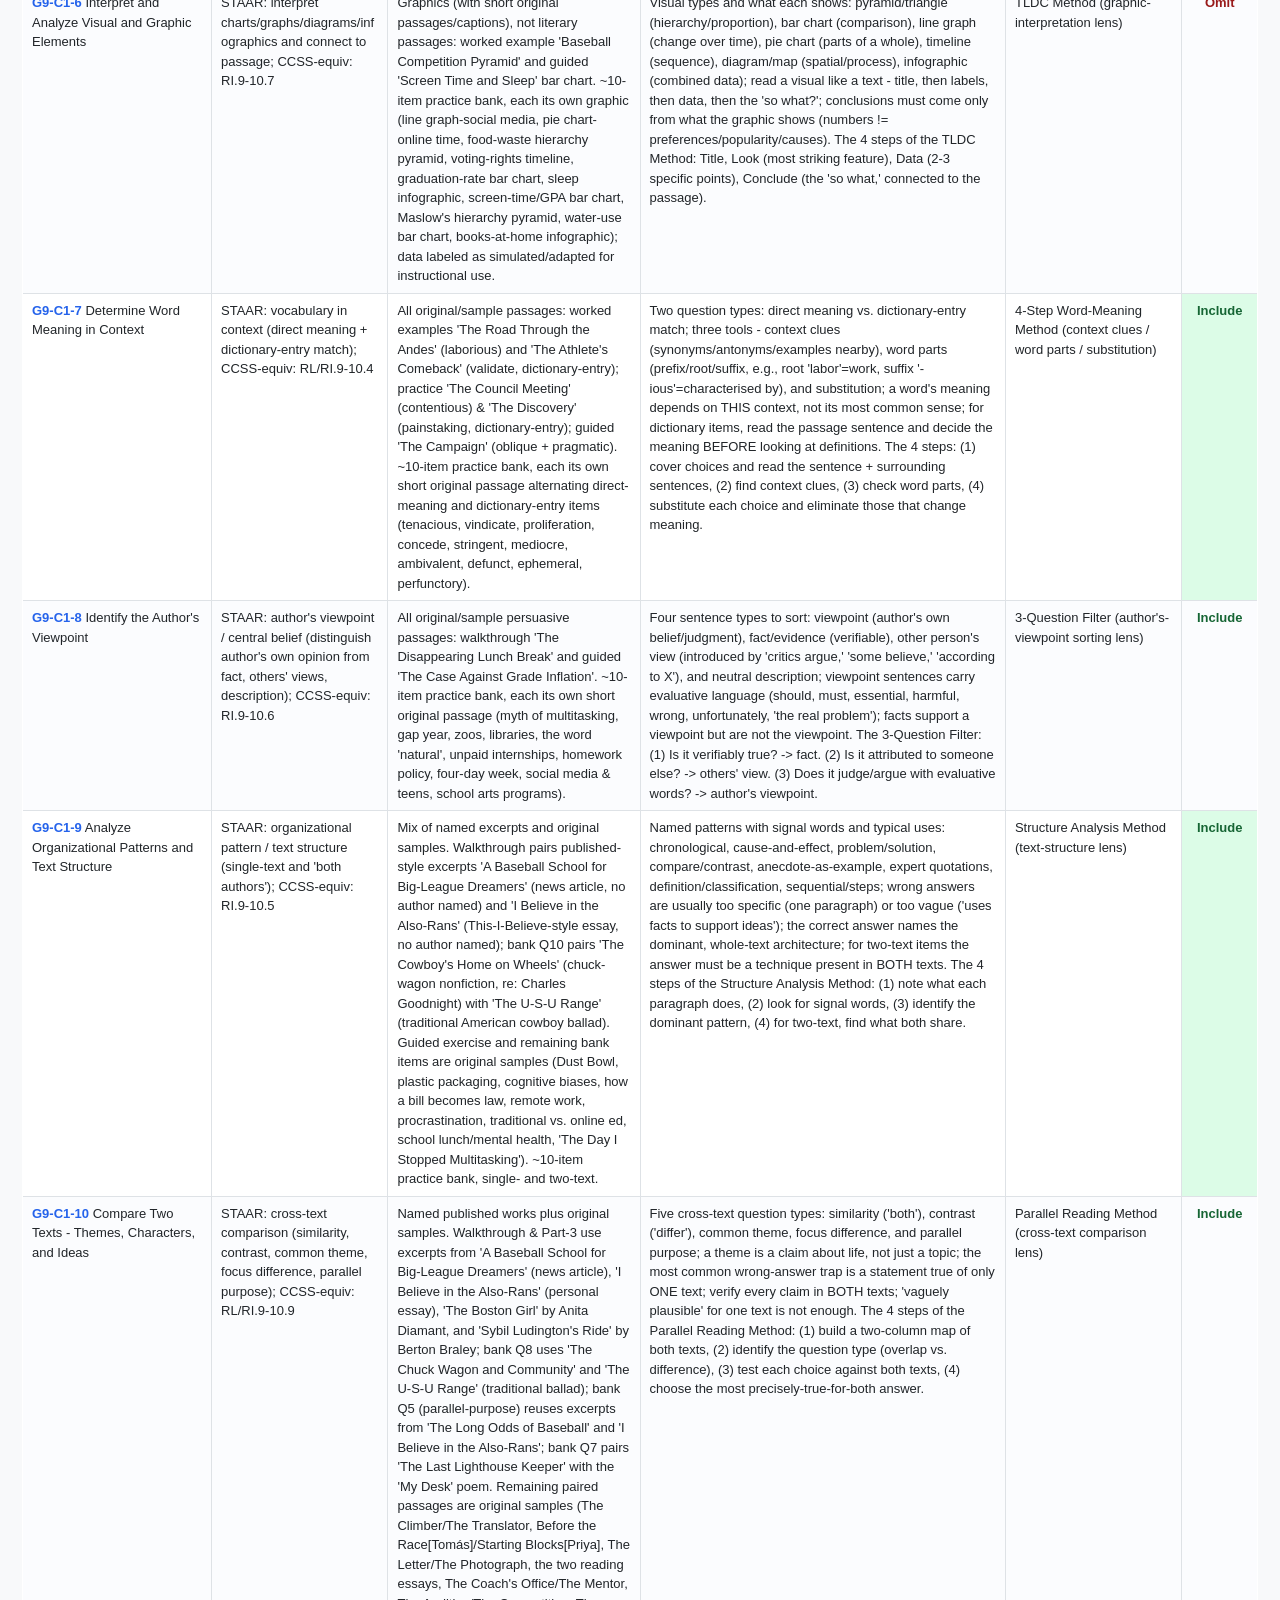
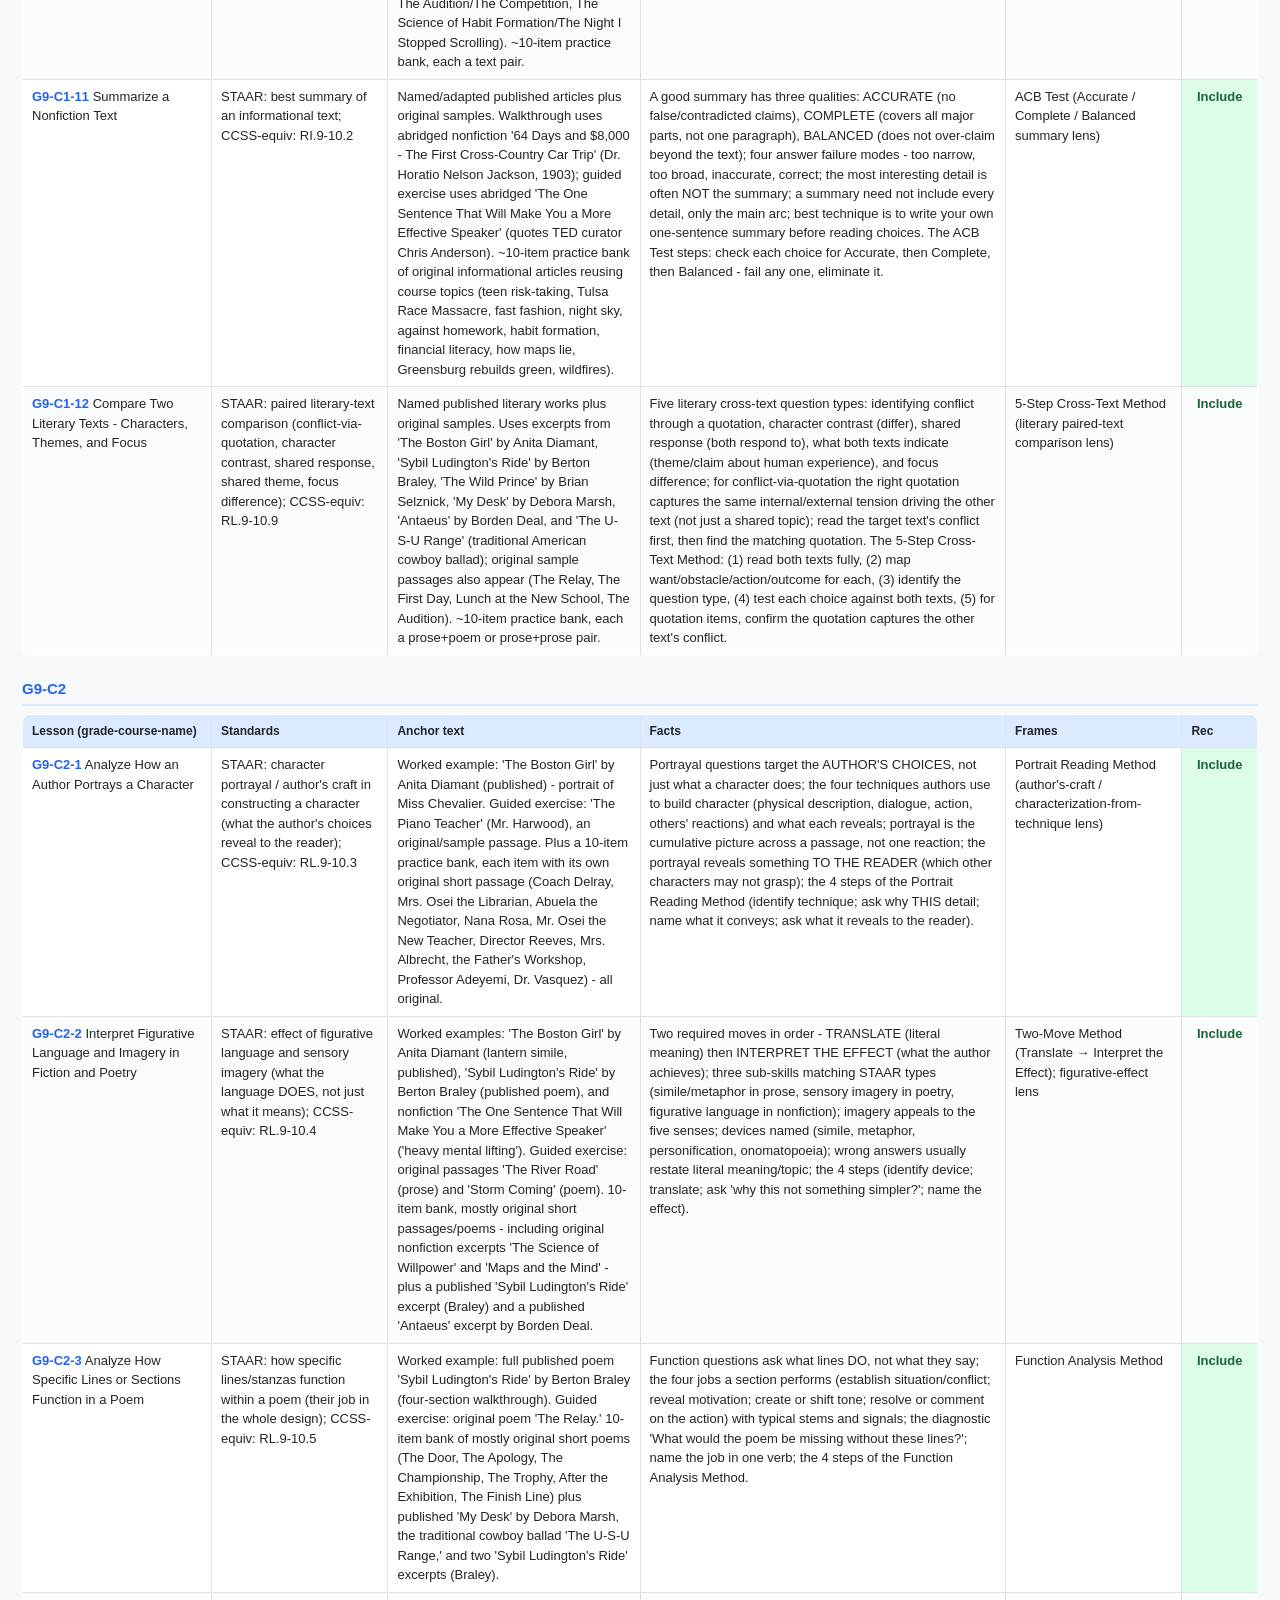
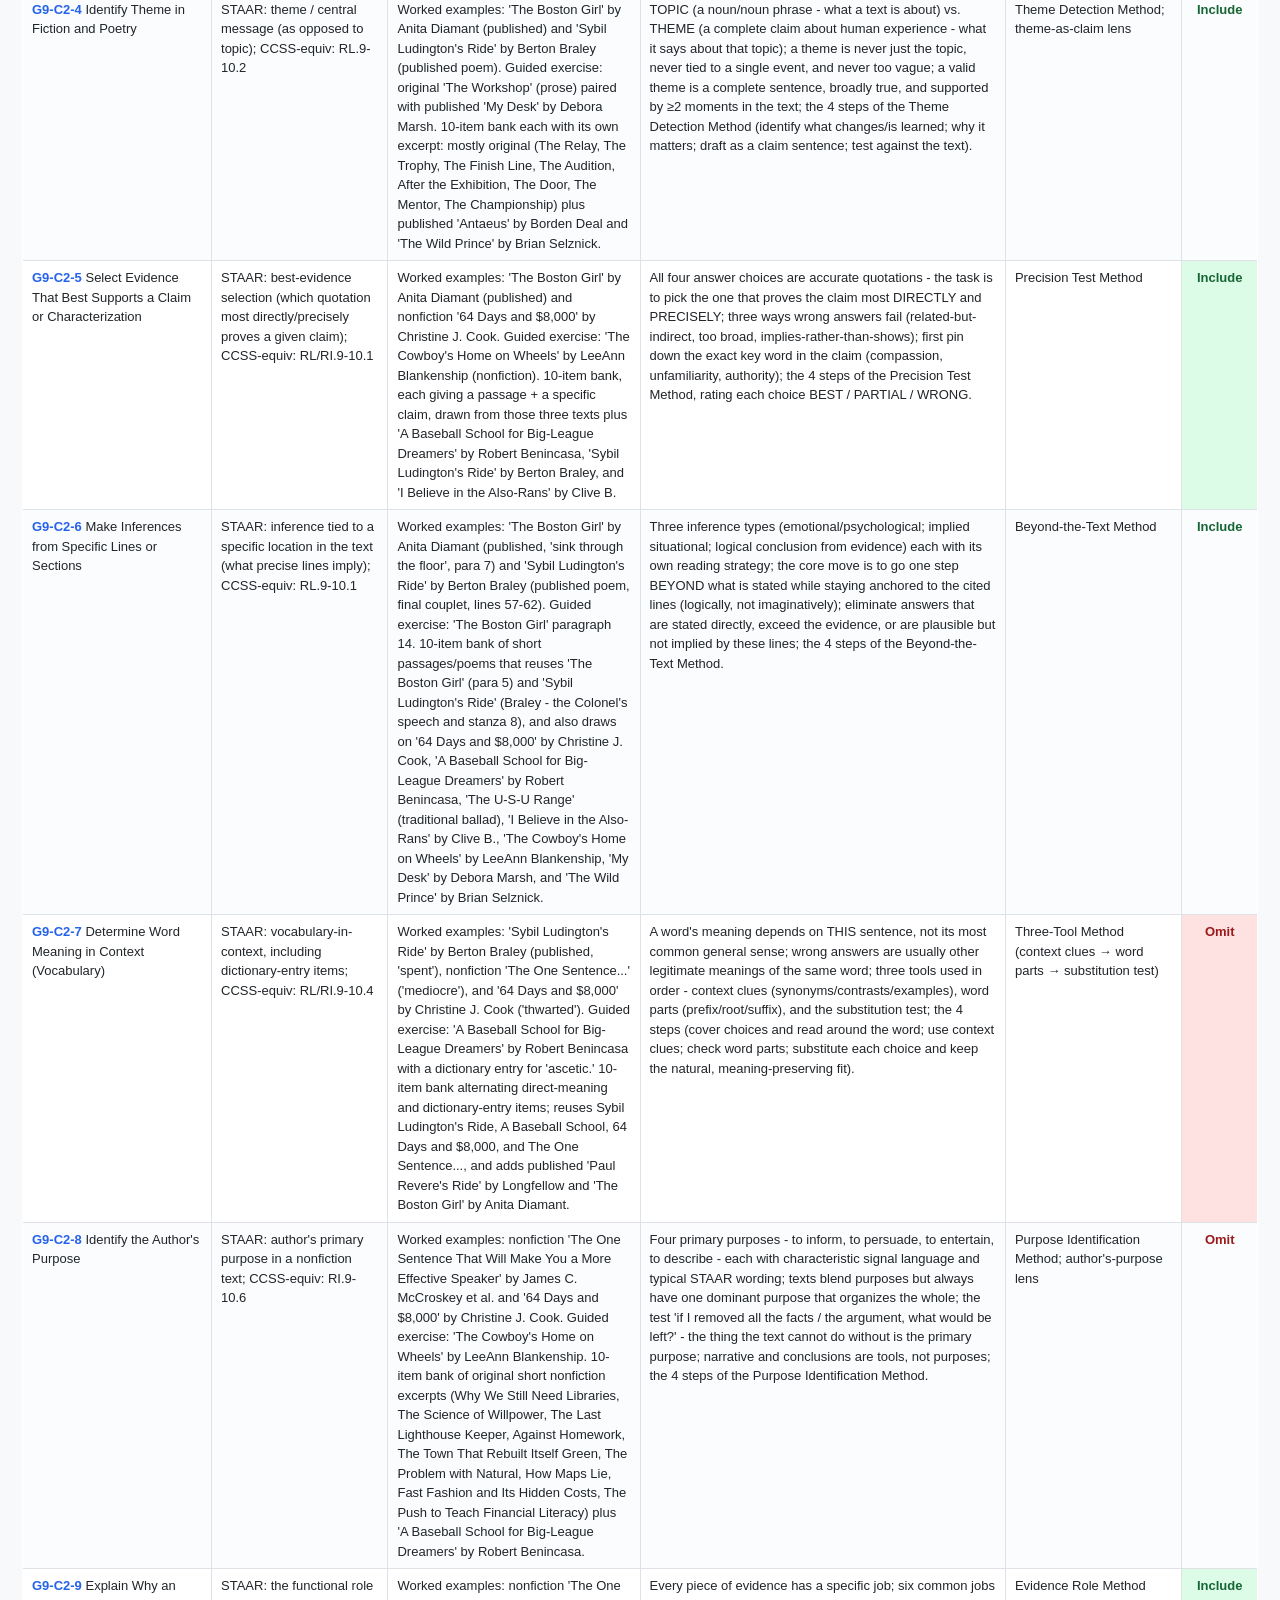
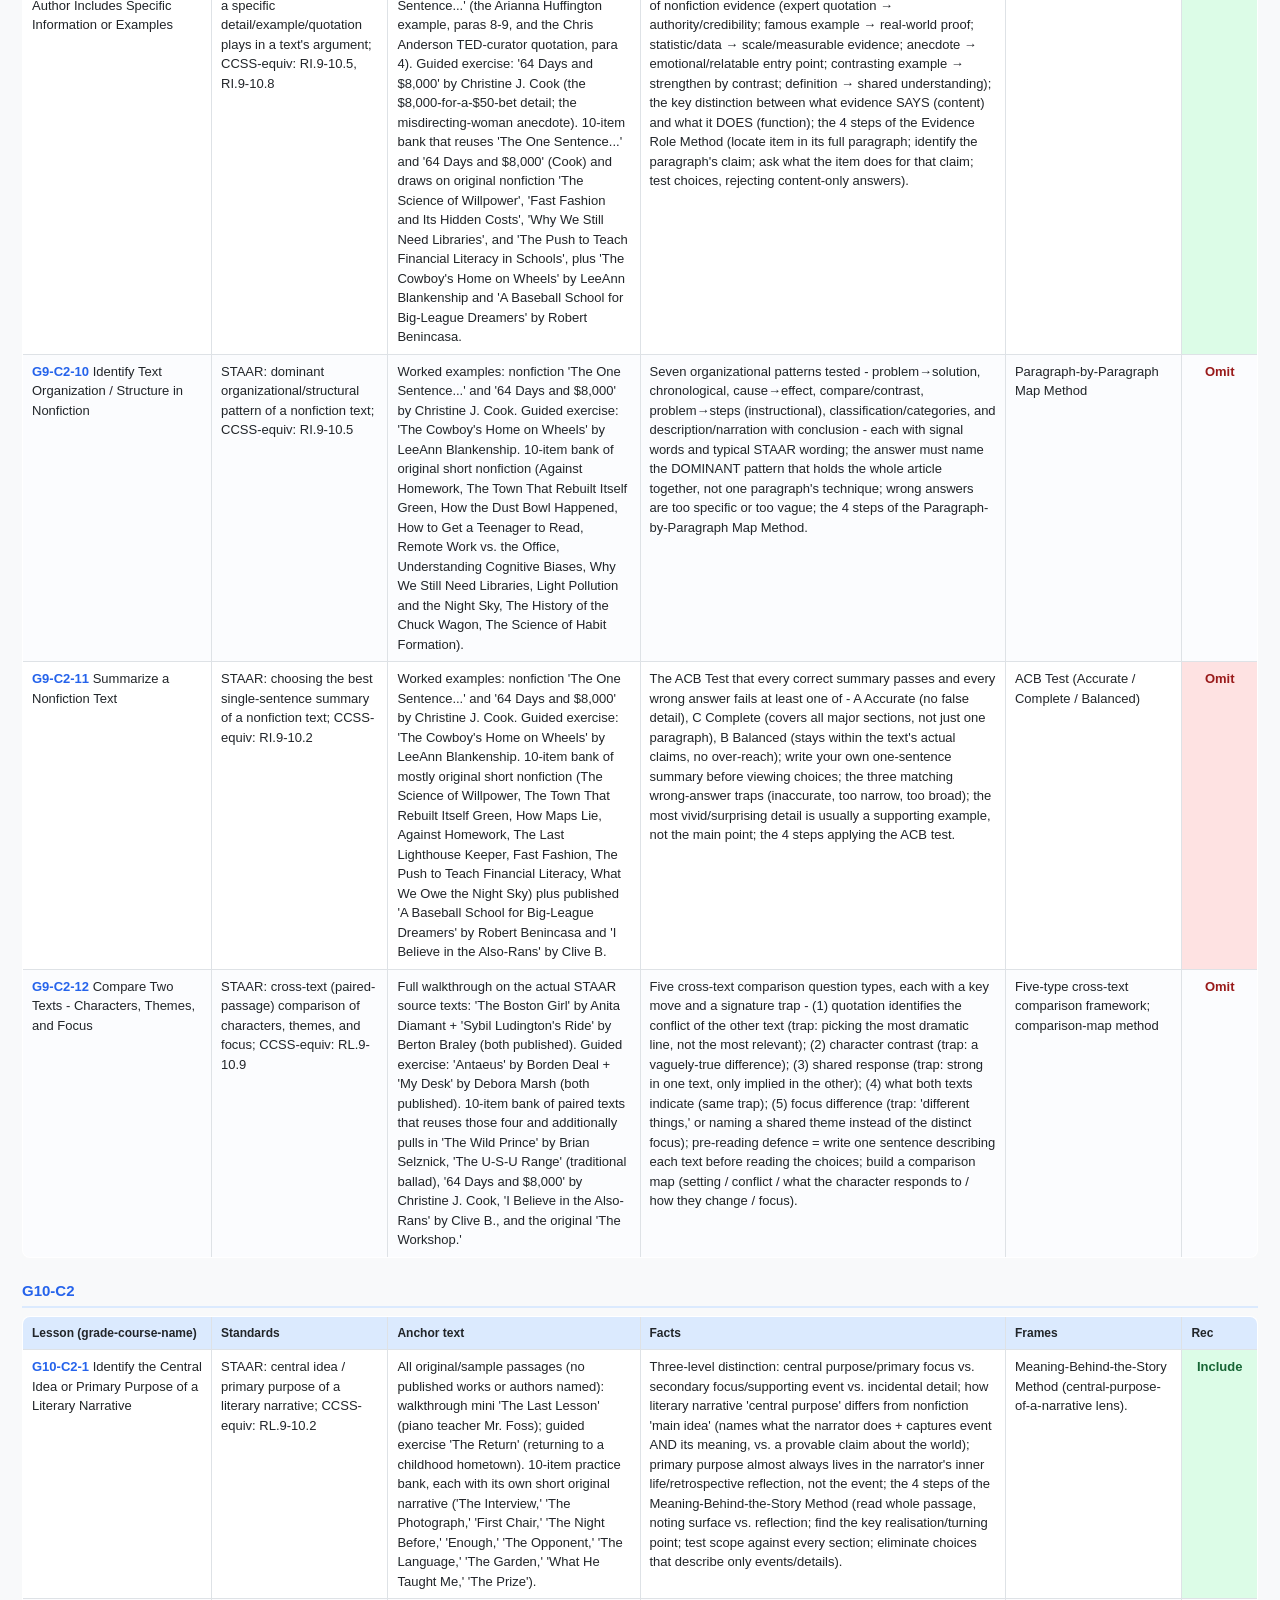
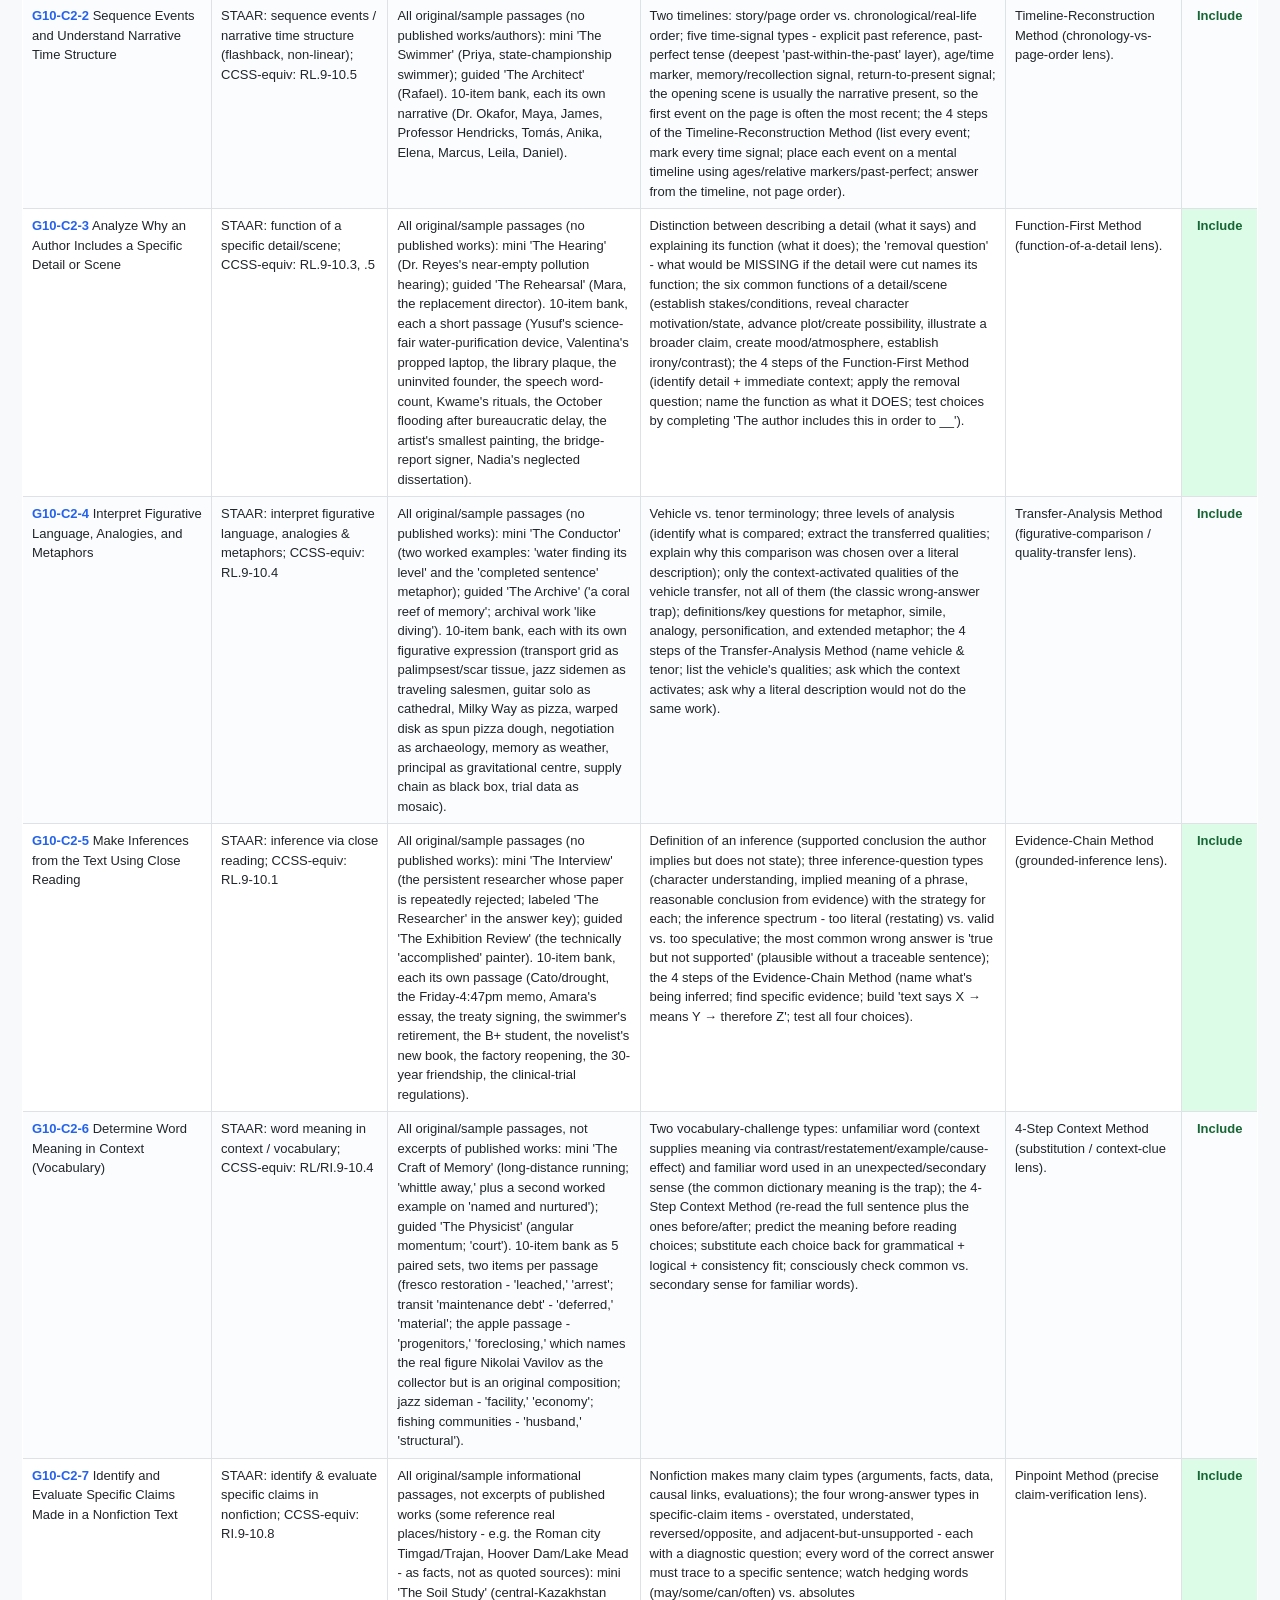
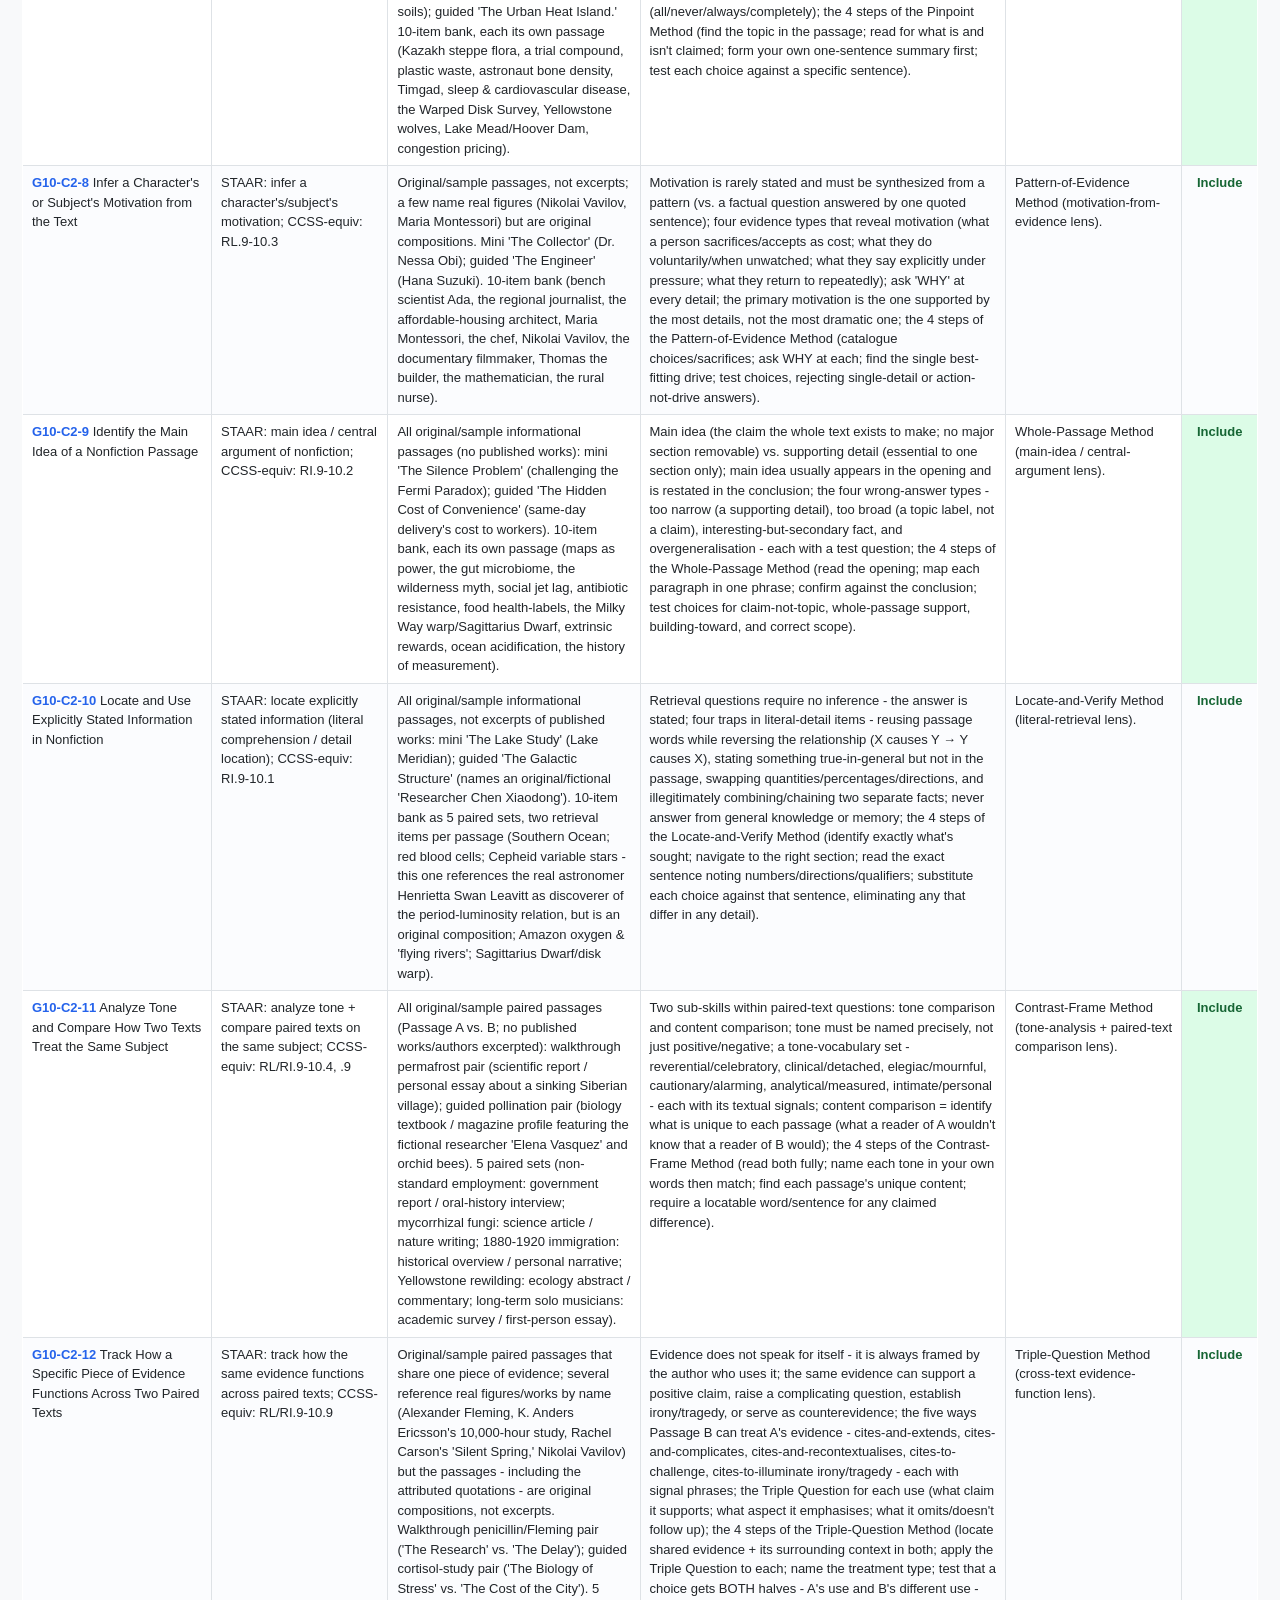
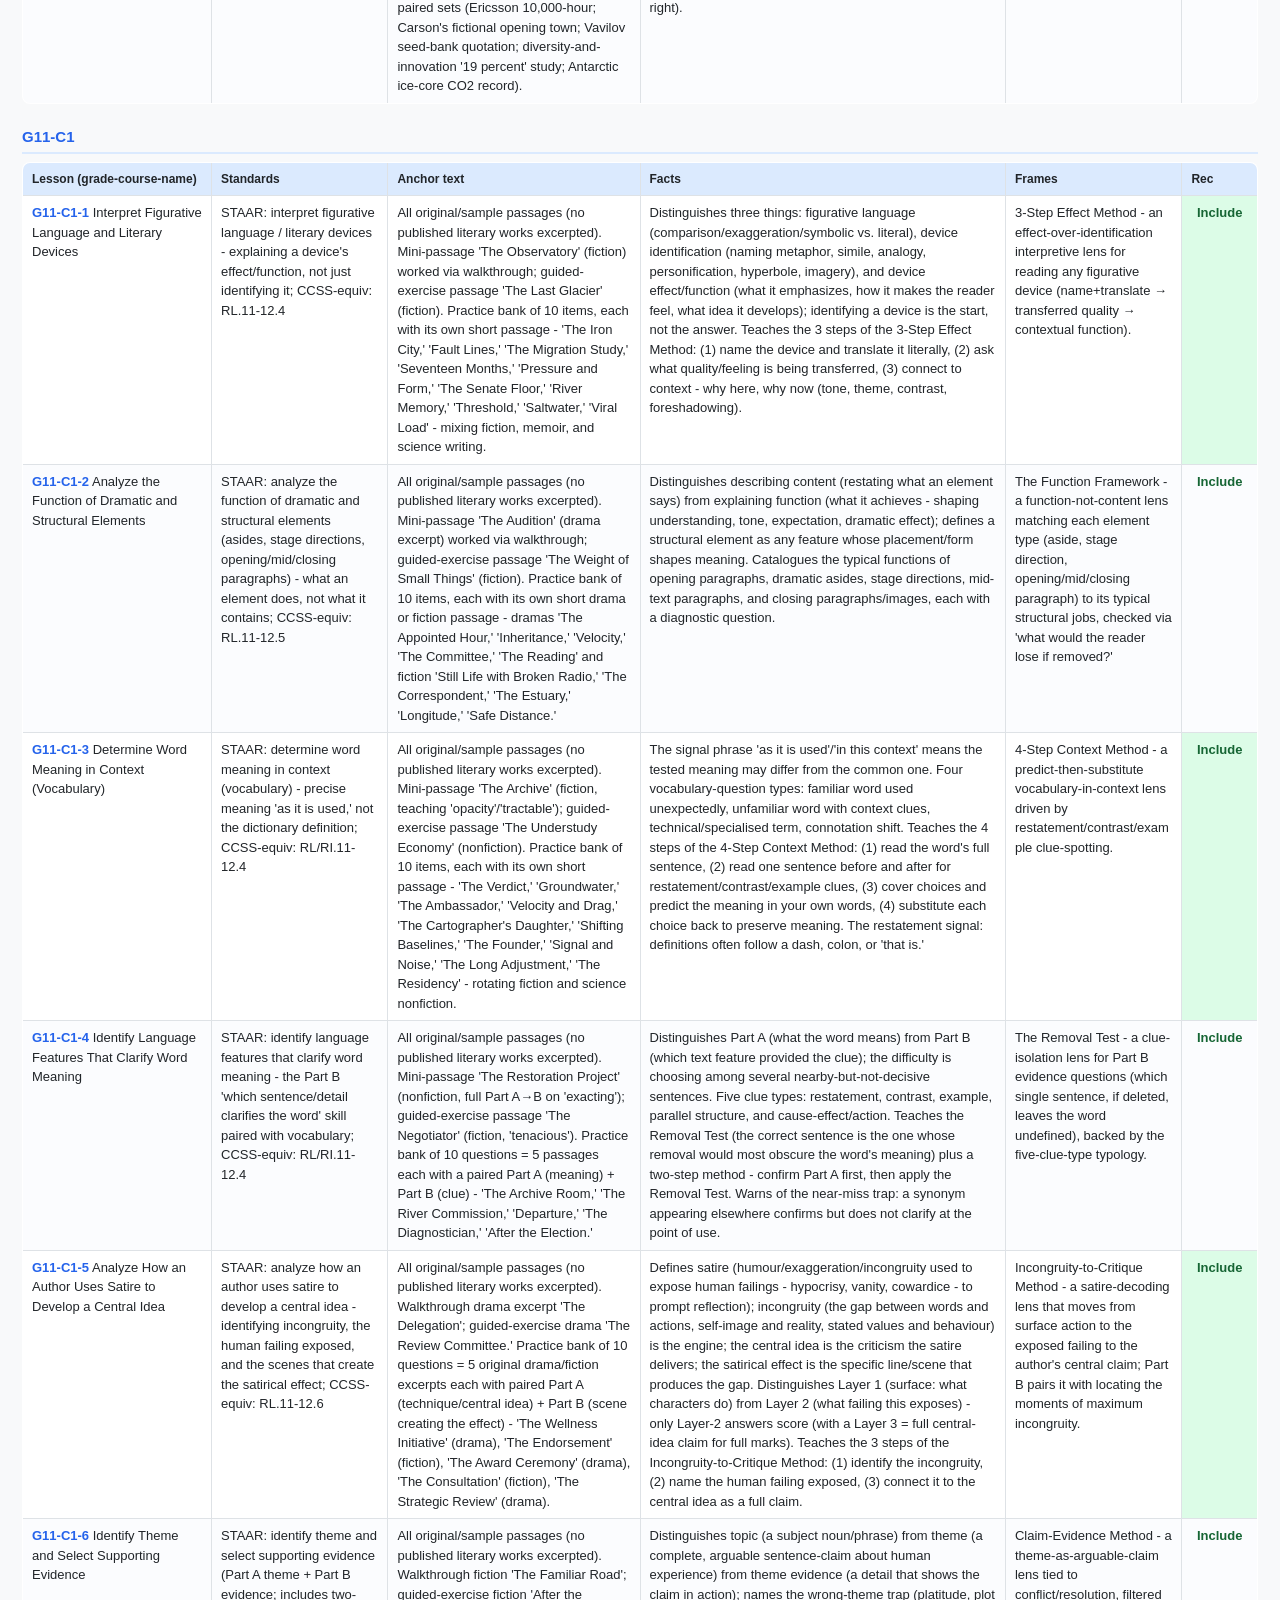
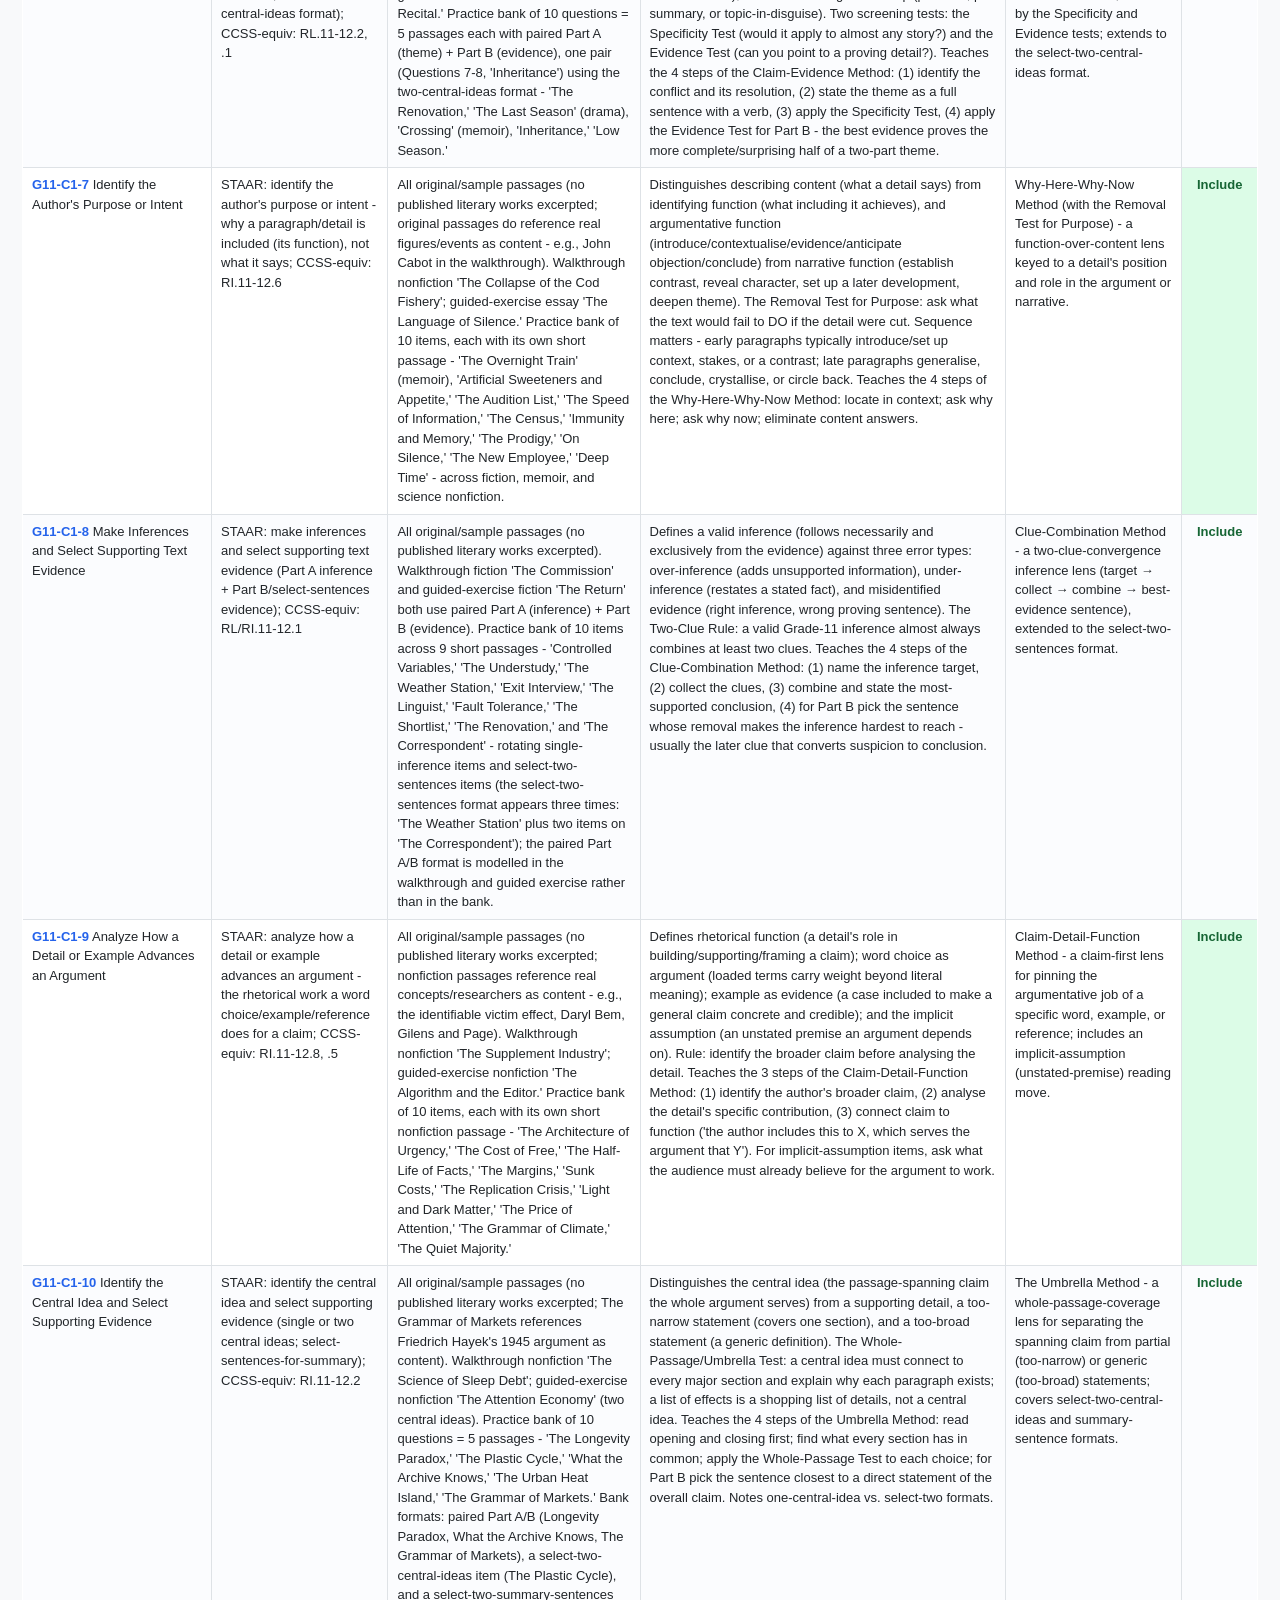
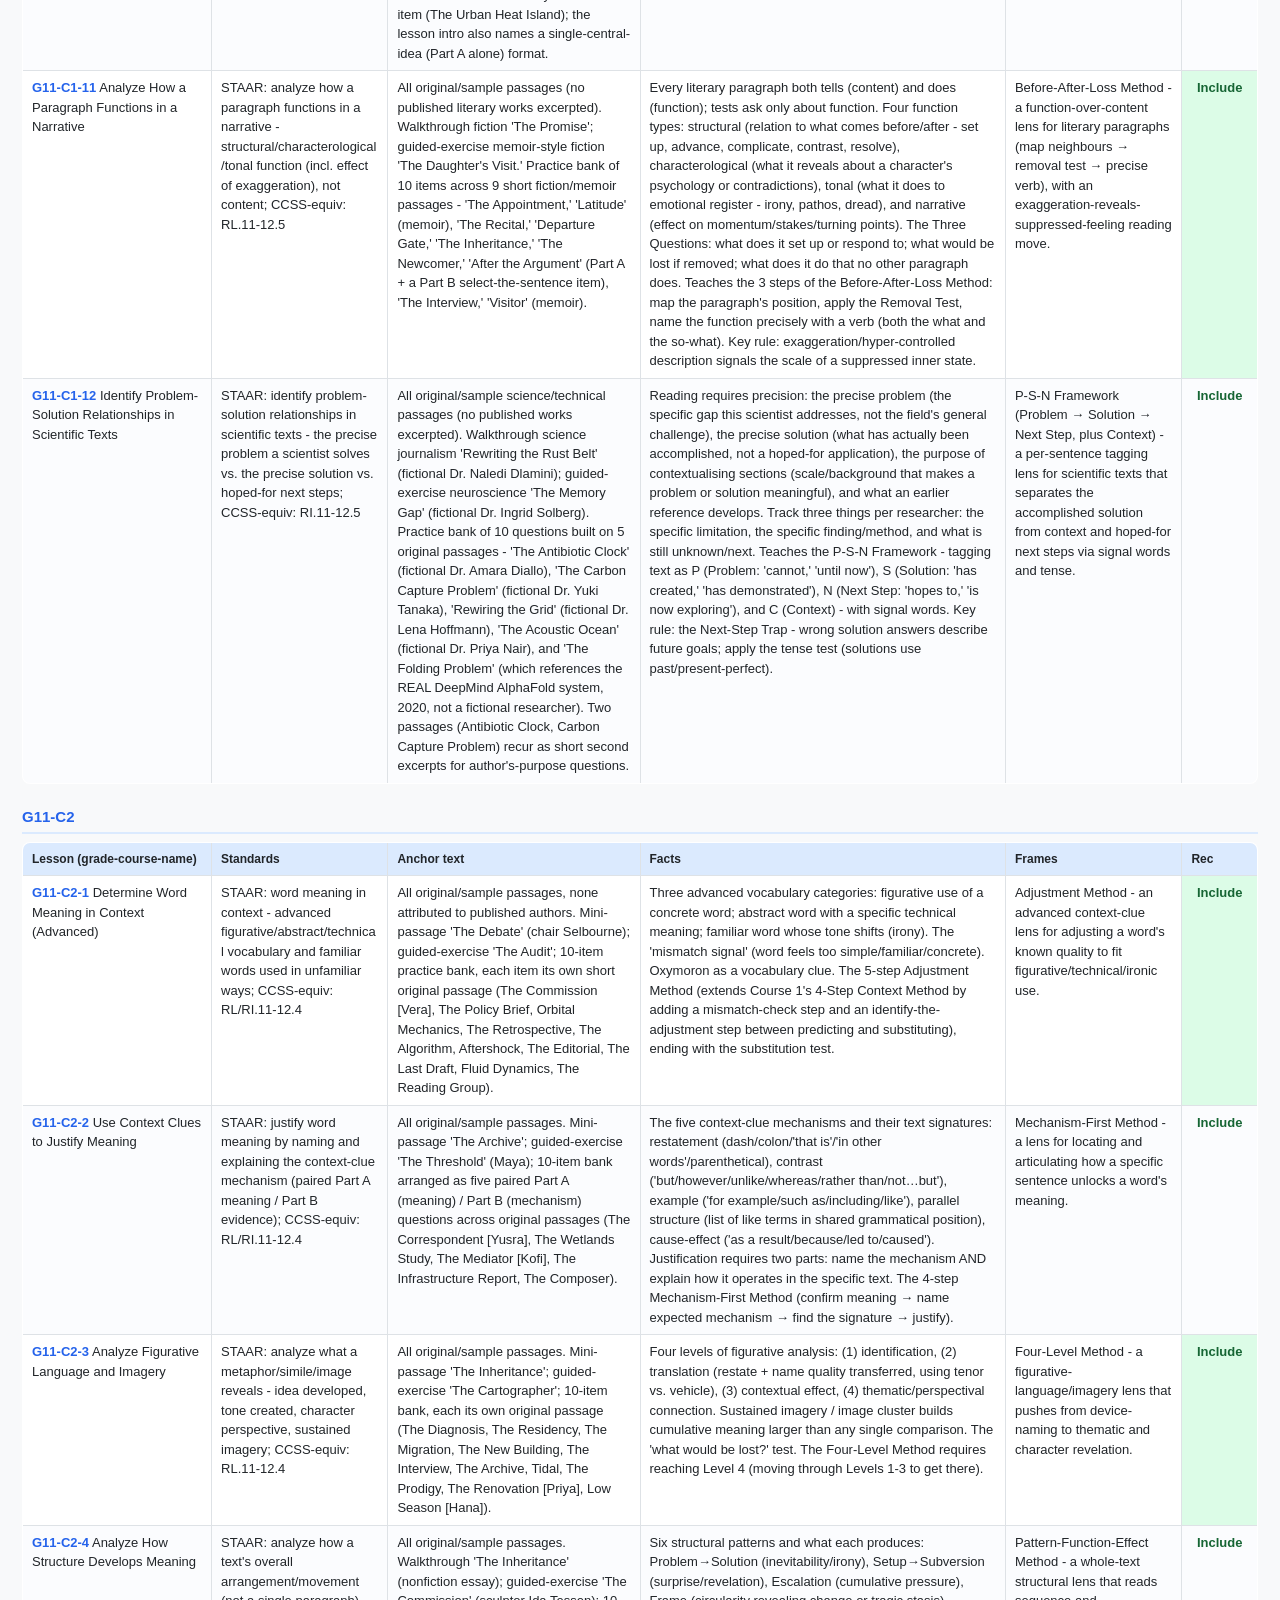
==== commit fd11cf72: "Unify header nav: same pill tabs on all pages Viewer, Quality Grid, and HFing Overview now use the s" ====
--- a/hfing-overview.html
+++ b/hfing-overview.html
@@ -15,9 +15,13 @@
  .id{font-weight:700;color:var(--primary);white-space:nowrap}
  .rec{text-align:center;font-weight:600} .inc{background:var(--ok-bg);color:var(--ok)} .omit{background:var(--x-bg);color:var(--x)}
  .hide{display:none}
+
+ .hubnav{margin-left:auto;display:flex;flex-wrap:wrap;gap:8px;align-items:center}
+ .hubnav a{margin-left:0;color:#2563eb;text-decoration:none;font-weight:600;font-size:13px;background:#dbeafe;padding:5px 12px;border-radius:6px;border:1px solid #cfe0fd}
+ .hubnav a:hover{background:#c7dbfd;text-decoration:none}
 </style></head><body>
 <header class="header"><h1>Hole-Filling (HFing) HS Reading - Lesson Overview</h1>
-<nav style="margin-top:6px;font-size:12.5px"><a href="primer-g9-12.html" style="color:#2563eb;text-decoration:none;font-weight:500">Reading Primer</a> &middot; <a href="primer-quality-grid.html" style="color:#2563eb;text-decoration:none;font-weight:500">Quality Grid</a> &middot; <a href="primer-overview.html" style="color:#2563eb;text-decoration:none;font-weight:500">Primer Overview</a></nav>
+<nav class="hubnav" style="margin-top:9px"><a href="primer-overview.html">Lesson Overview &rarr;</a><a href="primer-g9-12.html">Video Outlines &rarr;</a><a href="primer-quality-grid.html">Quality Grid &rarr;</a></nav>
 <div class="sub">82 lessons across 7 grade-courses (G10 Course 1 empty; G12 Course 1 missing #5 &amp; #10). Facts and Frames present in all 82. Omits (6): G9-C1-6, G9-C2-7, G9-C2-8, G9-C2-10, G9-C2-11, G9-C2-12. Standards = STAAR skill + CCSS-equivalent.</div>
 <input id="q" type="text" placeholder="Filter lessons (type a word: e.g. tone, Toulmin, Boston Girl, Omit)..." onkeyup="filt()"></header>
 <div class="wrap">
